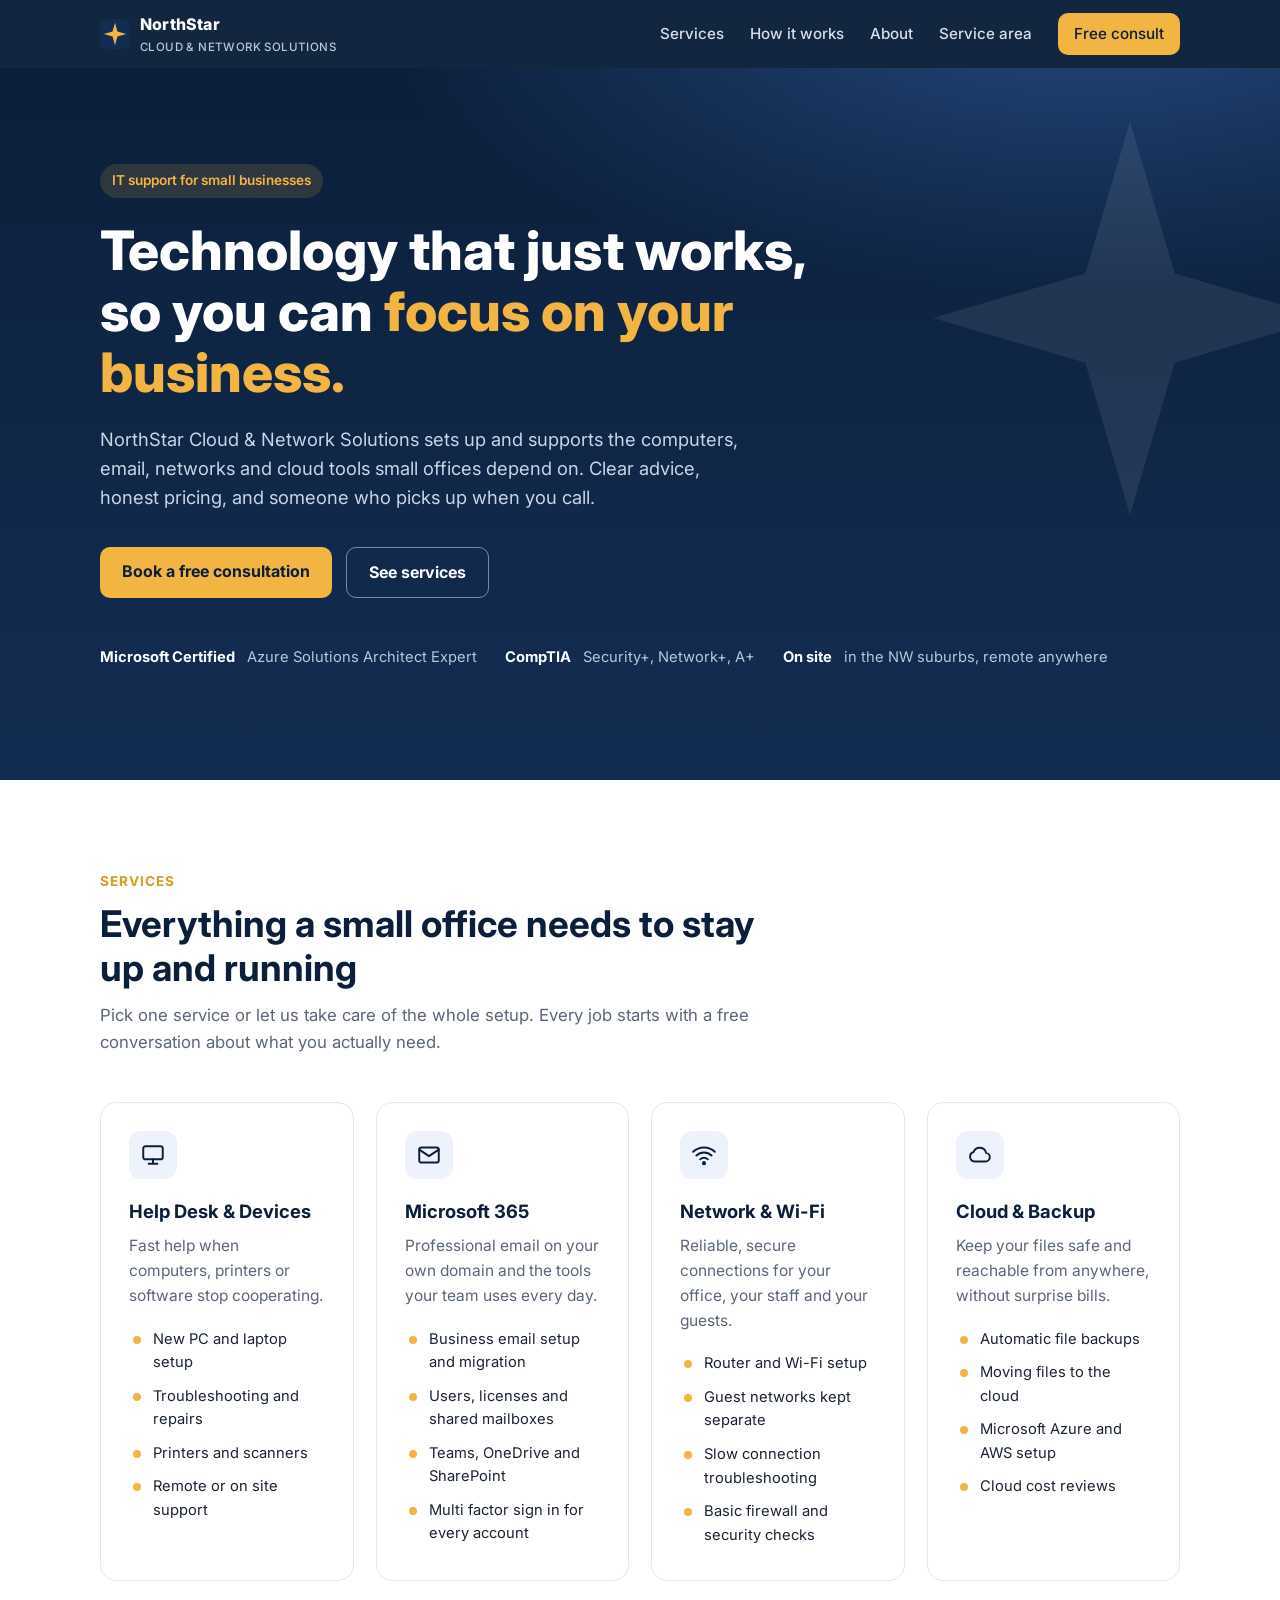
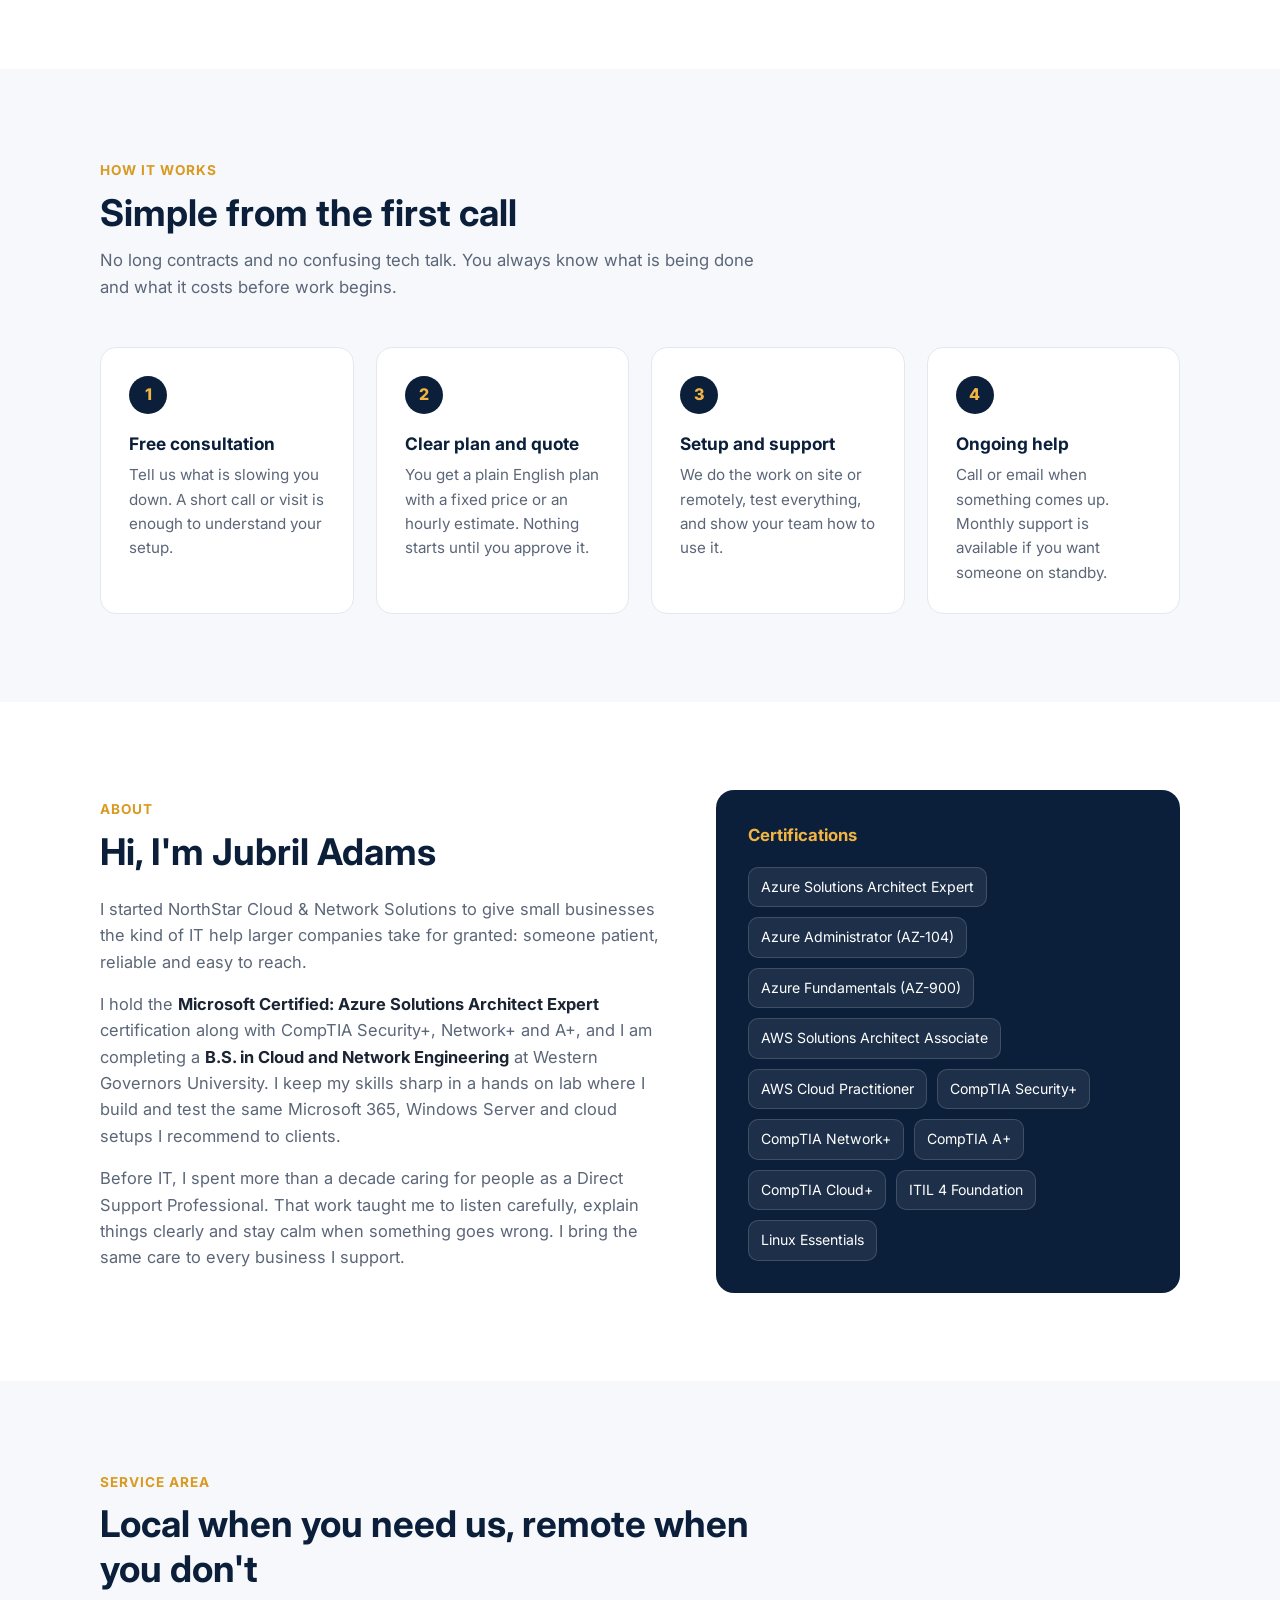
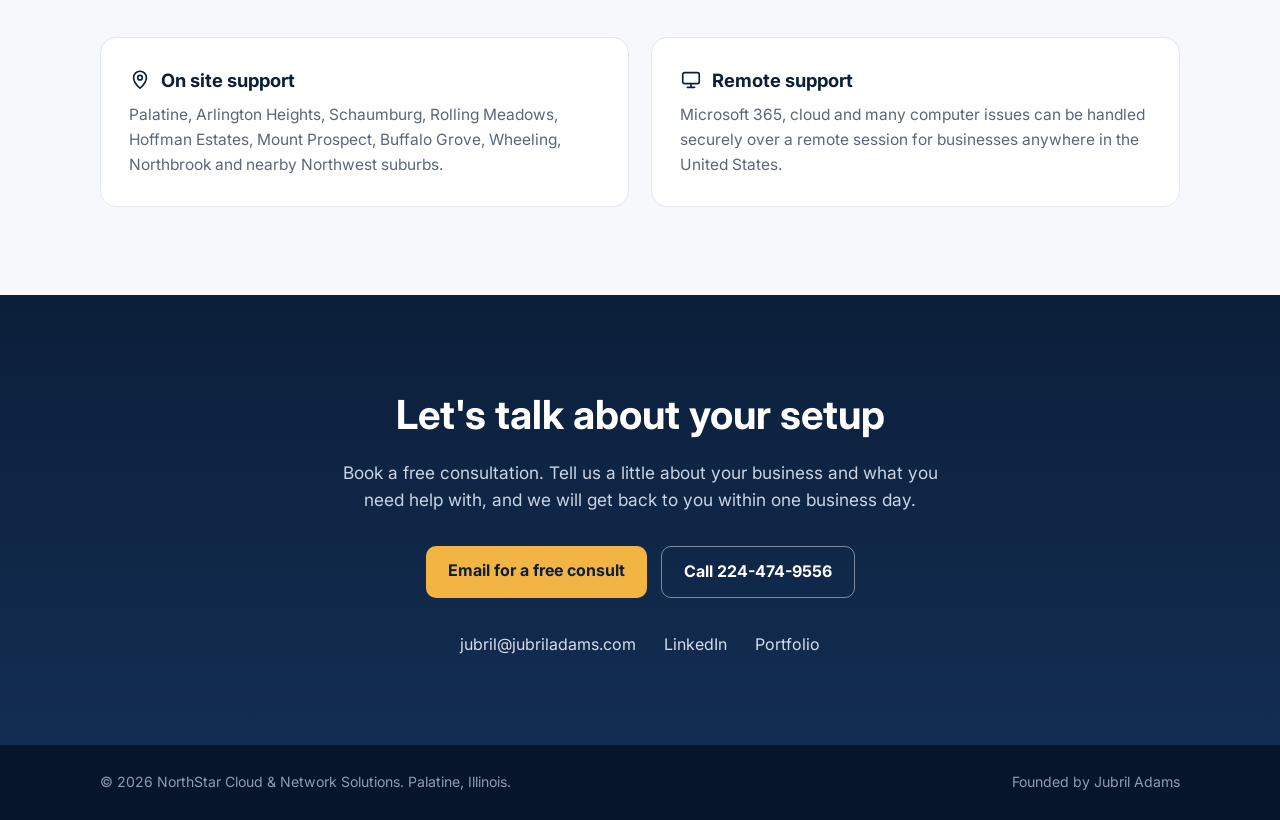
==== index.html @ 79c644e5 "Add initial index.html for website Initial commit of the index.html file for NorthStar Cloud & Netwo" ====
<!DOCTYPE html>
<html lang="en">
<head>
<meta charset="UTF-8">
<meta name="viewport" content="width=device-width, initial-scale=1">
<title>NorthStar Cloud &amp; Network Solutions | IT Support for Small Businesses</title>
<meta name="description" content="NorthStar Cloud & Network Solutions helps small businesses in the Chicago Northwest suburbs with IT support, Microsoft 365, networking and cloud. Free consultation.">
<link rel="icon" href="data:image/svg+xml,%3Csvg xmlns='http://www.w3.org/2000/svg' viewBox='0 0 32 32'%3E%3Crect width='32' height='32' rx='7' fill='%230b1f3a'/%3E%3Cpath d='M16 4l2.6 9.4L28 16l-9.4 2.6L16 28l-2.6-9.4L4 16l9.4-2.6z' fill='%23f2b544'/%3E%3C/svg%3E">
<link rel="preconnect" href="https://fonts.googleapis.com">
<link rel="preconnect" href="https://fonts.gstatic.com" crossorigin>
<link href="https://fonts.googleapis.com/css2?family=Inter:wght@400;500;600;700;800&display=swap" rel="stylesheet">
<style>
  :root{
    --navy:#0b1f3a; --navy-2:#132d52; --gold:#f2b544; --gold-dark:#d99a22;
    --ink:#1b2433; --muted:#5b6678; --line:#e3e8f0; --bg:#f6f8fb; --white:#ffffff;
  }
  *{box-sizing:border-box;margin:0;padding:0}
  html{scroll-behavior:smooth}
  body{font-family:Inter,system-ui,-apple-system,Segoe UI,Roboto,sans-serif;color:var(--ink);background:var(--white);line-height:1.6}
  a{color:inherit;text-decoration:none}
  .wrap{max-width:1120px;margin:0 auto;padding:0 20px}

  header{position:sticky;top:0;z-index:10;background:rgba(11,31,58,.97);backdrop-filter:blur(6px)}
  .nav{display:flex;align-items:center;justify-content:space-between;height:68px}
  .brand{display:flex;align-items:center;gap:10px;color:#fff;font-weight:800;letter-spacing:.2px}
  .brand svg{width:30px;height:30px;flex:none}
  .brand small{display:block;font-weight:500;font-size:.72rem;color:#b9c6dc;letter-spacing:.4px}
  .links{display:flex;gap:26px;align-items:center}
  .links a{color:#d6deeb;font-size:.95rem;font-weight:500}
  .links a:hover{color:#fff}
  .btn{display:inline-block;background:var(--gold);color:var(--navy);font-weight:700;padding:12px 22px;border-radius:10px;transition:background .2s}
  .btn:hover{background:var(--gold-dark)}
  .btn.ghost{background:transparent;color:#fff;border:1.5px solid rgba(255,255,255,.45)}
  .btn.ghost:hover{background:rgba(255,255,255,.08)}
  .links .btn{padding:9px 16px;color:var(--navy)}
  @media (max-width:820px){.links a:not(.btn){display:none}}

  .hero{background:radial-gradient(1200px 500px at 85% -10%,#24497e 0%,transparent 60%),linear-gradient(180deg,var(--navy) 0%,var(--navy-2) 100%);color:#fff;padding:96px 0 110px;position:relative;overflow:hidden}
  .hero .star-bg{position:absolute;right:-60px;top:40px;width:420px;opacity:.08}
  .eyebrow{display:inline-block;background:rgba(242,181,68,.15);color:var(--gold);font-weight:600;font-size:.85rem;padding:6px 12px;border-radius:999px;margin-bottom:22px}
  .hero h1{font-size:clamp(2.1rem,5vw,3.4rem);line-height:1.12;font-weight:800;max-width:760px}
  .hero h1 span{color:var(--gold)}
  .hero p{font-size:1.15rem;color:#c9d4e6;max-width:640px;margin:22px 0 34px}
  .cta{display:flex;gap:14px;flex-wrap:wrap}
  .trust{display:flex;gap:28px;flex-wrap:wrap;margin-top:48px;color:#b9c6dc;font-size:.92rem}
  .trust div{display:flex;align-items:center;gap:8px}
  .trust b{color:#fff}

  section{padding:88px 0}
  .section-head{max-width:680px;margin-bottom:46px}
  .section-head .tag{color:var(--gold-dark);font-weight:700;font-size:.85rem;letter-spacing:1px;text-transform:uppercase}
  .section-head h2{font-size:clamp(1.7rem,3.5vw,2.3rem);line-height:1.2;margin:8px 0 12px;color:var(--navy)}
  .section-head p{color:var(--muted);font-size:1.05rem}

  .grid{display:grid;gap:22px;grid-template-columns:repeat(auto-fit,minmax(240px,1fr))}
  .card{background:#fff;border:1px solid var(--line);border-radius:16px;padding:28px;transition:transform .2s,box-shadow .2s}
  .card:hover{transform:translateY(-3px);box-shadow:0 14px 34px rgba(11,31,58,.08)}
  .icon{width:48px;height:48px;border-radius:12px;background:#eef3fb;display:grid;place-items:center;margin-bottom:18px}
  .icon svg{width:26px;height:26px;stroke:var(--navy);fill:none;stroke-width:1.8;stroke-linecap:round;stroke-linejoin:round}
  .card h3{font-size:1.15rem;color:var(--navy);margin-bottom:8px}
  .card p{color:var(--muted);font-size:.97rem}
  .card ul{list-style:none;margin-top:14px}
  .card li{font-size:.92rem;color:var(--ink);padding:5px 0 5px 24px;position:relative}
  .card li::before{content:"";position:absolute;left:4px;top:13px;width:8px;height:8px;border-radius:50%;background:var(--gold)}

  .alt{background:var(--bg)}
  .steps{counter-reset:s;display:grid;gap:22px;grid-template-columns:repeat(auto-fit,minmax(220px,1fr))}
  .step{background:#fff;border-radius:16px;padding:28px;border:1px solid var(--line);position:relative}
  .step::before{counter-increment:s;content:counter(s);display:grid;place-items:center;width:38px;height:38px;border-radius:50%;background:var(--navy);color:var(--gold);font-weight:800;margin-bottom:16px}
  .step h3{color:var(--navy);font-size:1.08rem;margin-bottom:6px}
  .step p{color:var(--muted);font-size:.95rem}

  .about{display:grid;grid-template-columns:1.1fr .9fr;gap:48px;align-items:center}
  @media (max-width:860px){.about{grid-template-columns:1fr}}
  .about p{color:var(--muted);margin-bottom:16px;font-size:1.03rem}
  .about p strong{color:var(--ink)}
  .certs{background:var(--navy);color:#fff;border-radius:18px;padding:32px}
  .certs h3{font-size:1.05rem;margin-bottom:18px;color:var(--gold)}
  .badges{display:flex;flex-wrap:wrap;gap:10px}
  .badges span{background:rgba(255,255,255,.08);border:1px solid rgba(255,255,255,.15);padding:8px 12px;border-radius:10px;font-size:.88rem}

  .area{display:grid;grid-template-columns:repeat(auto-fit,minmax(260px,1fr));gap:22px}
  .area .card h3{display:flex;align-items:center;gap:10px}
  .towns{color:var(--muted);font-size:.97rem}

  .contact{background:linear-gradient(180deg,var(--navy) 0%,var(--navy-2) 100%);color:#fff;text-align:center}
  .contact h2{color:#fff;font-size:clamp(1.8rem,4vw,2.5rem);margin-bottom:12px}
  .contact p{color:#c9d4e6;max-width:600px;margin:0 auto 32px;font-size:1.08rem}
  .contact .cta{justify-content:center}
  .contact-lines{display:flex;gap:28px;justify-content:center;flex-wrap:wrap;margin-top:34px;color:#d6deeb}
  .contact-lines a:hover{color:var(--gold)}

  footer{background:#07152a;color:#8e9bb3;font-size:.88rem;padding:26px 0}
  footer .wrap{display:flex;justify-content:space-between;gap:12px;flex-wrap:wrap}
  footer a:hover{color:#fff}
</style>
</head>
<body>

<header>
  <div class="wrap nav">
    <a class="brand" href="#top" aria-label="NorthStar Cloud and Network Solutions home">
      <svg viewBox="0 0 32 32" aria-hidden="true"><rect width="32" height="32" rx="7" fill="#132d52"/><path d="M16 4l2.6 9.4L28 16l-9.4 2.6L16 28l-2.6-9.4L4 16l9.4-2.6z" fill="#f2b544"/></svg>
      <div>NorthStar<small>CLOUD &amp; NETWORK SOLUTIONS</small></div>
    </a>
    <nav class="links">
      <a href="#services">Services</a>
      <a href="#how">How it works</a>
      <a href="#about">About</a>
      <a href="#area">Service area</a>
      <a class="btn" href="#contact">Free consult</a>
    </nav>
  </div>
</header>

<main id="top">
  <section class="hero">
    <svg class="star-bg" viewBox="0 0 32 32" aria-hidden="true"><path d="M16 1l3.4 11.6L31 16l-11.6 3.4L16 31l-3.4-11.6L1 16l11.6-3.4z" fill="#ffffff"/></svg>
    <div class="wrap">
      <span class="eyebrow">IT support for small businesses</span>
      <h1>Technology that just works, so you can <span>focus on your business.</span></h1>
      <p>NorthStar Cloud &amp; Network Solutions sets up and supports the computers, email, networks and cloud tools small offices depend on. Clear advice, honest pricing, and someone who picks up when you call.</p>
      <div class="cta">
        <a class="btn" href="#contact">Book a free consultation</a>
        <a class="btn ghost" href="#services">See services</a>
      </div>
      <div class="trust">
        <div><b>Microsoft Certified</b>&nbsp;Azure Solutions Architect Expert</div>
        <div><b>CompTIA</b>&nbsp;Security+, Network+, A+</div>
        <div><b>On site</b>&nbsp;in the NW suburbs, remote anywhere</div>
      </div>
    </div>
  </section>

  <section id="services">
    <div class="wrap">
      <div class="section-head">
        <span class="tag">Services</span>
        <h2>Everything a small office needs to stay up and running</h2>
        <p>Pick one service or let us take care of the whole setup. Every job starts with a free conversation about what you actually need.</p>
      </div>
      <div class="grid">
        <div class="card">
          <div class="icon"><svg viewBox="0 0 24 24"><rect x="3" y="4" width="18" height="12" rx="2"/><path d="M8 20h8M12 16v4"/></svg></div>
          <h3>Help Desk &amp; Devices</h3>
          <p>Fast help when computers, printers or software stop cooperating.</p>
          <ul><li>New PC and laptop setup</li><li>Troubleshooting and repairs</li><li>Printers and scanners</li><li>Remote or on site support</li></ul>
        </div>
        <div class="card">
          <div class="icon"><svg viewBox="0 0 24 24"><rect x="3" y="5" width="18" height="14" rx="2"/><path d="M3 7l9 6 9-6"/></svg></div>
          <h3>Microsoft 365</h3>
          <p>Professional email on your own domain and the tools your team uses every day.</p>
          <ul><li>Business email setup and migration</li><li>Users, licenses and shared mailboxes</li><li>Teams, OneDrive and SharePoint</li><li>Multi factor sign in for every account</li></ul>
        </div>
        <div class="card">
          <div class="icon"><svg viewBox="0 0 24 24"><path d="M5 12.5a10 10 0 0 1 14 0M8.5 16a5 5 0 0 1 7 0"/><circle cx="12" cy="19.5" r="1"/><path d="M2 9a14.5 14.5 0 0 1 20 0"/></svg></div>
          <h3>Network &amp; Wi-Fi</h3>
          <p>Reliable, secure connections for your office, your staff and your guests.</p>
          <ul><li>Router and Wi-Fi setup</li><li>Guest networks kept separate</li><li>Slow connection troubleshooting</li><li>Basic firewall and security checks</li></ul>
        </div>
        <div class="card">
          <div class="icon"><svg viewBox="0 0 24 24"><path d="M7 18h10a4 4 0 0 0 .6-7.96A6 6 0 0 0 6.1 9.2 4.5 4.5 0 0 0 7 18z"/></svg></div>
          <h3>Cloud &amp; Backup</h3>
          <p>Keep your files safe and reachable from anywhere, without surprise bills.</p>
          <ul><li>Automatic file backups</li><li>Moving files to the cloud</li><li>Microsoft Azure and AWS setup</li><li>Cloud cost reviews</li></ul>
        </div>
      </div>
    </div>
  </section>

  <section id="how" class="alt">
    <div class="wrap">
      <div class="section-head">
        <span class="tag">How it works</span>
        <h2>Simple from the first call</h2>
        <p>No long contracts and no confusing tech talk. You always know what is being done and what it costs before work begins.</p>
      </div>
      <div class="steps">
        <div class="step"><h3>Free consultation</h3><p>Tell us what is slowing you down. A short call or visit is enough to understand your setup.</p></div>
        <div class="step"><h3>Clear plan and quote</h3><p>You get a plain English plan with a fixed price or an hourly estimate. Nothing starts until you approve it.</p></div>
        <div class="step"><h3>Setup and support</h3><p>We do the work on site or remotely, test everything, and show your team how to use it.</p></div>
        <div class="step"><h3>Ongoing help</h3><p>Call or email when something comes up. Monthly support is available if you want someone on standby.</p></div>
      </div>
    </div>
  </section>

  <section id="about">
    <div class="wrap about">
      <div>
        <div class="section-head" style="margin-bottom:22px">
          <span class="tag">About</span>
          <h2>Hi, I'm Jubril Adams</h2>
        </div>
        <p>I started NorthStar Cloud &amp; Network Solutions to give small businesses the kind of IT help larger companies take for granted: someone patient, reliable and easy to reach.</p>
        <p>I hold the <strong>Microsoft Certified: Azure Solutions Architect Expert</strong> certification along with CompTIA Security+, Network+ and A+, and I am completing a <strong>B.S. in Cloud and Network Engineering</strong> at Western Governors University. I keep my skills sharp in a hands on lab where I build and test the same Microsoft 365, Windows Server and cloud setups I recommend to clients.</p>
        <p>Before IT, I spent more than a decade caring for people as a Direct Support Professional. That work taught me to listen carefully, explain things clearly and stay calm when something goes wrong. I bring the same care to every business I support.</p>
      </div>
      <div class="certs">
        <h3>Certifications</h3>
        <div class="badges">
          <span>Azure Solutions Architect Expert</span>
          <span>Azure Administrator (AZ-104)</span>
          <span>Azure Fundamentals (AZ-900)</span>
          <span>AWS Solutions Architect Associate</span>
          <span>AWS Cloud Practitioner</span>
          <span>CompTIA Security+</span>
          <span>CompTIA Network+</span>
          <span>CompTIA A+</span>
          <span>CompTIA Cloud+</span>
          <span>ITIL 4 Foundation</span>
          <span>Linux Essentials</span>
        </div>
      </div>
    </div>
  </section>

  <section id="area" class="alt">
    <div class="wrap">
      <div class="section-head">
        <span class="tag">Service area</span>
        <h2>Local when you need us, remote when you don't</h2>
      </div>
      <div class="area">
        <div class="card">
          <h3><svg viewBox="0 0 24 24" width="22" height="22" fill="none" stroke="#0b1f3a" stroke-width="1.8" stroke-linecap="round" stroke-linejoin="round"><path d="M12 21s7-6.2 7-11.5A7 7 0 0 0 5 9.5C5 14.8 12 21 12 21z"/><circle cx="12" cy="9.5" r="2.5"/></svg>On site support</h3>
          <p class="towns">Palatine, Arlington Heights, Schaumburg, Rolling Meadows, Hoffman Estates, Mount Prospect, Buffalo Grove, Wheeling, Northbrook and nearby Northwest suburbs.</p>
        </div>
        <div class="card">
          <h3><svg viewBox="0 0 24 24" width="22" height="22" fill="none" stroke="#0b1f3a" stroke-width="1.8" stroke-linecap="round" stroke-linejoin="round"><rect x="3" y="4" width="18" height="12" rx="2"/><path d="M8 20h8M12 16v4"/></svg>Remote support</h3>
          <p class="towns">Microsoft 365, cloud and many computer issues can be handled securely over a remote session for businesses anywhere in the United States.</p>
        </div>
      </div>
    </div>
  </section>

  <section id="contact" class="contact">
    <div class="wrap">
      <h2>Let's talk about your setup</h2>
      <p>Book a free consultation. Tell us a little about your business and what you need help with, and we will get back to you within one business day.</p>
      <div class="cta">
        <a class="btn" href="mailto:jubril@jubriladams.com?subject=Free%20consultation%20request">Email for a free consult</a>
        <a class="btn ghost" href="tel:+12244749556">Call 224-474-9556</a>
      </div>
      <div class="contact-lines">
        <a href="mailto:jubril@jubriladams.com">jubril@jubriladams.com</a>
        <a href="https://www.linkedin.com/in/jubriladams" target="_blank" rel="noopener">LinkedIn</a>
        <a href="https://jubriladams.com" target="_blank" rel="noopener">Portfolio</a>
      </div>
    </div>
  </section>
</main>

<footer>
  <div class="wrap">
    <span>&copy; <span id="yr">2026</span> NorthStar Cloud &amp; Network Solutions. Palatine, Illinois.</span>
    <a href="https://jubriladams.com">Founded by Jubril Adams</a>
  </div>
</footer>
<script>document.getElementById('yr').textContent=new Date().getFullYear();</script>
</body>
</html>
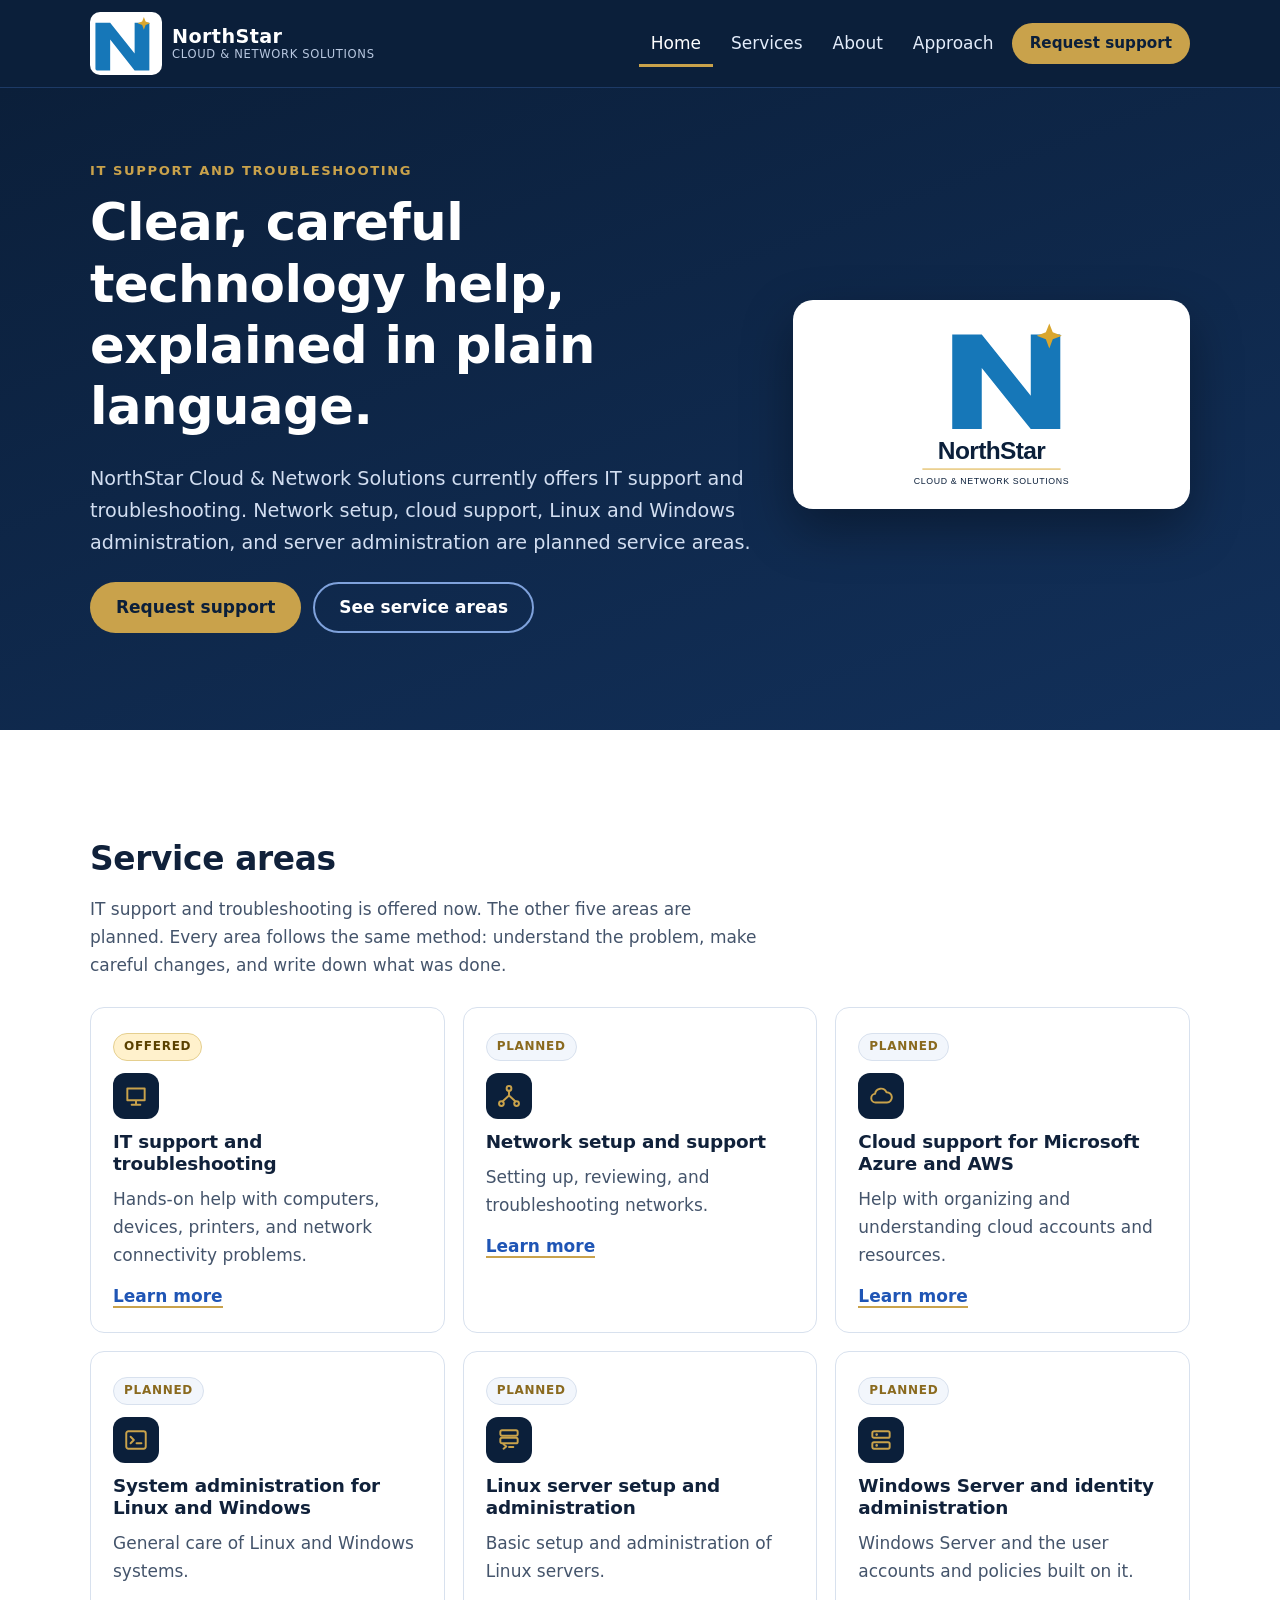
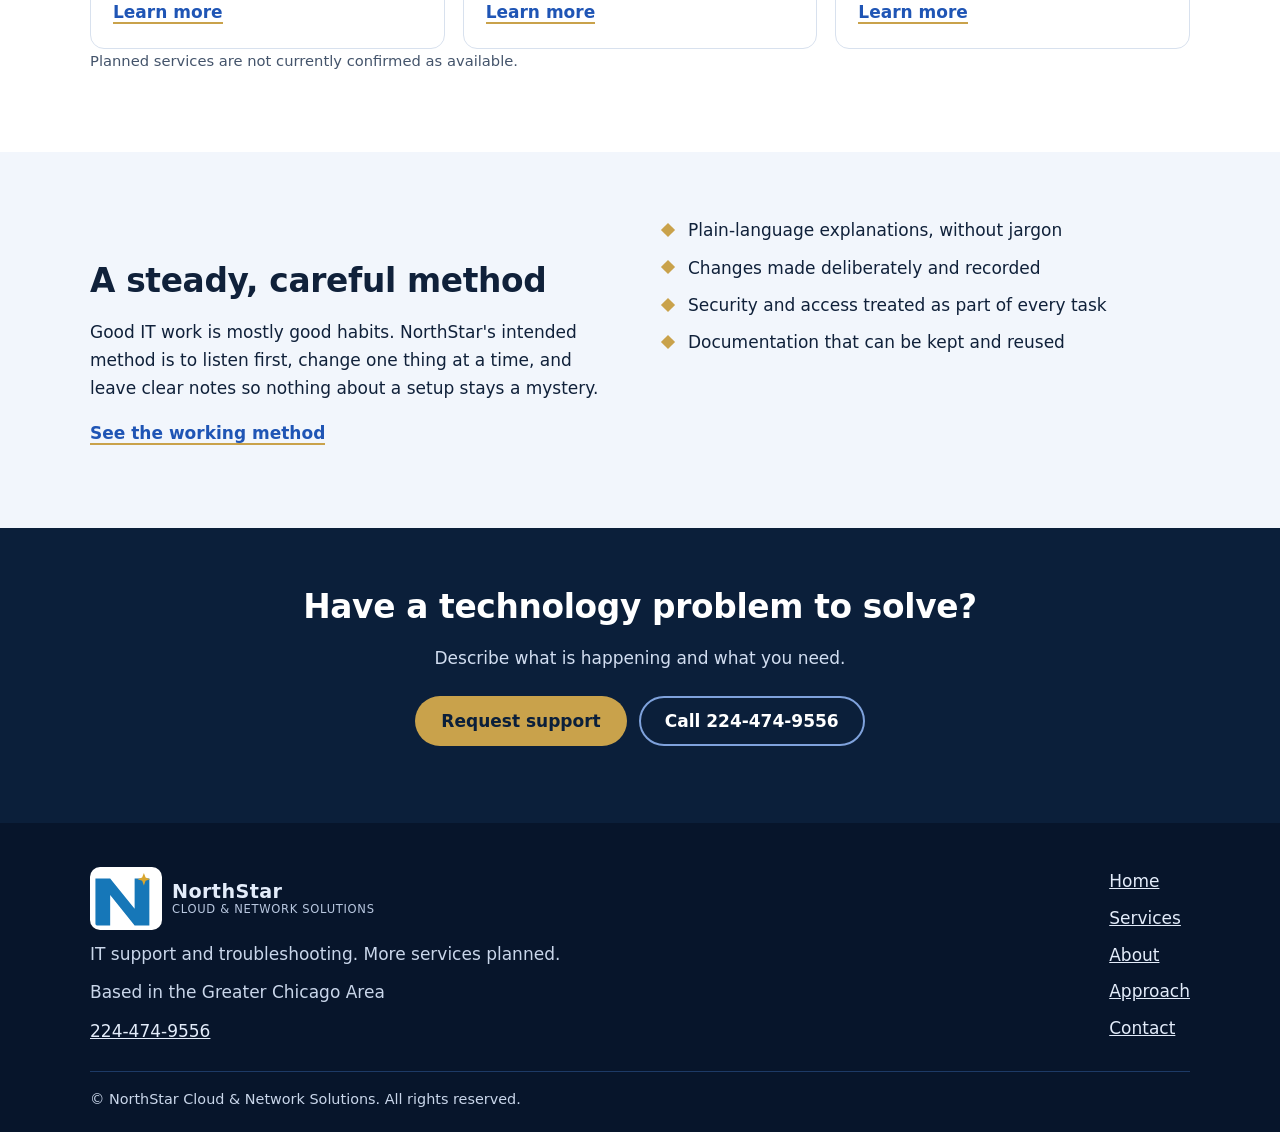
==== commit 83774b37: "Draft NorthStar site: IT support offered, other services planned, call and WhatsApp contact Co-Autho" ====
--- a/index.html
+++ b/index.html
@@ -1,261 +1,86 @@
 <!DOCTYPE html>
 <html lang="en">
 <head>
-<meta charset="UTF-8">
+<meta charset="utf-8">
 <meta name="viewport" content="width=device-width, initial-scale=1">
-<title>NorthStar Cloud &amp; Network Solutions | IT Support for Small Businesses</title>
-<meta name="description" content="NorthStar Cloud & Network Solutions helps small businesses in the Chicago Northwest suburbs with IT support, Microsoft 365, networking and cloud. Free consultation.">
-<link rel="icon" href="data:image/svg+xml,%3Csvg xmlns='http://www.w3.org/2000/svg' viewBox='0 0 32 32'%3E%3Crect width='32' height='32' rx='7' fill='%230b1f3a'/%3E%3Cpath d='M16 4l2.6 9.4L28 16l-9.4 2.6L16 28l-2.6-9.4L4 16l9.4-2.6z' fill='%23f2b544'/%3E%3C/svg%3E">
-<link rel="preconnect" href="https://fonts.googleapis.com">
-<link rel="preconnect" href="https://fonts.gstatic.com" crossorigin>
-<link href="https://fonts.googleapis.com/css2?family=Inter:wght@400;500;600;700;800&display=swap" rel="stylesheet">
-<style>
-  :root{
-    --navy:#0b1f3a; --navy-2:#132d52; --gold:#f2b544; --gold-dark:#d99a22;
-    --ink:#1b2433; --muted:#5b6678; --line:#e3e8f0; --bg:#f6f8fb; --white:#ffffff;
-  }
-  *{box-sizing:border-box;margin:0;padding:0}
-  html{scroll-behavior:smooth}
-  body{font-family:Inter,system-ui,-apple-system,Segoe UI,Roboto,sans-serif;color:var(--ink);background:var(--white);line-height:1.6}
-  a{color:inherit;text-decoration:none}
-  .wrap{max-width:1120px;margin:0 auto;padding:0 20px}
-
-  header{position:sticky;top:0;z-index:10;background:rgba(11,31,58,.97);backdrop-filter:blur(6px)}
-  .nav{display:flex;align-items:center;justify-content:space-between;height:68px}
-  .brand{display:flex;align-items:center;gap:10px;color:#fff;font-weight:800;letter-spacing:.2px}
-  .brand svg{width:30px;height:30px;flex:none}
-  .brand small{display:block;font-weight:500;font-size:.72rem;color:#b9c6dc;letter-spacing:.4px}
-  .links{display:flex;gap:26px;align-items:center}
-  .links a{color:#d6deeb;font-size:.95rem;font-weight:500}
-  .links a:hover{color:#fff}
-  .btn{display:inline-block;background:var(--gold);color:var(--navy);font-weight:700;padding:12px 22px;border-radius:10px;transition:background .2s}
-  .btn:hover{background:var(--gold-dark)}
-  .btn.ghost{background:transparent;color:#fff;border:1.5px solid rgba(255,255,255,.45)}
-  .btn.ghost:hover{background:rgba(255,255,255,.08)}
-  .links .btn{padding:9px 16px;color:var(--navy)}
-  @media (max-width:820px){.links a:not(.btn){display:none}}
-
-  .hero{background:radial-gradient(1200px 500px at 85% -10%,#24497e 0%,transparent 60%),linear-gradient(180deg,var(--navy) 0%,var(--navy-2) 100%);color:#fff;padding:96px 0 110px;position:relative;overflow:hidden}
-  .hero .star-bg{position:absolute;right:-60px;top:40px;width:420px;opacity:.08}
-  .eyebrow{display:inline-block;background:rgba(242,181,68,.15);color:var(--gold);font-weight:600;font-size:.85rem;padding:6px 12px;border-radius:999px;margin-bottom:22px}
-  .hero h1{font-size:clamp(2.1rem,5vw,3.4rem);line-height:1.12;font-weight:800;max-width:760px}
-  .hero h1 span{color:var(--gold)}
-  .hero p{font-size:1.15rem;color:#c9d4e6;max-width:640px;margin:22px 0 34px}
-  .cta{display:flex;gap:14px;flex-wrap:wrap}
-  .trust{display:flex;gap:28px;flex-wrap:wrap;margin-top:48px;color:#b9c6dc;font-size:.92rem}
-  .trust div{display:flex;align-items:center;gap:8px}
-  .trust b{color:#fff}
-
-  section{padding:88px 0}
-  .section-head{max-width:680px;margin-bottom:46px}
-  .section-head .tag{color:var(--gold-dark);font-weight:700;font-size:.85rem;letter-spacing:1px;text-transform:uppercase}
-  .section-head h2{font-size:clamp(1.7rem,3.5vw,2.3rem);line-height:1.2;margin:8px 0 12px;color:var(--navy)}
-  .section-head p{color:var(--muted);font-size:1.05rem}
-
-  .grid{display:grid;gap:22px;grid-template-columns:repeat(auto-fit,minmax(240px,1fr))}
-  .card{background:#fff;border:1px solid var(--line);border-radius:16px;padding:28px;transition:transform .2s,box-shadow .2s}
-  .card:hover{transform:translateY(-3px);box-shadow:0 14px 34px rgba(11,31,58,.08)}
-  .icon{width:48px;height:48px;border-radius:12px;background:#eef3fb;display:grid;place-items:center;margin-bottom:18px}
-  .icon svg{width:26px;height:26px;stroke:var(--navy);fill:none;stroke-width:1.8;stroke-linecap:round;stroke-linejoin:round}
-  .card h3{font-size:1.15rem;color:var(--navy);margin-bottom:8px}
-  .card p{color:var(--muted);font-size:.97rem}
-  .card ul{list-style:none;margin-top:14px}
-  .card li{font-size:.92rem;color:var(--ink);padding:5px 0 5px 24px;position:relative}
-  .card li::before{content:"";position:absolute;left:4px;top:13px;width:8px;height:8px;border-radius:50%;background:var(--gold)}
-
-  .alt{background:var(--bg)}
-  .steps{counter-reset:s;display:grid;gap:22px;grid-template-columns:repeat(auto-fit,minmax(220px,1fr))}
-  .step{background:#fff;border-radius:16px;padding:28px;border:1px solid var(--line);position:relative}
-  .step::before{counter-increment:s;content:counter(s);display:grid;place-items:center;width:38px;height:38px;border-radius:50%;background:var(--navy);color:var(--gold);font-weight:800;margin-bottom:16px}
-  .step h3{color:var(--navy);font-size:1.08rem;margin-bottom:6px}
-  .step p{color:var(--muted);font-size:.95rem}
-
-  .about{display:grid;grid-template-columns:1.1fr .9fr;gap:48px;align-items:center}
-  @media (max-width:860px){.about{grid-template-columns:1fr}}
-  .about p{color:var(--muted);margin-bottom:16px;font-size:1.03rem}
-  .about p strong{color:var(--ink)}
-  .certs{background:var(--navy);color:#fff;border-radius:18px;padding:32px}
-  .certs h3{font-size:1.05rem;margin-bottom:18px;color:var(--gold)}
-  .badges{display:flex;flex-wrap:wrap;gap:10px}
-  .badges span{background:rgba(255,255,255,.08);border:1px solid rgba(255,255,255,.15);padding:8px 12px;border-radius:10px;font-size:.88rem}
-
-  .area{display:grid;grid-template-columns:repeat(auto-fit,minmax(260px,1fr));gap:22px}
-  .area .card h3{display:flex;align-items:center;gap:10px}
-  .towns{color:var(--muted);font-size:.97rem}
-
-  .contact{background:linear-gradient(180deg,var(--navy) 0%,var(--navy-2) 100%);color:#fff;text-align:center}
-  .contact h2{color:#fff;font-size:clamp(1.8rem,4vw,2.5rem);margin-bottom:12px}
-  .contact p{color:#c9d4e6;max-width:600px;margin:0 auto 32px;font-size:1.08rem}
-  .contact .cta{justify-content:center}
-  .contact-lines{display:flex;gap:28px;justify-content:center;flex-wrap:wrap;margin-top:34px;color:#d6deeb}
-  .contact-lines a:hover{color:var(--gold)}
-
-  footer{background:#07152a;color:#8e9bb3;font-size:.88rem;padding:26px 0}
-  footer .wrap{display:flex;justify-content:space-between;gap:12px;flex-wrap:wrap}
-  footer a:hover{color:#fff}
-</style>
+<title>NorthStar Cloud &amp; Network Solutions | IT Support and Troubleshooting</title>
+<meta name="description" content="NorthStar Cloud &amp; Network Solutions offers IT support and troubleshooting in the Greater Chicago Area. Networking, cloud, and administration services are planned.">
+<link rel="canonical" href="https://northstar.jubriladams.com/">
+<meta property="og:title" content="NorthStar Cloud &amp; Network Solutions | IT Support and Troubleshooting">
+<meta property="og:description" content="NorthStar Cloud &amp; Network Solutions offers IT support and troubleshooting in the Greater Chicago Area. Networking, cloud, and administration services are planned.">
+<meta property="og:type" content="website">
+<meta property="og:url" content="https://northstar.jubriladams.com/">
+<meta name="theme-color" content="#0B1F3A">
+<link rel="icon" type="image/svg+xml" href="assets/northstar-mark.svg">
+<link rel="stylesheet" href="styles.css">
 </head>
 <body>
-
-<header>
-  <div class="wrap nav">
-    <a class="brand" href="#top" aria-label="NorthStar Cloud and Network Solutions home">
-      <svg viewBox="0 0 32 32" aria-hidden="true"><rect width="32" height="32" rx="7" fill="#132d52"/><path d="M16 4l2.6 9.4L28 16l-9.4 2.6L16 28l-2.6-9.4L4 16l9.4-2.6z" fill="#f2b544"/></svg>
-      <div>NorthStar<small>CLOUD &amp; NETWORK SOLUTIONS</small></div>
-    </a>
-    <nav class="links">
-      <a href="#services">Services</a>
-      <a href="#how">How it works</a>
-      <a href="#about">About</a>
-      <a href="#area">Service area</a>
-      <a class="btn" href="#contact">Free consult</a>
-    </nav>
+<a class="skip" href="#main">Skip to main content</a>
+<header class="site-header">
+  <div class="wrap bar">
+    <a class="brand" href="index.html" aria-label="NorthStar Cloud &amp; Network Solutions home"><img class="logo" src="assets/northstar-mark.svg" alt="" width="72" height="63"><span><b>NorthStar</b><small>Cloud &amp; Network Solutions</small></span></a>
+    <nav aria-label="Main"><ul><li><a href="index.html" aria-current="page">Home</a></li><li><a href="services.html">Services</a></li><li><a href="about.html">About</a></li><li><a href="approach.html">Approach</a></li><li><a class="btn btn-gold btn-sm" href="contact.html">Request support</a></li></ul></nav>
   </div>
 </header>
+<main id="main">
 
-<main id="top">
-  <section class="hero">
-    <svg class="star-bg" viewBox="0 0 32 32" aria-hidden="true"><path d="M16 1l3.4 11.6L31 16l-11.6 3.4L16 31l-3.4-11.6L1 16l11.6-3.4z" fill="#ffffff"/></svg>
-    <div class="wrap">
-      <span class="eyebrow">IT support for small businesses</span>
-      <h1>Technology that just works, so you can <span>focus on your business.</span></h1>
-      <p>NorthStar Cloud &amp; Network Solutions sets up and supports the computers, email, networks and cloud tools small offices depend on. Clear advice, honest pricing, and someone who picks up when you call.</p>
-      <div class="cta">
-        <a class="btn" href="#contact">Book a free consultation</a>
-        <a class="btn ghost" href="#services">See services</a>
-      </div>
-      <div class="trust">
-        <div><b>Microsoft Certified</b>&nbsp;Azure Solutions Architect Expert</div>
-        <div><b>CompTIA</b>&nbsp;Security+, Network+, A+</div>
-        <div><b>On site</b>&nbsp;in the NW suburbs, remote anywhere</div>
-      </div>
+<section class="hero">
+  <div class="wrap hero-grid">
+    <div>
+      <p class="eyebrow">IT support and troubleshooting</p>
+      <h1>Clear, careful technology help, explained in plain language.</h1>
+      <p class="lead">NorthStar Cloud & Network Solutions currently offers IT support and troubleshooting. Network setup, cloud support, Linux and Windows administration, and server administration are planned service areas.</p>
+      <p class="actions"><a class="btn btn-gold" href="contact.html">Request support</a><a class="btn btn-ghost" href="services.html">See service areas</a></p>
     </div>
-  </section>
+    <div class="hero-art">
+      <img src="assets/northstar-logo.svg" alt="NorthStar Cloud &amp; Network Solutions logo" width="1200" height="600">
+    </div>
+  </div>
+</section>
 
-  <section id="services">
-    <div class="wrap">
-      <div class="section-head">
-        <span class="tag">Services</span>
-        <h2>Everything a small office needs to stay up and running</h2>
-        <p>Pick one service or let us take care of the whole setup. Every job starts with a free conversation about what you actually need.</p>
-      </div>
-      <div class="grid">
-        <div class="card">
-          <div class="icon"><svg viewBox="0 0 24 24"><rect x="3" y="4" width="18" height="12" rx="2"/><path d="M8 20h8M12 16v4"/></svg></div>
-          <h3>Help Desk &amp; Devices</h3>
-          <p>Fast help when computers, printers or software stop cooperating.</p>
-          <ul><li>New PC and laptop setup</li><li>Troubleshooting and repairs</li><li>Printers and scanners</li><li>Remote or on site support</li></ul>
-        </div>
-        <div class="card">
-          <div class="icon"><svg viewBox="0 0 24 24"><rect x="3" y="5" width="18" height="14" rx="2"/><path d="M3 7l9 6 9-6"/></svg></div>
-          <h3>Microsoft 365</h3>
-          <p>Professional email on your own domain and the tools your team uses every day.</p>
-          <ul><li>Business email setup and migration</li><li>Users, licenses and shared mailboxes</li><li>Teams, OneDrive and SharePoint</li><li>Multi factor sign in for every account</li></ul>
-        </div>
-        <div class="card">
-          <div class="icon"><svg viewBox="0 0 24 24"><path d="M5 12.5a10 10 0 0 1 14 0M8.5 16a5 5 0 0 1 7 0"/><circle cx="12" cy="19.5" r="1"/><path d="M2 9a14.5 14.5 0 0 1 20 0"/></svg></div>
-          <h3>Network &amp; Wi-Fi</h3>
-          <p>Reliable, secure connections for your office, your staff and your guests.</p>
-          <ul><li>Router and Wi-Fi setup</li><li>Guest networks kept separate</li><li>Slow connection troubleshooting</li><li>Basic firewall and security checks</li></ul>
-        </div>
-        <div class="card">
-          <div class="icon"><svg viewBox="0 0 24 24"><path d="M7 18h10a4 4 0 0 0 .6-7.96A6 6 0 0 0 6.1 9.2 4.5 4.5 0 0 0 7 18z"/></svg></div>
-          <h3>Cloud &amp; Backup</h3>
-          <p>Keep your files safe and reachable from anywhere, without surprise bills.</p>
-          <ul><li>Automatic file backups</li><li>Moving files to the cloud</li><li>Microsoft Azure and AWS setup</li><li>Cloud cost reviews</li></ul>
-        </div>
-      </div>
+<section class="section">
+  <div class="wrap">
+    <h2>Service areas</h2>
+    <p class="sub">IT support and troubleshooting is offered now. The other five areas are planned. Every area follows the same method: understand the problem, make careful changes, and write down what was done.</p>
+    <div class="grid4"><article class="card"><span class="badge badge-ready">Offered</span><div class="ico"><svg viewBox="0 0 24 24" aria-hidden="true"><path d="M4 5h16v11H4zM8 20h8M12 16v4" fill="none" stroke="currentColor" stroke-width="1.8" stroke-linecap="round" stroke-linejoin="round"/></svg></div><h3>IT support and troubleshooting</h3><p>Hands-on help with computers, devices, printers, and network connectivity problems.</p><a class="more" href="services.html#support">Learn more<span class="sr"> about it support and troubleshooting</span></a></article><article class="card"><span class="badge">Planned</span><div class="ico"><svg viewBox="0 0 24 24" aria-hidden="true"><circle cx="12" cy="5" r="2.2" fill="none" stroke="currentColor" stroke-width="1.8"/><circle cx="5" cy="19" r="2.2" fill="none" stroke="currentColor" stroke-width="1.8"/><circle cx="19" cy="19" r="2.2" fill="none" stroke="currentColor" stroke-width="1.8"/><path d="M12 7.2v4.3M12 11.5l-6 5.5M12 11.5l6 5.5" fill="none" stroke="currentColor" stroke-width="1.8" stroke-linecap="round"/></svg></div><h3>Network setup and support</h3><p>Setting up, reviewing, and troubleshooting networks.</p><a class="more" href="services.html#network">Learn more<span class="sr"> about network setup and support</span></a></article><article class="card"><span class="badge">Planned</span><div class="ico"><svg viewBox="0 0 24 24" aria-hidden="true"><path d="M7 18a4 4 0 0 1-.5-7.97A5.5 5.5 0 0 1 17 8.5a4.75 4.75 0 0 1 .5 9.5z" fill="none" stroke="currentColor" stroke-width="1.8" stroke-linejoin="round"/></svg></div><h3>Cloud support for Microsoft Azure and AWS</h3><p>Help with organizing and understanding cloud accounts and resources.</p><a class="more" href="services.html#cloud">Learn more<span class="sr"> about cloud support for microsoft azure and aws</span></a></article><article class="card"><span class="badge">Planned</span><div class="ico"><svg viewBox="0 0 24 24" aria-hidden="true"><rect x="3" y="4" width="18" height="16" rx="2" fill="none" stroke="currentColor" stroke-width="1.8"/><path d="M7 9l3 3-3 3M12.5 15H17" fill="none" stroke="currentColor" stroke-width="1.8" stroke-linecap="round" stroke-linejoin="round"/></svg></div><h3>System administration for Linux and Windows</h3><p>General care of Linux and Windows systems.</p><a class="more" href="services.html#sysadmin">Learn more<span class="sr"> about system administration for linux and windows</span></a></article><article class="card"><span class="badge">Planned</span><div class="ico"><svg viewBox="0 0 24 24" aria-hidden="true"><rect x="4" y="3" width="16" height="5" rx="1.5" fill="none" stroke="currentColor" stroke-width="1.8"/><rect x="4" y="10" width="16" height="5" rx="1.5" fill="none" stroke="currentColor" stroke-width="1.8"/><path d="M7 19l2.5 2L7 23M12 21.5h4" transform="translate(0 -3)" fill="none" stroke="currentColor" stroke-width="1.8" stroke-linecap="round" stroke-linejoin="round"/></svg></div><h3>Linux server setup and administration</h3><p>Basic setup and administration of Linux servers.</p><a class="more" href="services.html#linux">Learn more<span class="sr"> about linux server setup and administration</span></a></article><article class="card"><span class="badge">Planned</span><div class="ico"><svg viewBox="0 0 24 24" aria-hidden="true"><rect x="4" y="4" width="16" height="6" rx="1.5" fill="none" stroke="currentColor" stroke-width="1.8"/><rect x="4" y="14" width="16" height="6" rx="1.5" fill="none" stroke="currentColor" stroke-width="1.8"/><path d="M8 7h.01M8 17h.01" stroke="currentColor" stroke-width="2.4" stroke-linecap="round"/></svg></div><h3>Windows Server and identity administration</h3><p>Windows Server and the user accounts and policies built on it.</p><a class="more" href="services.html#server">Learn more<span class="sr"> about windows server and identity administration</span></a></article></div>
+    <p class="fine">Planned services are not currently confirmed as available.</p>
+  </div>
+</section>
+
+<section class="section tint">
+  <div class="wrap two">
+    <div>
+      <h2>A steady, careful method</h2>
+      <p>Good IT work is mostly good habits. NorthStar's intended method is to listen first, change one thing at a time, and leave clear notes so nothing about a setup stays a mystery.</p>
+      <p><a class="more" href="approach.html">See the working method</a></p>
     </div>
-  </section>
+    <ul class="ticks">
+      <li>Plain-language explanations, without jargon</li>
+      <li>Changes made deliberately and recorded</li>
+      <li>Security and access treated as part of every task</li>
+      <li>Documentation that can be kept and reused</li>
+    </ul>
+  </div>
+</section>
 
-  <section id="how" class="alt">
-    <div class="wrap">
-      <div class="section-head">
-        <span class="tag">How it works</span>
-        <h2>Simple from the first call</h2>
-        <p>No long contracts and no confusing tech talk. You always know what is being done and what it costs before work begins.</p>
-      </div>
-      <div class="steps">
-        <div class="step"><h3>Free consultation</h3><p>Tell us what is slowing you down. A short call or visit is enough to understand your setup.</p></div>
-        <div class="step"><h3>Clear plan and quote</h3><p>You get a plain English plan with a fixed price or an hourly estimate. Nothing starts until you approve it.</p></div>
-        <div class="step"><h3>Setup and support</h3><p>We do the work on site or remotely, test everything, and show your team how to use it.</p></div>
-        <div class="step"><h3>Ongoing help</h3><p>Call or email when something comes up. Monthly support is available if you want someone on standby.</p></div>
-      </div>
-    </div>
-  </section>
+<section class="cta-band">
+  <div class="wrap">
+    <h2>Have a technology problem to solve?</h2>
+    <p>Describe what is happening and what you need.</p>
+    <p class="actions center"><a class="btn btn-gold" href="contact.html">Request support</a><a class="btn btn-ghost" href="tel:+12244749556">Call 224-474-9556</a></p>
+  </div>
+</section>
 
-  <section id="about">
-    <div class="wrap about">
-      <div>
-        <div class="section-head" style="margin-bottom:22px">
-          <span class="tag">About</span>
-          <h2>Hi, I'm Jubril Adams</h2>
-        </div>
-        <p>I started NorthStar Cloud &amp; Network Solutions to give small businesses the kind of IT help larger companies take for granted: someone patient, reliable and easy to reach.</p>
-        <p>I hold the <strong>Microsoft Certified: Azure Solutions Architect Expert</strong> certification along with CompTIA Security+, Network+ and A+, and I am completing a <strong>B.S. in Cloud and Network Engineering</strong> at Western Governors University. I keep my skills sharp in a hands on lab where I build and test the same Microsoft 365, Windows Server and cloud setups I recommend to clients.</p>
-        <p>Before IT, I spent more than a decade caring for people as a Direct Support Professional. That work taught me to listen carefully, explain things clearly and stay calm when something goes wrong. I bring the same care to every business I support.</p>
-      </div>
-      <div class="certs">
-        <h3>Certifications</h3>
-        <div class="badges">
-          <span>Azure Solutions Architect Expert</span>
-          <span>Azure Administrator (AZ-104)</span>
-          <span>Azure Fundamentals (AZ-900)</span>
-          <span>AWS Solutions Architect Associate</span>
-          <span>AWS Cloud Practitioner</span>
-          <span>CompTIA Security+</span>
-          <span>CompTIA Network+</span>
-          <span>CompTIA A+</span>
-          <span>CompTIA Cloud+</span>
-          <span>ITIL 4 Foundation</span>
-          <span>Linux Essentials</span>
-        </div>
-      </div>
-    </div>
-  </section>
-
-  <section id="area" class="alt">
-    <div class="wrap">
-      <div class="section-head">
-        <span class="tag">Service area</span>
-        <h2>Local when you need us, remote when you don't</h2>
-      </div>
-      <div class="area">
-        <div class="card">
-          <h3><svg viewBox="0 0 24 24" width="22" height="22" fill="none" stroke="#0b1f3a" stroke-width="1.8" stroke-linecap="round" stroke-linejoin="round"><path d="M12 21s7-6.2 7-11.5A7 7 0 0 0 5 9.5C5 14.8 12 21 12 21z"/><circle cx="12" cy="9.5" r="2.5"/></svg>On site support</h3>
-          <p class="towns">Palatine, Arlington Heights, Schaumburg, Rolling Meadows, Hoffman Estates, Mount Prospect, Buffalo Grove, Wheeling, Northbrook and nearby Northwest suburbs.</p>
-        </div>
-        <div class="card">
-          <h3><svg viewBox="0 0 24 24" width="22" height="22" fill="none" stroke="#0b1f3a" stroke-width="1.8" stroke-linecap="round" stroke-linejoin="round"><rect x="3" y="4" width="18" height="12" rx="2"/><path d="M8 20h8M12 16v4"/></svg>Remote support</h3>
-          <p class="towns">Microsoft 365, cloud and many computer issues can be handled securely over a remote session for businesses anywhere in the United States.</p>
-        </div>
-      </div>
-    </div>
-  </section>
-
-  <section id="contact" class="contact">
-    <div class="wrap">
-      <h2>Let's talk about your setup</h2>
-      <p>Book a free consultation. Tell us a little about your business and what you need help with, and we will get back to you within one business day.</p>
-      <div class="cta">
-        <a class="btn" href="mailto:jubril@jubriladams.com?subject=Free%20consultation%20request">Email for a free consult</a>
-        <a class="btn ghost" href="tel:+12244749556">Call 224-474-9556</a>
-      </div>
-      <div class="contact-lines">
-        <a href="mailto:jubril@jubriladams.com">jubril@jubriladams.com</a>
-        <a href="https://www.linkedin.com/in/jubriladams" target="_blank" rel="noopener">LinkedIn</a>
-        <a href="https://jubriladams.com" target="_blank" rel="noopener">Portfolio</a>
-      </div>
-    </div>
-  </section>
 </main>
-
-<footer>
-  <div class="wrap">
-    <span>&copy; <span id="yr">2026</span> NorthStar Cloud &amp; Network Solutions. Palatine, Illinois.</span>
-    <a href="https://jubriladams.com">Founded by Jubril Adams</a>
+<footer class="site-footer">
+  <div class="wrap foot">
+    <div><a class="brand" href="index.html"><img class="logo" src="assets/northstar-mark.svg" alt="" width="72" height="63"><span><b>NorthStar</b><small>Cloud &amp; Network Solutions</small></span></a>
+    <p>IT support and troubleshooting. More services planned.</p>
+    <p>Based in the Greater Chicago Area</p>
+    <p><a href="tel:+12244749556">224-474-9556</a></p></div>
+    <ul><li><a href="index.html">Home</a></li><li><a href="services.html">Services</a></li><li><a href="about.html">About</a></li><li><a href="approach.html">Approach</a></li><li><a href="contact.html">Contact</a></li></ul>
   </div>
+  <div class="wrap legal"><p>&copy; NorthStar Cloud & Network Solutions. All rights reserved.</p></div>
 </footer>
-<script>document.getElementById('yr').textContent=new Date().getFullYear();</script>
 </body>
 </html>
--- a/styles.css
+++ b/styles.css
@@ -0,0 +1,161 @@
+:root{
+  --navy:#0B1F3A; --navy2:#12305A; --blue:#2F6FDB; --blue-d:#1F55B5; --gold:#C9A24B; --gold-d:#8A6A1F;
+  --ink:#10213A; --muted:#44546B; --bg:#FFFFFF; --tint:#F2F6FC; --line:#D8E1EE; --card:#FFFFFF;
+}
+@media (prefers-color-scheme:dark){
+  :root{ --ink:#E8EEF8; --muted:#A9B7CC; --bg:#0A1730; --tint:#0E2040; --line:#223A63; --card:#10264A; --blue:#6FA0F5; --blue-d:#9DBCF8; --gold-d:#D9B665; }
+}
+*{box-sizing:border-box}
+html{scroll-behavior:smooth}
+body{margin:0;font:17px/1.65 system-ui,-apple-system,"Segoe UI",Roboto,Helvetica,Arial,sans-serif;color:var(--ink);background:var(--bg);-webkit-text-size-adjust:100%}
+img,svg{max-width:100%}
+a{color:var(--blue-d)}
+a:focus-visible,.btn:focus-visible{outline:3px solid var(--gold);outline-offset:3px;border-radius:4px}
+.skip{position:absolute;left:-999px;top:8px;background:#fff;color:#000;padding:10px 14px;z-index:20;border-radius:6px}
+.skip:focus{left:8px}
+.sr{position:absolute;width:1px;height:1px;overflow:hidden;clip:rect(0 0 0 0);white-space:nowrap}
+.wrap{width:min(1100px,100% - 40px);margin-inline:auto}
+.narrow{width:min(780px,100% - 40px)}
+h1,h2,h3{line-height:1.2;margin:0 0 .5em;color:var(--ink);letter-spacing:-.01em}
+h1{font-size:clamp(2rem,5.4vw,3.2rem)}
+h2{font-size:clamp(1.5rem,3.4vw,2.05rem);margin-top:1.4em}
+h3{font-size:1.15rem}
+p{margin:0 0 1em}
+.eyebrow{font-size:.82rem;font-weight:700;text-transform:uppercase;letter-spacing:.12em;color:var(--gold-d);margin-bottom:.8em}
+.lead{font-size:1.2rem;color:var(--muted);max-width:60ch}
+.sub{color:var(--muted);max-width:62ch}
+
+/* header */
+.site-header{background:var(--navy);position:sticky;top:0;z-index:10;border-bottom:1px solid #1d3a66}
+.bar{display:flex;align-items:center;justify-content:space-between;gap:16px;padding:12px 0;flex-wrap:wrap}
+.brand{display:flex;align-items:center;gap:10px;text-decoration:none;color:#fff}
+.brand span{display:flex;flex-direction:column;line-height:1.15}
+.brand b{font-size:1.2rem;letter-spacing:.02em}
+.brand small{font-size:.72rem;color:#B9C8E0;letter-spacing:.06em;text-transform:uppercase}
+.logo{width:72px;height:63px;flex:none;background:#fff;border-radius:10px;padding:3px 4px;object-fit:contain}
+nav ul{list-style:none;margin:0;padding:0;display:flex;gap:6px;align-items:center;flex-wrap:wrap}
+nav a{color:#E3ECFA;text-decoration:none;padding:9px 12px;border-radius:8px;font-weight:500;display:inline-block}
+nav a:hover{background:#17335F}
+nav a[aria-current=page]{color:#fff;box-shadow:inset 0 -3px 0 var(--gold);border-radius:0}
+nav a.btn{padding:9px 16px}
+nav a.btn[aria-current=page]{box-shadow:none;border-radius:999px}
+
+/* buttons */
+.btn{display:inline-block;text-decoration:none;font-weight:700;padding:13px 24px;border-radius:999px;border:2px solid transparent;line-height:1.2;text-align:center}
+.btn-sm{padding:9px 16px;font-size:.95rem}
+.btn-gold{background:var(--gold);color:#0B1F3A}
+.btn-gold:hover{background:#D8B45F}
+.btn-ghost{border-color:#7FA2DC;color:#fff}
+.btn-ghost:hover{background:#17335F}
+.actions{display:flex;gap:12px;flex-wrap:wrap;margin-top:1.4em}
+
+/* hero */
+.hero{background:linear-gradient(160deg,var(--navy) 0%,var(--navy2) 100%);color:#fff;padding:72px 0 80px;overflow:hidden}
+.hero h1{color:#fff}
+.hero .lead{color:#D2DEF1}
+.hero .eyebrow{color:var(--gold)}
+.hero-grid{display:grid;grid-template-columns:1.25fr .75fr;gap:40px;align-items:center}
+.hero-art img{width:100%;max-width:420px;height:auto;display:block;margin-inline:auto;background:#fff;border-radius:20px;padding:10px;box-shadow:0 20px 50px rgba(0,0,0,.35)}
+.page-head{background:linear-gradient(160deg,var(--navy) 0%,var(--navy2) 100%);color:#fff;padding:52px 0}
+.page-head h1{color:#fff;margin-bottom:.3em}
+.page-head .lead{color:#D2DEF1;margin:0}
+.page-head .eyebrow{color:var(--gold)}
+
+/* sections */
+.section{padding:64px 0}
+.tint{background:var(--tint)}
+.two{display:grid;grid-template-columns:1fr 1fr;gap:40px;align-items:start}
+.stack{display:grid;gap:28px}
+.grid4{display:grid;grid-template-columns:repeat(6,1fr);gap:18px;margin-top:28px}
+.grid4 .card{grid-column:span 2}
+.grid3{display:grid;grid-template-columns:repeat(3,1fr);gap:18px;margin:20px 0 8px}
+.grid2{display:grid;grid-template-columns:repeat(2,1fr);gap:18px;margin-top:20px}
+.card{background:var(--card);border:1px solid var(--line);border-radius:14px;padding:22px}
+.card p{color:var(--muted);margin-bottom:.8em}
+.more{font-weight:700;text-decoration:none;border-bottom:2px solid var(--gold)}
+.ico{width:46px;height:46px;border-radius:12px;background:var(--navy);color:var(--gold);display:grid;place-items:center;margin-bottom:12px}
+.ico svg{width:26px;height:26px}
+.ico.big{width:60px;height:60px;border-radius:16px;flex:none}
+.ico.big svg{width:32px;height:32px}
+.service{display:grid;grid-template-columns:auto 1fr;gap:22px;background:var(--card);border:1px solid var(--line);border-radius:16px;padding:28px;scroll-margin-top:90px}
+.service h2{margin-top:0}
+.service h3{font-size:1rem;text-transform:uppercase;letter-spacing:.06em;color:var(--muted);margin-top:1.2em}
+.who{margin:1em 0 0;padding-top:1em;border-top:1px solid var(--line)}
+.ticks{list-style:none;padding:0;margin:0 0 1em}
+.ticks li{position:relative;padding-left:28px;margin-bottom:.55em}
+.ticks li::before{content:"";position:absolute;left:3px;top:.5em;width:10px;height:10px;background:var(--gold);transform:rotate(45deg)}
+.steps{padding-left:1.2em}
+.steps li{margin-bottom:.8em}
+.note{background:var(--card);border:1px solid var(--line);border-left:5px solid var(--gold);border-radius:12px;padding:22px}
+.note h3{margin-top:0}
+.process{list-style:none;counter-reset:s;padding:0;display:grid;grid-template-columns:repeat(3,1fr);gap:18px}
+.process li{counter-increment:s;background:var(--card);border:1px solid var(--line);border-radius:14px;padding:22px;position:relative}
+.process li::before{content:counter(s);display:grid;place-items:center;width:34px;height:34px;border-radius:50%;background:var(--navy);color:var(--gold);font-weight:700;margin-bottom:10px}
+.process p{color:var(--muted);margin:0}
+.callout{background:#FFF7E0;color:#3B2F0B;border:1px solid #E5CF8F;border-left:5px solid var(--gold);border-radius:10px;padding:16px 18px}
+@media (prefers-color-scheme:dark){.callout{background:#2A2410;color:#F3E6B8;border-color:#5C4D1C}}
+.badge{display:inline-block;font-size:.75rem;font-weight:700;letter-spacing:.06em;text-transform:uppercase;background:var(--tint);color:var(--gold-d);border:1px solid var(--line);border-radius:999px;padding:3px 10px;margin-bottom:10px}
+.meta{font-size:.9rem}
+.cta-band{background:var(--navy);color:#fff;text-align:center;padding:60px 0}
+.cta-band h2{color:#fff;margin-top:0}
+.cta-band p{color:#D2DEF1}
+
+/* contact */
+.contact-list{list-style:none;padding:0;margin:0 0 1.2em;display:grid;gap:10px}
+.contact-list li{background:var(--card);border:1px solid var(--line);border-radius:12px;padding:14px 18px;display:flex;gap:16px;flex-wrap:wrap}
+.contact-list b{min-width:110px;color:var(--muted);font-weight:600}
+.contact-list a,.contact-list span{font-weight:600;overflow-wrap:anywhere}
+.pending{border:2px dashed var(--line);border-radius:12px;padding:18px;color:var(--muted);background:var(--tint)}
+.fine{font-size:.92rem;color:var(--muted)}
+
+/* footer */
+.site-footer{background:#07152B;color:#C9D6EA;padding:44px 0 20px}
+.site-footer a{color:#E3ECFA}
+.foot{display:flex;justify-content:space-between;gap:30px;flex-wrap:wrap}
+.foot ul{list-style:none;padding:0;margin:0;display:grid;gap:6px}
+.foot p{margin:.6em 0 0}
+.legal{border-top:1px solid #1d3a66;margin-top:26px;padding-top:16px;font-size:.9rem}
+.legal p{margin:0}
+
+@media (max-width:900px){
+  .grid4{grid-template-columns:repeat(2,1fr)}
+  .grid4 .card{grid-column:span 1}
+  .process{grid-template-columns:repeat(2,1fr)}
+  .grid3{grid-template-columns:1fr}
+}
+@media (max-width:720px){
+  body{font-size:16.5px}
+  .hero{padding:48px 0 56px}
+  .hero-grid,.two,.grid2{grid-template-columns:1fr}
+  .hero-art img{max-width:300px;margin-top:8px}
+  .grid4{grid-template-columns:1fr}
+  .process{grid-template-columns:1fr}
+  .service{grid-template-columns:1fr;padding:22px}
+  .section{padding:48px 0}
+  .bar{flex-direction:column;align-items:flex-start}
+  nav a{padding:10px 10px}
+  .btn{width:100%}
+  nav a.btn{width:auto}
+  .actions .btn{width:100%}
+}
+@media (prefers-reduced-motion:reduce){html{scroll-behavior:auto}}
+@media print{.site-header,.cta-band,.skip{display:none}}
+
+.badge-ready{background:#FFF1CC;color:#5A4100;border-color:#E5CF8F}
+.draft{border:2px dashed var(--gold);background:var(--tint);color:var(--ink);border-radius:12px;padding:14px 16px;margin:0 0 1em}
+.draft-tag{display:block;font-size:.72rem;font-weight:700;letter-spacing:.1em;text-transform:uppercase;color:var(--gold-d);margin-bottom:4px}
+.card .badge{margin-bottom:12px}
+.service .badge{margin-bottom:6px}
+.stack .callout{margin-bottom:0}
+@media (max-width:720px){.logo{width:64px;height:56px}}
+
+.contact-card{background:var(--card);border:1px solid var(--line);border-left:5px solid var(--gold);border-radius:14px;padding:22px;margin-bottom:1em}
+.contact-card .label{font-size:.8rem;font-weight:700;letter-spacing:.1em;text-transform:uppercase;color:var(--gold-d);margin:0 0 4px}
+.contact-card .num{font-size:1.9rem;font-weight:700;margin:0 0 .6em}
+.contact-card .num a{color:var(--ink);text-decoration:none}
+.btn-outline{border-color:var(--blue-d);color:var(--blue-d)}
+.btn-outline:hover{background:var(--tint)}
+.actions.center{justify-content:center}
+.site-footer .foot p a{color:#E3ECFA}
+
+.contact-card .num.small{font-size:1.15rem;overflow-wrap:anywhere}
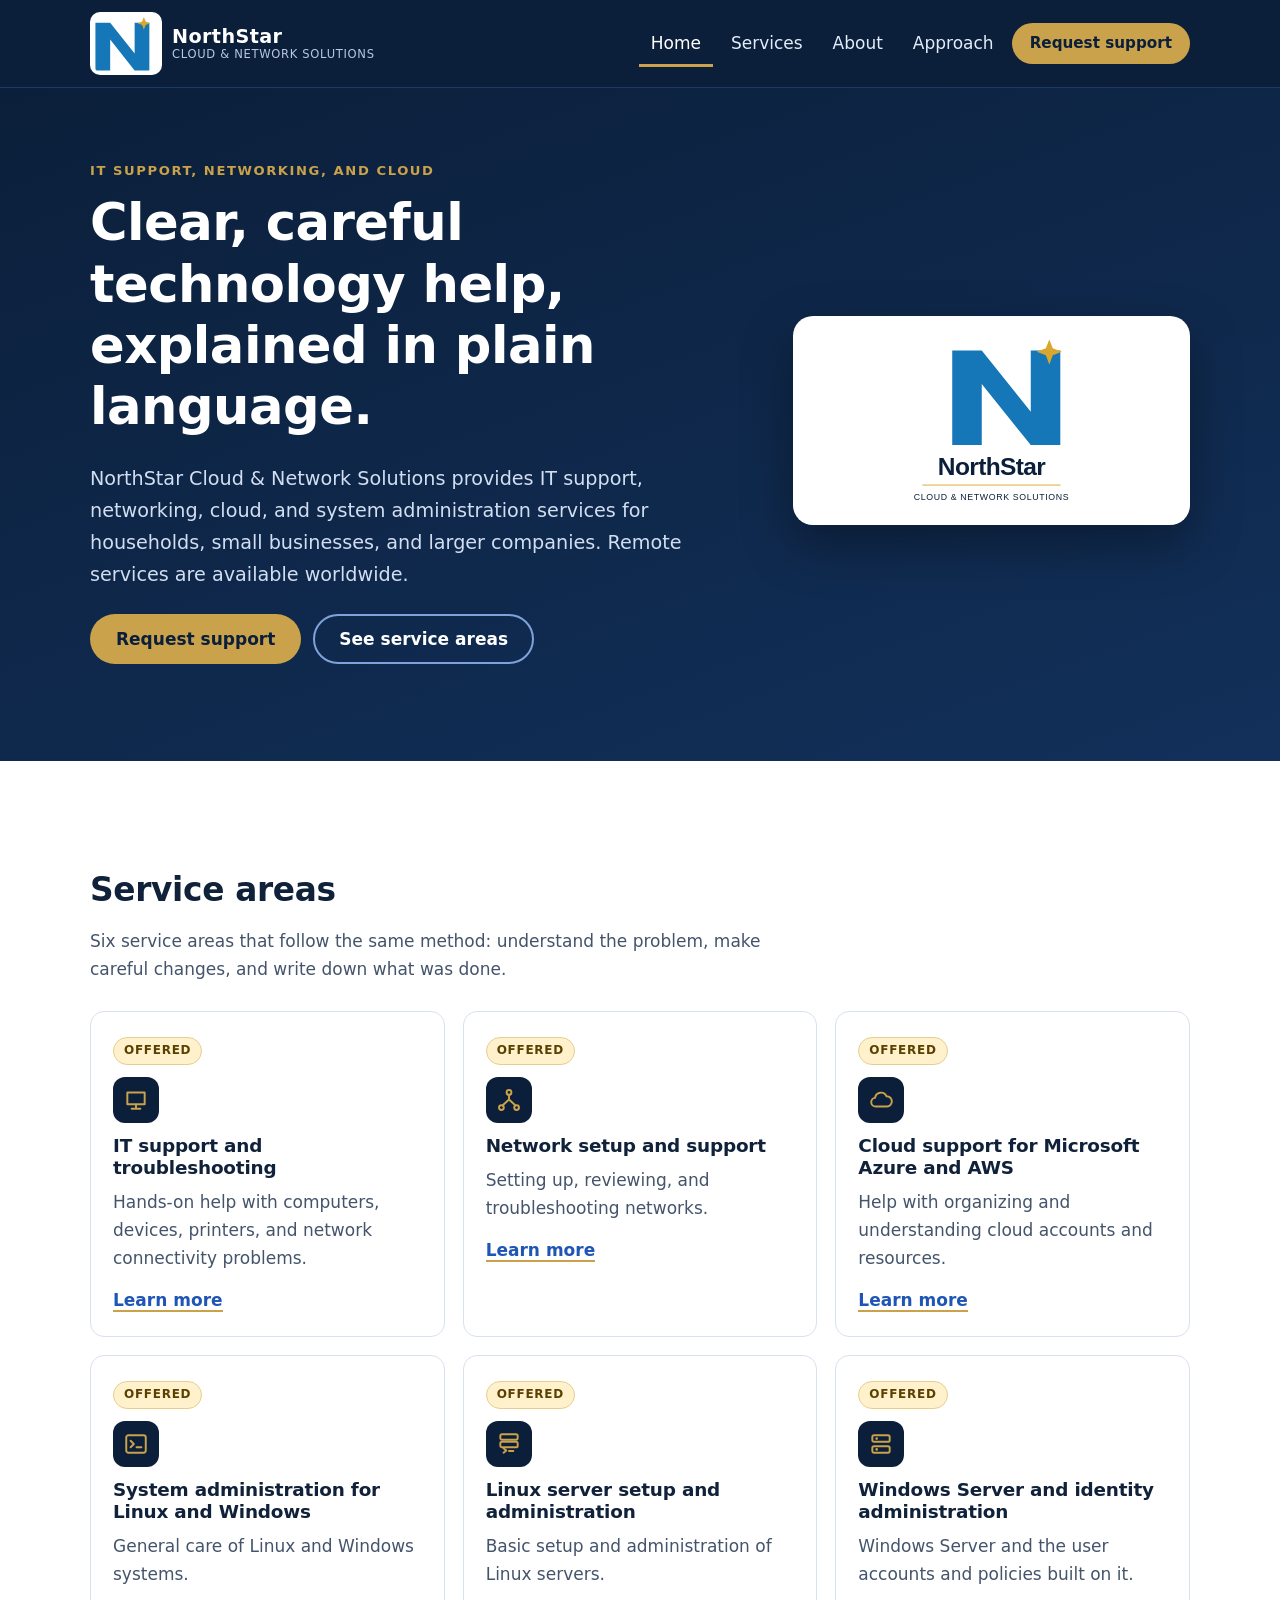
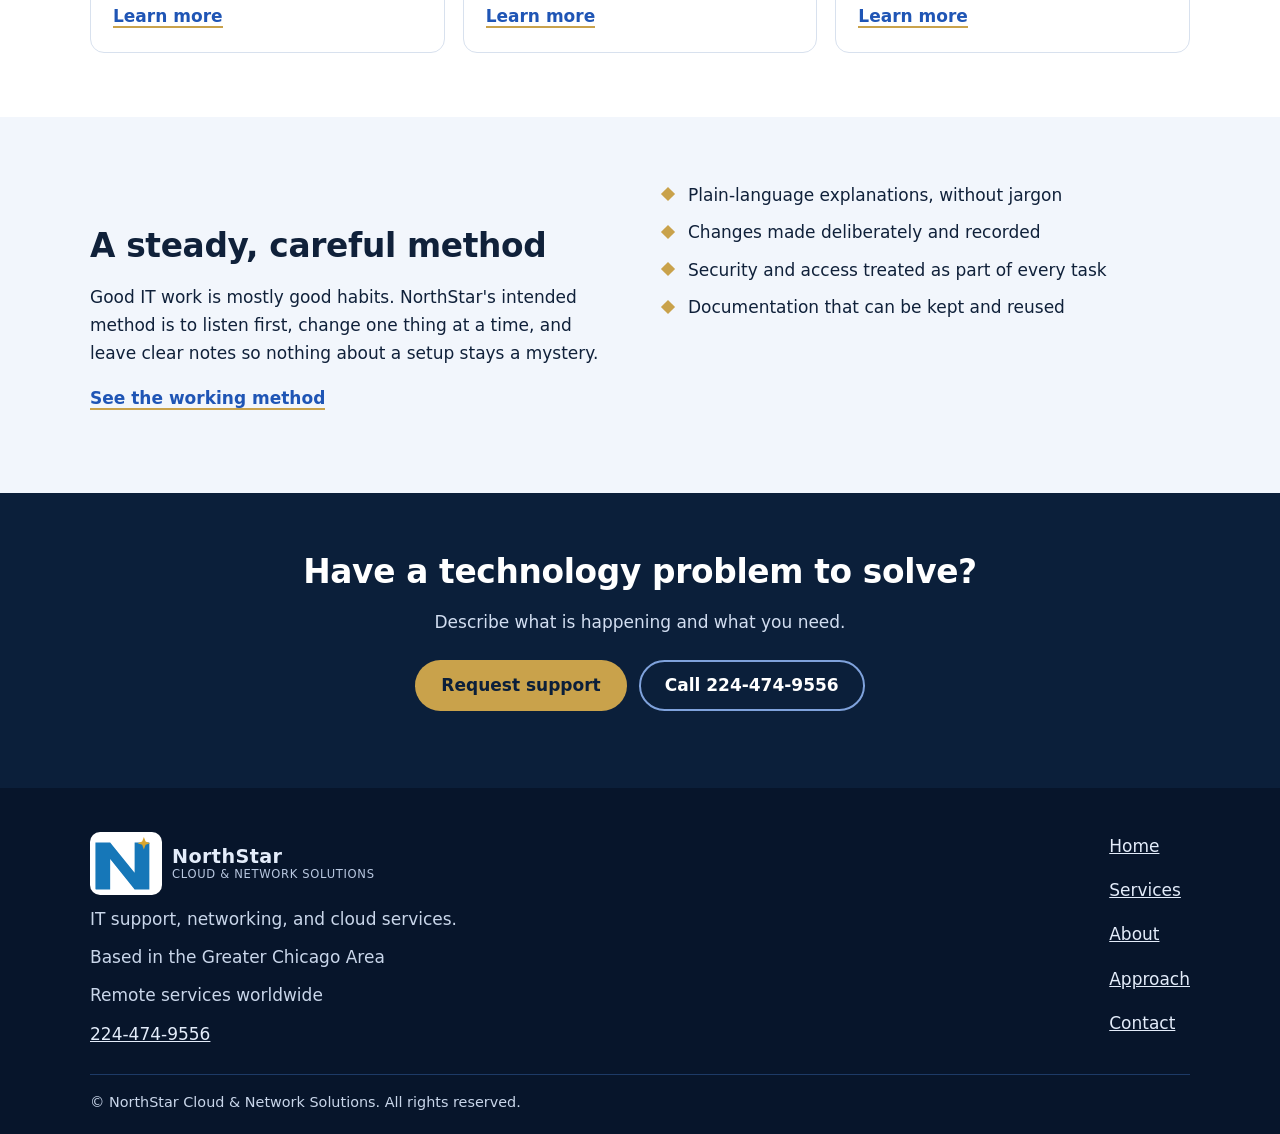
==== commit 221c9c5f: "Reflect confirmed customers, remote services, and offered service areas Co-Authored-By: Claude Sonne" ====
--- a/index.html
+++ b/index.html
@@ -3,11 +3,11 @@
 <head>
 <meta charset="utf-8">
 <meta name="viewport" content="width=device-width, initial-scale=1">
-<title>NorthStar Cloud &amp; Network Solutions | IT Support and Troubleshooting</title>
-<meta name="description" content="NorthStar Cloud &amp; Network Solutions offers IT support and troubleshooting in the Greater Chicago Area. Networking, cloud, and administration services are planned.">
+<title>NorthStar Cloud &amp; Network Solutions | IT Support, Networking, and Cloud</title>
+<meta name="description" content="NorthStar Cloud &amp; Network Solutions provides IT support, networking, cloud, and system administration for households, small businesses, and larger companies. Remote worldwide, based in the Greater Chicago Area.">
 <link rel="canonical" href="https://northstar.jubriladams.com/">
-<meta property="og:title" content="NorthStar Cloud &amp; Network Solutions | IT Support and Troubleshooting">
-<meta property="og:description" content="NorthStar Cloud &amp; Network Solutions offers IT support and troubleshooting in the Greater Chicago Area. Networking, cloud, and administration services are planned.">
+<meta property="og:title" content="NorthStar Cloud &amp; Network Solutions | IT Support, Networking, and Cloud">
+<meta property="og:description" content="NorthStar Cloud &amp; Network Solutions provides IT support, networking, cloud, and system administration for households, small businesses, and larger companies. Remote worldwide, based in the Greater Chicago Area.">
 <meta property="og:type" content="website">
 <meta property="og:url" content="https://northstar.jubriladams.com/">
 <meta name="theme-color" content="#0B1F3A">
@@ -27,9 +27,9 @@
 <section class="hero">
   <div class="wrap hero-grid">
     <div>
-      <p class="eyebrow">IT support and troubleshooting</p>
+      <p class="eyebrow">IT support, networking, and cloud</p>
       <h1>Clear, careful technology help, explained in plain language.</h1>
-      <p class="lead">NorthStar Cloud & Network Solutions currently offers IT support and troubleshooting. Network setup, cloud support, Linux and Windows administration, and server administration are planned service areas.</p>
+      <p class="lead">NorthStar Cloud & Network Solutions provides IT support, networking, cloud, and system administration services for households, small businesses, and larger companies. Remote services are available worldwide.</p>
       <p class="actions"><a class="btn btn-gold" href="contact.html">Request support</a><a class="btn btn-ghost" href="services.html">See service areas</a></p>
     </div>
     <div class="hero-art">
@@ -41,9 +41,9 @@
 <section class="section">
   <div class="wrap">
     <h2>Service areas</h2>
-    <p class="sub">IT support and troubleshooting is offered now. The other five areas are planned. Every area follows the same method: understand the problem, make careful changes, and write down what was done.</p>
-    <div class="grid4"><article class="card"><span class="badge badge-ready">Offered</span><div class="ico"><svg viewBox="0 0 24 24" aria-hidden="true"><path d="M4 5h16v11H4zM8 20h8M12 16v4" fill="none" stroke="currentColor" stroke-width="1.8" stroke-linecap="round" stroke-linejoin="round"/></svg></div><h3>IT support and troubleshooting</h3><p>Hands-on help with computers, devices, printers, and network connectivity problems.</p><a class="more" href="services.html#support">Learn more<span class="sr"> about it support and troubleshooting</span></a></article><article class="card"><span class="badge">Planned</span><div class="ico"><svg viewBox="0 0 24 24" aria-hidden="true"><circle cx="12" cy="5" r="2.2" fill="none" stroke="currentColor" stroke-width="1.8"/><circle cx="5" cy="19" r="2.2" fill="none" stroke="currentColor" stroke-width="1.8"/><circle cx="19" cy="19" r="2.2" fill="none" stroke="currentColor" stroke-width="1.8"/><path d="M12 7.2v4.3M12 11.5l-6 5.5M12 11.5l6 5.5" fill="none" stroke="currentColor" stroke-width="1.8" stroke-linecap="round"/></svg></div><h3>Network setup and support</h3><p>Setting up, reviewing, and troubleshooting networks.</p><a class="more" href="services.html#network">Learn more<span class="sr"> about network setup and support</span></a></article><article class="card"><span class="badge">Planned</span><div class="ico"><svg viewBox="0 0 24 24" aria-hidden="true"><path d="M7 18a4 4 0 0 1-.5-7.97A5.5 5.5 0 0 1 17 8.5a4.75 4.75 0 0 1 .5 9.5z" fill="none" stroke="currentColor" stroke-width="1.8" stroke-linejoin="round"/></svg></div><h3>Cloud support for Microsoft Azure and AWS</h3><p>Help with organizing and understanding cloud accounts and resources.</p><a class="more" href="services.html#cloud">Learn more<span class="sr"> about cloud support for microsoft azure and aws</span></a></article><article class="card"><span class="badge">Planned</span><div class="ico"><svg viewBox="0 0 24 24" aria-hidden="true"><rect x="3" y="4" width="18" height="16" rx="2" fill="none" stroke="currentColor" stroke-width="1.8"/><path d="M7 9l3 3-3 3M12.5 15H17" fill="none" stroke="currentColor" stroke-width="1.8" stroke-linecap="round" stroke-linejoin="round"/></svg></div><h3>System administration for Linux and Windows</h3><p>General care of Linux and Windows systems.</p><a class="more" href="services.html#sysadmin">Learn more<span class="sr"> about system administration for linux and windows</span></a></article><article class="card"><span class="badge">Planned</span><div class="ico"><svg viewBox="0 0 24 24" aria-hidden="true"><rect x="4" y="3" width="16" height="5" rx="1.5" fill="none" stroke="currentColor" stroke-width="1.8"/><rect x="4" y="10" width="16" height="5" rx="1.5" fill="none" stroke="currentColor" stroke-width="1.8"/><path d="M7 19l2.5 2L7 23M12 21.5h4" transform="translate(0 -3)" fill="none" stroke="currentColor" stroke-width="1.8" stroke-linecap="round" stroke-linejoin="round"/></svg></div><h3>Linux server setup and administration</h3><p>Basic setup and administration of Linux servers.</p><a class="more" href="services.html#linux">Learn more<span class="sr"> about linux server setup and administration</span></a></article><article class="card"><span class="badge">Planned</span><div class="ico"><svg viewBox="0 0 24 24" aria-hidden="true"><rect x="4" y="4" width="16" height="6" rx="1.5" fill="none" stroke="currentColor" stroke-width="1.8"/><rect x="4" y="14" width="16" height="6" rx="1.5" fill="none" stroke="currentColor" stroke-width="1.8"/><path d="M8 7h.01M8 17h.01" stroke="currentColor" stroke-width="2.4" stroke-linecap="round"/></svg></div><h3>Windows Server and identity administration</h3><p>Windows Server and the user accounts and policies built on it.</p><a class="more" href="services.html#server">Learn more<span class="sr"> about windows server and identity administration</span></a></article></div>
-    <p class="fine">Planned services are not currently confirmed as available.</p>
+    <p class="sub">Six service areas that follow the same method: understand the problem, make careful changes, and write down what was done.</p>
+    <div class="grid4"><article class="card"><span class="badge badge-ready">Offered</span><div class="ico"><svg viewBox="0 0 24 24" aria-hidden="true"><path d="M4 5h16v11H4zM8 20h8M12 16v4" fill="none" stroke="currentColor" stroke-width="1.8" stroke-linecap="round" stroke-linejoin="round"/></svg></div><h3>IT support and troubleshooting</h3><p>Hands-on help with computers, devices, printers, and network connectivity problems.</p><a class="more" href="services.html#support">Learn more<span class="sr"> about it support and troubleshooting</span></a></article><article class="card"><span class="badge badge-ready">Offered</span><div class="ico"><svg viewBox="0 0 24 24" aria-hidden="true"><circle cx="12" cy="5" r="2.2" fill="none" stroke="currentColor" stroke-width="1.8"/><circle cx="5" cy="19" r="2.2" fill="none" stroke="currentColor" stroke-width="1.8"/><circle cx="19" cy="19" r="2.2" fill="none" stroke="currentColor" stroke-width="1.8"/><path d="M12 7.2v4.3M12 11.5l-6 5.5M12 11.5l6 5.5" fill="none" stroke="currentColor" stroke-width="1.8" stroke-linecap="round"/></svg></div><h3>Network setup and support</h3><p>Setting up, reviewing, and troubleshooting networks.</p><a class="more" href="services.html#network">Learn more<span class="sr"> about network setup and support</span></a></article><article class="card"><span class="badge badge-ready">Offered</span><div class="ico"><svg viewBox="0 0 24 24" aria-hidden="true"><path d="M7 18a4 4 0 0 1-.5-7.97A5.5 5.5 0 0 1 17 8.5a4.75 4.75 0 0 1 .5 9.5z" fill="none" stroke="currentColor" stroke-width="1.8" stroke-linejoin="round"/></svg></div><h3>Cloud support for Microsoft Azure and AWS</h3><p>Help with organizing and understanding cloud accounts and resources.</p><a class="more" href="services.html#cloud">Learn more<span class="sr"> about cloud support for microsoft azure and aws</span></a></article><article class="card"><span class="badge badge-ready">Offered</span><div class="ico"><svg viewBox="0 0 24 24" aria-hidden="true"><rect x="3" y="4" width="18" height="16" rx="2" fill="none" stroke="currentColor" stroke-width="1.8"/><path d="M7 9l3 3-3 3M12.5 15H17" fill="none" stroke="currentColor" stroke-width="1.8" stroke-linecap="round" stroke-linejoin="round"/></svg></div><h3>System administration for Linux and Windows</h3><p>General care of Linux and Windows systems.</p><a class="more" href="services.html#sysadmin">Learn more<span class="sr"> about system administration for linux and windows</span></a></article><article class="card"><span class="badge badge-ready">Offered</span><div class="ico"><svg viewBox="0 0 24 24" aria-hidden="true"><rect x="4" y="3" width="16" height="5" rx="1.5" fill="none" stroke="currentColor" stroke-width="1.8"/><rect x="4" y="10" width="16" height="5" rx="1.5" fill="none" stroke="currentColor" stroke-width="1.8"/><path d="M7 19l2.5 2L7 23M12 21.5h4" transform="translate(0 -3)" fill="none" stroke="currentColor" stroke-width="1.8" stroke-linecap="round" stroke-linejoin="round"/></svg></div><h3>Linux server setup and administration</h3><p>Basic setup and administration of Linux servers.</p><a class="more" href="services.html#linux">Learn more<span class="sr"> about linux server setup and administration</span></a></article><article class="card"><span class="badge badge-ready">Offered</span><div class="ico"><svg viewBox="0 0 24 24" aria-hidden="true"><rect x="4" y="4" width="16" height="6" rx="1.5" fill="none" stroke="currentColor" stroke-width="1.8"/><rect x="4" y="14" width="16" height="6" rx="1.5" fill="none" stroke="currentColor" stroke-width="1.8"/><path d="M8 7h.01M8 17h.01" stroke="currentColor" stroke-width="2.4" stroke-linecap="round"/></svg></div><h3>Windows Server and identity administration</h3><p>Windows Server and the user accounts and policies built on it.</p><a class="more" href="services.html#server">Learn more<span class="sr"> about windows server and identity administration</span></a></article></div>
+    
   </div>
 </section>
 
@@ -75,8 +75,9 @@
 <footer class="site-footer">
   <div class="wrap foot">
     <div><a class="brand" href="index.html"><img class="logo" src="assets/northstar-mark.svg" alt="" width="72" height="63"><span><b>NorthStar</b><small>Cloud &amp; Network Solutions</small></span></a>
-    <p>IT support and troubleshooting. More services planned.</p>
+    <p>IT support, networking, and cloud services.</p>
     <p>Based in the Greater Chicago Area</p>
+    <p>Remote services worldwide</p>
     <p><a href="tel:+12244749556">224-474-9556</a></p></div>
     <ul><li><a href="index.html">Home</a></li><li><a href="services.html">Services</a></li><li><a href="about.html">About</a></li><li><a href="approach.html">Approach</a></li><li><a href="contact.html">Contact</a></li></ul>
   </div>
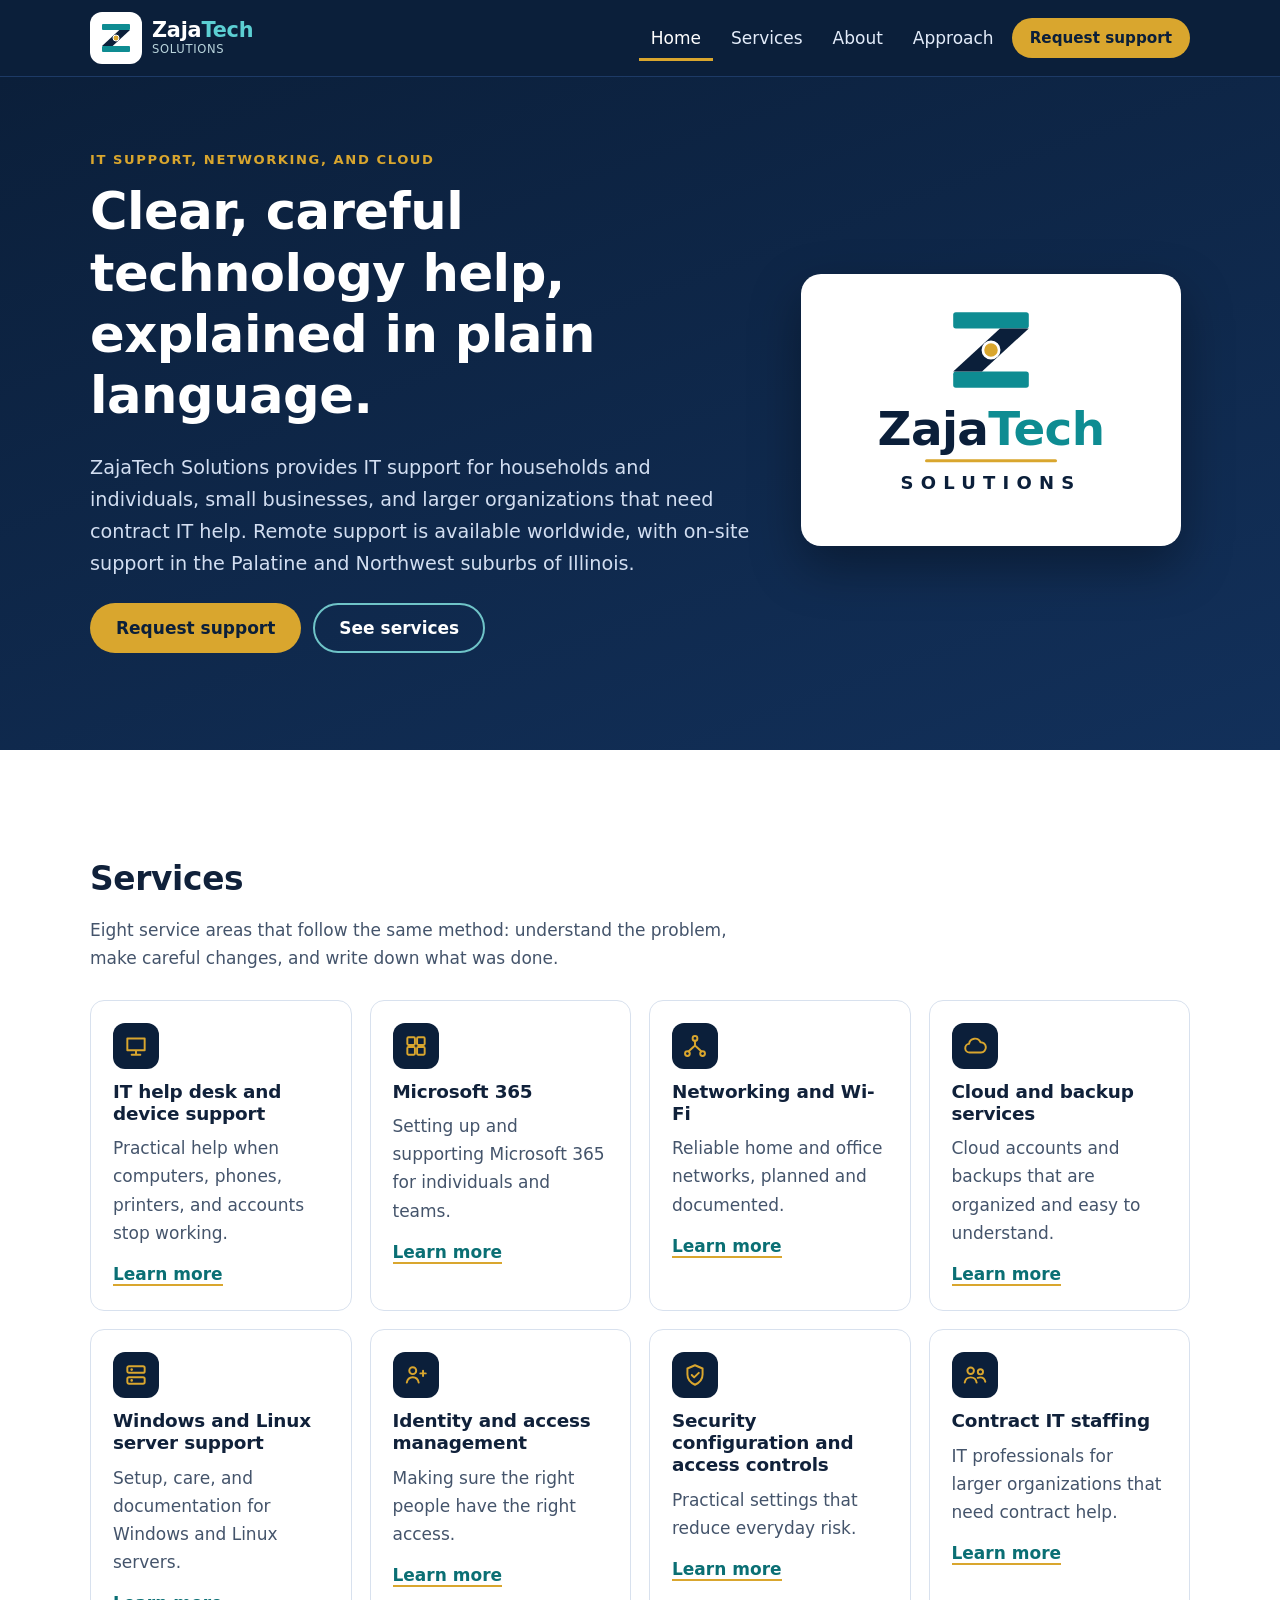
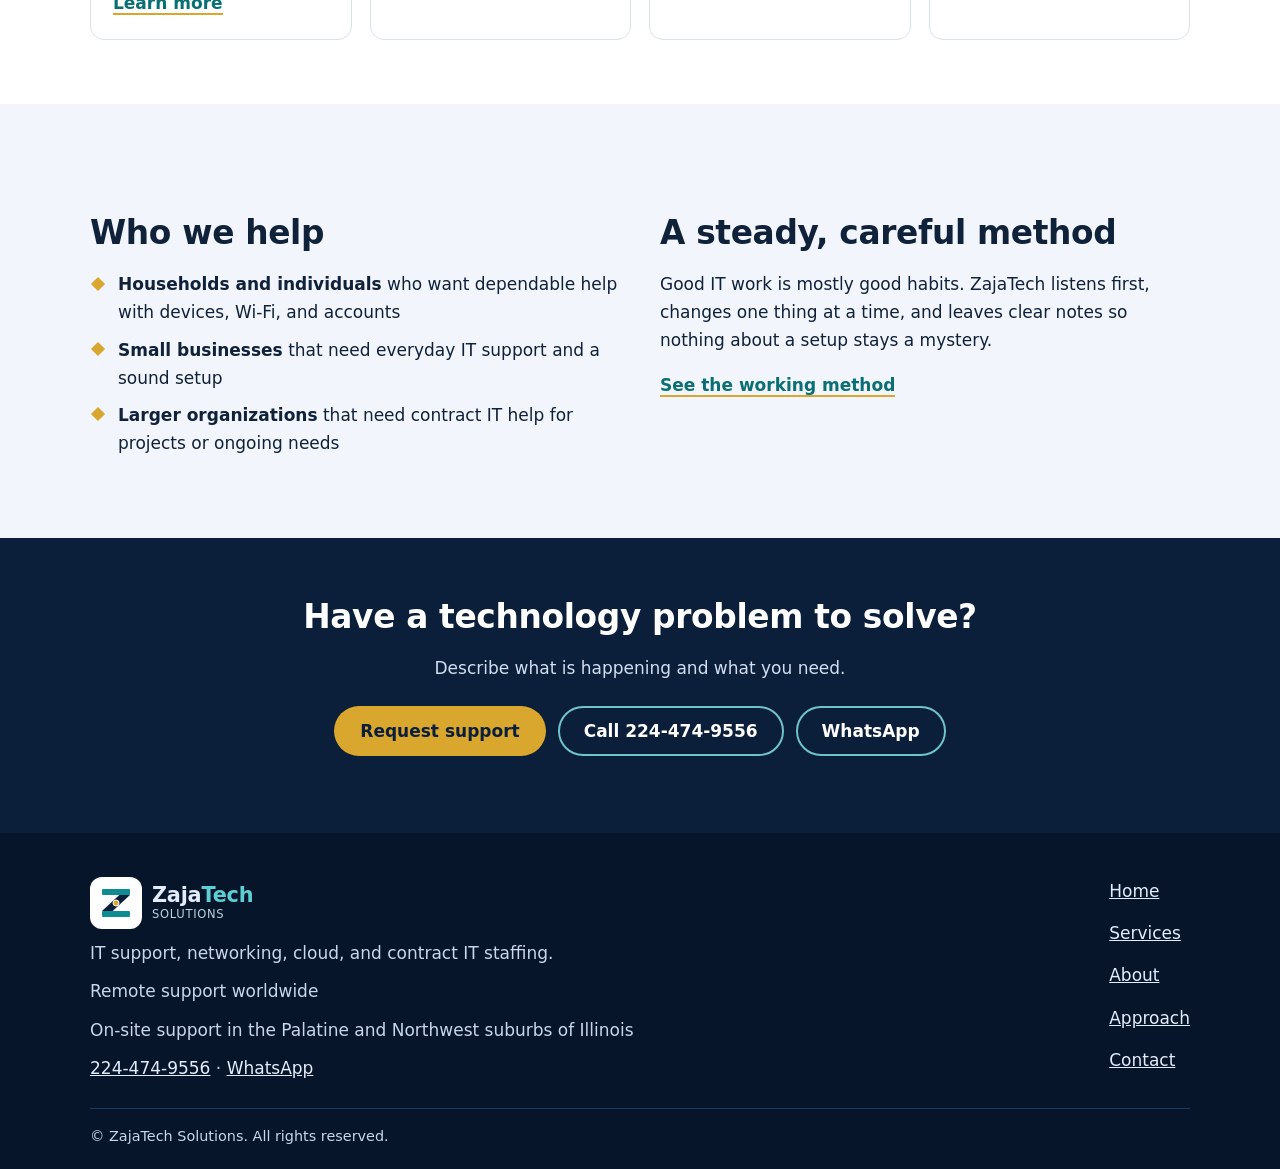
==== commit a7eb26e6: "Rebrand site to ZajaTech Solutions New navy, teal, and gold Z logo, mark, and favicon as editable SV" ====
--- a/index.html
+++ b/index.html
@@ -3,22 +3,20 @@
 <head>
 <meta charset="utf-8">
 <meta name="viewport" content="width=device-width, initial-scale=1">
-<title>NorthStar Cloud &amp; Network Solutions | IT Support, Networking, and Cloud</title>
-<meta name="description" content="NorthStar Cloud &amp; Network Solutions provides IT support, networking, cloud, and system administration for households, small businesses, and larger companies. Remote worldwide, based in the Greater Chicago Area.">
-<link rel="canonical" href="https://northstar.jubriladams.com/">
-<meta property="og:title" content="NorthStar Cloud &amp; Network Solutions | IT Support, Networking, and Cloud">
-<meta property="og:description" content="NorthStar Cloud &amp; Network Solutions provides IT support, networking, cloud, and system administration for households, small businesses, and larger companies. Remote worldwide, based in the Greater Chicago Area.">
+<title>ZajaTech Solutions | IT Support, Networking, and Cloud</title>
+<meta name="description" content="ZajaTech Solutions provides IT help desk, Microsoft 365, networking, cloud, server, identity, and security support for households, small businesses, and larger organizations. Remote worldwide, on-site in Palatine, IL.">
+<meta property="og:title" content="ZajaTech Solutions | IT Support, Networking, and Cloud">
+<meta property="og:description" content="ZajaTech Solutions provides IT help desk, Microsoft 365, networking, cloud, server, identity, and security support for households, small businesses, and larger organizations. Remote worldwide, on-site in Palatine, IL.">
 <meta property="og:type" content="website">
-<meta property="og:url" content="https://northstar.jubriladams.com/">
 <meta name="theme-color" content="#0B1F3A">
-<link rel="icon" type="image/svg+xml" href="assets/northstar-mark.svg">
+<link rel="icon" type="image/svg+xml" href="assets/zajatech-favicon.svg">
 <link rel="stylesheet" href="styles.css">
 </head>
 <body>
 <a class="skip" href="#main">Skip to main content</a>
 <header class="site-header">
   <div class="wrap bar">
-    <a class="brand" href="index.html" aria-label="NorthStar Cloud &amp; Network Solutions home"><img class="logo" src="assets/northstar-mark.svg" alt="" width="72" height="63"><span><b>NorthStar</b><small>Cloud &amp; Network Solutions</small></span></a>
+    <a class="brand" href="index.html" aria-label="ZajaTech Solutions home"><img class="logo" src="assets/zajatech-mark.svg" alt="" width="52" height="52"><span><b>Zaja<span>Tech</span></b><small>Solutions</small></span></a>
     <nav aria-label="Main"><ul><li><a href="index.html" aria-current="page">Home</a></li><li><a href="services.html">Services</a></li><li><a href="about.html">About</a></li><li><a href="approach.html">Approach</a></li><li><a class="btn btn-gold btn-sm" href="contact.html">Request support</a></li></ul></nav>
   </div>
 </header>
@@ -29,37 +27,38 @@
     <div>
       <p class="eyebrow">IT support, networking, and cloud</p>
       <h1>Clear, careful technology help, explained in plain language.</h1>
-      <p class="lead">NorthStar Cloud & Network Solutions provides IT support, networking, cloud, and system administration services for households, small businesses, and larger companies. Remote services are available worldwide.</p>
-      <p class="actions"><a class="btn btn-gold" href="contact.html">Request support</a><a class="btn btn-ghost" href="services.html">See service areas</a></p>
+      <p class="lead">ZajaTech Solutions provides IT support for households and individuals, small businesses, and larger organizations that need contract IT help. Remote support is available worldwide, with on-site support in the Palatine and Northwest suburbs of Illinois.</p>
+      <p class="actions"><a class="btn btn-gold" href="contact.html">Request support</a><a class="btn btn-ghost" href="services.html">See services</a></p>
     </div>
     <div class="hero-art">
-      <img src="assets/northstar-logo.svg" alt="NorthStar Cloud &amp; Network Solutions logo" width="1200" height="600">
+      <img src="assets/zajatech-logo.svg" alt="ZajaTech Solutions logo" width="600" height="420">
     </div>
   </div>
 </section>
 
 <section class="section">
   <div class="wrap">
-    <h2>Service areas</h2>
-    <p class="sub">Six service areas that follow the same method: understand the problem, make careful changes, and write down what was done.</p>
-    <div class="grid4"><article class="card"><span class="badge badge-ready">Offered</span><div class="ico"><svg viewBox="0 0 24 24" aria-hidden="true"><path d="M4 5h16v11H4zM8 20h8M12 16v4" fill="none" stroke="currentColor" stroke-width="1.8" stroke-linecap="round" stroke-linejoin="round"/></svg></div><h3>IT support and troubleshooting</h3><p>Hands-on help with computers, devices, printers, and network connectivity problems.</p><a class="more" href="services.html#support">Learn more<span class="sr"> about it support and troubleshooting</span></a></article><article class="card"><span class="badge badge-ready">Offered</span><div class="ico"><svg viewBox="0 0 24 24" aria-hidden="true"><circle cx="12" cy="5" r="2.2" fill="none" stroke="currentColor" stroke-width="1.8"/><circle cx="5" cy="19" r="2.2" fill="none" stroke="currentColor" stroke-width="1.8"/><circle cx="19" cy="19" r="2.2" fill="none" stroke="currentColor" stroke-width="1.8"/><path d="M12 7.2v4.3M12 11.5l-6 5.5M12 11.5l6 5.5" fill="none" stroke="currentColor" stroke-width="1.8" stroke-linecap="round"/></svg></div><h3>Network setup and support</h3><p>Setting up, reviewing, and troubleshooting networks.</p><a class="more" href="services.html#network">Learn more<span class="sr"> about network setup and support</span></a></article><article class="card"><span class="badge badge-ready">Offered</span><div class="ico"><svg viewBox="0 0 24 24" aria-hidden="true"><path d="M7 18a4 4 0 0 1-.5-7.97A5.5 5.5 0 0 1 17 8.5a4.75 4.75 0 0 1 .5 9.5z" fill="none" stroke="currentColor" stroke-width="1.8" stroke-linejoin="round"/></svg></div><h3>Cloud support for Microsoft Azure and AWS</h3><p>Help with organizing and understanding cloud accounts and resources.</p><a class="more" href="services.html#cloud">Learn more<span class="sr"> about cloud support for microsoft azure and aws</span></a></article><article class="card"><span class="badge badge-ready">Offered</span><div class="ico"><svg viewBox="0 0 24 24" aria-hidden="true"><rect x="3" y="4" width="18" height="16" rx="2" fill="none" stroke="currentColor" stroke-width="1.8"/><path d="M7 9l3 3-3 3M12.5 15H17" fill="none" stroke="currentColor" stroke-width="1.8" stroke-linecap="round" stroke-linejoin="round"/></svg></div><h3>System administration for Linux and Windows</h3><p>General care of Linux and Windows systems.</p><a class="more" href="services.html#sysadmin">Learn more<span class="sr"> about system administration for linux and windows</span></a></article><article class="card"><span class="badge badge-ready">Offered</span><div class="ico"><svg viewBox="0 0 24 24" aria-hidden="true"><rect x="4" y="3" width="16" height="5" rx="1.5" fill="none" stroke="currentColor" stroke-width="1.8"/><rect x="4" y="10" width="16" height="5" rx="1.5" fill="none" stroke="currentColor" stroke-width="1.8"/><path d="M7 19l2.5 2L7 23M12 21.5h4" transform="translate(0 -3)" fill="none" stroke="currentColor" stroke-width="1.8" stroke-linecap="round" stroke-linejoin="round"/></svg></div><h3>Linux server setup and administration</h3><p>Basic setup and administration of Linux servers.</p><a class="more" href="services.html#linux">Learn more<span class="sr"> about linux server setup and administration</span></a></article><article class="card"><span class="badge badge-ready">Offered</span><div class="ico"><svg viewBox="0 0 24 24" aria-hidden="true"><rect x="4" y="4" width="16" height="6" rx="1.5" fill="none" stroke="currentColor" stroke-width="1.8"/><rect x="4" y="14" width="16" height="6" rx="1.5" fill="none" stroke="currentColor" stroke-width="1.8"/><path d="M8 7h.01M8 17h.01" stroke="currentColor" stroke-width="2.4" stroke-linecap="round"/></svg></div><h3>Windows Server and identity administration</h3><p>Windows Server and the user accounts and policies built on it.</p><a class="more" href="services.html#server">Learn more<span class="sr"> about windows server and identity administration</span></a></article></div>
-    
+    <h2>Services</h2>
+    <p class="sub">Eight service areas that follow the same method: understand the problem, make careful changes, and write down what was done.</p>
+    <div class="grid4"><article class="card"><div class="ico"><svg viewBox="0 0 24 24" aria-hidden="true" fill="none" stroke="currentColor" stroke-width="1.8" stroke-linecap="round" stroke-linejoin="round"><path d="M4 5h16v11H4zM8 20h8M12 16v4"/></svg></div><h3>IT help desk and device support</h3><p>Practical help when computers, phones, printers, and accounts stop working.</p><a class="more" href="services.html#helpdesk">Learn more<span class="sr"> about it help desk and device support</span></a></article><article class="card"><div class="ico"><svg viewBox="0 0 24 24" aria-hidden="true" fill="none" stroke="currentColor" stroke-width="1.8" stroke-linecap="round" stroke-linejoin="round"><rect x="4" y="4" width="7" height="7" rx="1"/><rect x="13" y="4" width="7" height="7" rx="1"/><rect x="4" y="13" width="7" height="7" rx="1"/><rect x="13" y="13" width="7" height="7" rx="1"/></svg></div><h3>Microsoft 365</h3><p>Setting up and supporting Microsoft 365 for individuals and teams.</p><a class="more" href="services.html#m365">Learn more<span class="sr"> about microsoft 365</span></a></article><article class="card"><div class="ico"><svg viewBox="0 0 24 24" aria-hidden="true" fill="none" stroke="currentColor" stroke-width="1.8" stroke-linecap="round" stroke-linejoin="round"><circle cx="12" cy="5" r="2.2"/><circle cx="5" cy="19" r="2.2"/><circle cx="19" cy="19" r="2.2"/><path d="M12 7.2v4.3M12 11.5l-6 5.5M12 11.5l6 5.5"/></svg></div><h3>Networking and Wi-Fi</h3><p>Reliable home and office networks, planned and documented.</p><a class="more" href="services.html#network">Learn more<span class="sr"> about networking and wi-fi</span></a></article><article class="card"><div class="ico"><svg viewBox="0 0 24 24" aria-hidden="true" fill="none" stroke="currentColor" stroke-width="1.8" stroke-linecap="round" stroke-linejoin="round"><path d="M7 18a4 4 0 0 1-.5-7.97A5.5 5.5 0 0 1 17 8.5a4.75 4.75 0 0 1 .5 9.5z"/></svg></div><h3>Cloud and backup services</h3><p>Cloud accounts and backups that are organized and easy to understand.</p><a class="more" href="services.html#cloud">Learn more<span class="sr"> about cloud and backup services</span></a></article><article class="card"><div class="ico"><svg viewBox="0 0 24 24" aria-hidden="true" fill="none" stroke="currentColor" stroke-width="1.8" stroke-linecap="round" stroke-linejoin="round"><rect x="4" y="4" width="16" height="6" rx="1.5"/><rect x="4" y="14" width="16" height="6" rx="1.5"/><path d="M8 7h.01M8 17h.01" stroke-width="2.4"/></svg></div><h3>Windows and Linux server support</h3><p>Setup, care, and documentation for Windows and Linux servers.</p><a class="more" href="services.html#servers">Learn more<span class="sr"> about windows and linux server support</span></a></article><article class="card"><div class="ico"><svg viewBox="0 0 24 24" aria-hidden="true" fill="none" stroke="currentColor" stroke-width="1.8" stroke-linecap="round" stroke-linejoin="round"><circle cx="9" cy="8" r="3.2"/><path d="M3.5 19c.6-3.2 3-5 5.5-5s4.9 1.8 5.5 5M16 10.5h5M18.5 8v5"/></svg></div><h3>Identity and access management</h3><p>Making sure the right people have the right access.</p><a class="more" href="services.html#identity">Learn more<span class="sr"> about identity and access management</span></a></article><article class="card"><div class="ico"><svg viewBox="0 0 24 24" aria-hidden="true" fill="none" stroke="currentColor" stroke-width="1.8" stroke-linecap="round" stroke-linejoin="round"><path d="M12 3l7 3v5.5c0 4.3-2.9 7.6-7 9.5-4.1-1.9-7-5.2-7-9.5V6z"/><path d="M9 12l2.2 2.2L15.5 10"/></svg></div><h3>Security configuration and access controls</h3><p>Practical settings that reduce everyday risk.</p><a class="more" href="services.html#security">Learn more<span class="sr"> about security configuration and access controls</span></a></article><article class="card"><div class="ico"><svg viewBox="0 0 24 24" aria-hidden="true" fill="none" stroke="currentColor" stroke-width="1.8" stroke-linecap="round" stroke-linejoin="round"><circle cx="8" cy="8" r="3"/><circle cx="17" cy="9" r="2.4"/><path d="M2.5 19c.5-3 2.7-4.8 5.5-4.8s5 1.8 5.5 4.8M14.5 14.6c.8-.3 1.6-.4 2.5-.4 2.3 0 4 1.5 4.5 4"/></svg></div><h3>Contract IT staffing</h3><p>IT professionals for larger organizations that need contract help.</p><a class="more" href="services.html#staffing">Learn more<span class="sr"> about contract it staffing</span></a></article></div>
   </div>
 </section>
 
 <section class="section tint">
   <div class="wrap two">
     <div>
+      <h2>Who we help</h2>
+      <ul class="ticks">
+        <li><b>Households and individuals</b> who want dependable help with devices, Wi-Fi, and accounts</li>
+        <li><b>Small businesses</b> that need everyday IT support and a sound setup</li>
+        <li><b>Larger organizations</b> that need contract IT help for projects or ongoing needs</li>
+      </ul>
+    </div>
+    <div>
       <h2>A steady, careful method</h2>
-      <p>Good IT work is mostly good habits. NorthStar's intended method is to listen first, change one thing at a time, and leave clear notes so nothing about a setup stays a mystery.</p>
+      <p>Good IT work is mostly good habits. ZajaTech listens first, changes one thing at a time, and leaves clear notes so nothing about a setup stays a mystery.</p>
       <p><a class="more" href="approach.html">See the working method</a></p>
     </div>
-    <ul class="ticks">
-      <li>Plain-language explanations, without jargon</li>
-      <li>Changes made deliberately and recorded</li>
-      <li>Security and access treated as part of every task</li>
-      <li>Documentation that can be kept and reused</li>
-    </ul>
   </div>
 </section>
 
@@ -67,21 +66,21 @@
   <div class="wrap">
     <h2>Have a technology problem to solve?</h2>
     <p>Describe what is happening and what you need.</p>
-    <p class="actions center"><a class="btn btn-gold" href="contact.html">Request support</a><a class="btn btn-ghost" href="tel:+12244749556">Call 224-474-9556</a></p>
+    <p class="actions center"><a class="btn btn-gold" href="contact.html">Request support</a><a class="btn btn-ghost" href="tel:+12244749556">Call 224-474-9556</a><a class="btn btn-ghost" href="https://wa.me/12244749556" rel="noopener">WhatsApp</a></p>
   </div>
 </section>
 
 </main>
 <footer class="site-footer">
   <div class="wrap foot">
-    <div><a class="brand" href="index.html"><img class="logo" src="assets/northstar-mark.svg" alt="" width="72" height="63"><span><b>NorthStar</b><small>Cloud &amp; Network Solutions</small></span></a>
-    <p>IT support, networking, and cloud services.</p>
-    <p>Based in the Greater Chicago Area</p>
-    <p>Remote services worldwide</p>
-    <p><a href="tel:+12244749556">224-474-9556</a></p></div>
+    <div><a class="brand" href="index.html"><img class="logo" src="assets/zajatech-mark.svg" alt="" width="52" height="52"><span><b>Zaja<span>Tech</span></b><small>Solutions</small></span></a>
+    <p>IT support, networking, cloud, and contract IT staffing.</p>
+    <p>Remote support worldwide</p>
+    <p>On-site support in the Palatine and Northwest suburbs of Illinois</p>
+    <p><a href="tel:+12244749556">224-474-9556</a> &middot; <a href="https://wa.me/12244749556" rel="noopener">WhatsApp</a></p></div>
     <ul><li><a href="index.html">Home</a></li><li><a href="services.html">Services</a></li><li><a href="about.html">About</a></li><li><a href="approach.html">Approach</a></li><li><a href="contact.html">Contact</a></li></ul>
   </div>
-  <div class="wrap legal"><p>&copy; NorthStar Cloud & Network Solutions. All rights reserved.</p></div>
+  <div class="wrap legal"><p>&copy; ZajaTech Solutions. All rights reserved.</p></div>
 </footer>
 </body>
 </html>
--- a/styles.css
+++ b/styles.css
@@ -1,9 +1,9 @@
 :root{
-  --navy:#0B1F3A; --navy2:#12305A; --blue:#2F6FDB; --blue-d:#1F55B5; --gold:#C9A24B; --gold-d:#8A6A1F;
+  --navy:#0B1F3A; --navy2:#12305A; --blue:#0E8C92; --blue-d:#0A6F74; --teal-l:#5CCFD3; --gold:#D9A62E; --gold-d:#8A6A1F;
   --ink:#10213A; --muted:#44546B; --bg:#FFFFFF; --tint:#F2F6FC; --line:#D8E1EE; --card:#FFFFFF;
 }
 @media (prefers-color-scheme:dark){
-  :root{ --ink:#E8EEF8; --muted:#A9B7CC; --bg:#0A1730; --tint:#0E2040; --line:#223A63; --card:#10264A; --blue:#6FA0F5; --blue-d:#9DBCF8; --gold-d:#D9B665; }
+  :root{ --ink:#E8EEF8; --muted:#A9B7CC; --bg:#0A1730; --tint:#0E2040; --line:#223A63; --card:#10264A; --blue:#2DC4C9; --blue-d:#5CCFD3; --gold-d:#D9B665; }
 }
 *{box-sizing:border-box}
 html{scroll-behavior:smooth}
@@ -30,9 +30,10 @@
 .bar{display:flex;align-items:center;justify-content:space-between;gap:16px;padding:12px 0;flex-wrap:wrap}
 .brand{display:flex;align-items:center;gap:10px;text-decoration:none;color:#fff}
 .brand span{display:flex;flex-direction:column;line-height:1.15}
-.brand b{font-size:1.2rem;letter-spacing:.02em}
-.brand small{font-size:.72rem;color:#B9C8E0;letter-spacing:.06em;text-transform:uppercase}
-.logo{width:72px;height:63px;flex:none;background:#fff;border-radius:10px;padding:3px 4px;object-fit:contain}
+.brand b{font-size:1.3rem;letter-spacing:-.01em}
+.brand b span{color:var(--teal-l)}
+.brand small{font-size:.72rem;color:#B9D4DC;letter-spacing:.06em;text-transform:uppercase}
+.logo{width:52px;height:52px;flex:none;background:#fff;border-radius:12px;padding:6px;object-fit:contain}
 nav ul{list-style:none;margin:0;padding:0;display:flex;gap:6px;align-items:center;flex-wrap:wrap}
 nav a{color:#E3ECFA;text-decoration:none;padding:9px 12px;border-radius:8px;font-weight:500;display:inline-block}
 nav a:hover{background:#17335F}
@@ -45,7 +46,7 @@
 .btn-sm{padding:9px 16px;font-size:.95rem}
 .btn-gold{background:var(--gold);color:#0B1F3A}
 .btn-gold:hover{background:#D8B45F}
-.btn-ghost{border-color:#7FA2DC;color:#fff}
+.btn-ghost{border-color:#6FC4C8;color:#fff}
 .btn-ghost:hover{background:#17335F}
 .actions{display:flex;gap:12px;flex-wrap:wrap;margin-top:1.4em}
 
@@ -55,7 +56,7 @@
 .hero .lead{color:#D2DEF1}
 .hero .eyebrow{color:var(--gold)}
 .hero-grid{display:grid;grid-template-columns:1.25fr .75fr;gap:40px;align-items:center}
-.hero-art img{width:100%;max-width:420px;height:auto;display:block;margin-inline:auto;background:#fff;border-radius:20px;padding:10px;box-shadow:0 20px 50px rgba(0,0,0,.35)}
+.hero-art img{width:100%;max-width:380px;height:auto;display:block;margin-inline:auto;background:#fff;border-radius:20px;padding:10px;box-shadow:0 20px 50px rgba(0,0,0,.35)}
 .page-head{background:linear-gradient(160deg,var(--navy) 0%,var(--navy2) 100%);color:#fff;padding:52px 0}
 .page-head h1{color:#fff;margin-bottom:.3em}
 .page-head .lead{color:#D2DEF1;margin:0}
@@ -66,8 +67,7 @@
 .tint{background:var(--tint)}
 .two{display:grid;grid-template-columns:1fr 1fr;gap:40px;align-items:start}
 .stack{display:grid;gap:28px}
-.grid4{display:grid;grid-template-columns:repeat(6,1fr);gap:18px;margin-top:28px}
-.grid4 .card{grid-column:span 2}
+.grid4{display:grid;grid-template-columns:repeat(4,1fr);gap:18px;margin-top:28px}
 .grid3{display:grid;grid-template-columns:repeat(3,1fr);gap:18px;margin:20px 0 8px}
 .grid2{display:grid;grid-template-columns:repeat(2,1fr);gap:18px;margin-top:20px}
 .card{background:var(--card);border:1px solid var(--line);border-radius:14px;padding:22px}
@@ -119,7 +119,6 @@
 
 @media (max-width:900px){
   .grid4{grid-template-columns:repeat(2,1fr)}
-  .grid4 .card{grid-column:span 1}
   .process{grid-template-columns:repeat(2,1fr)}
   .grid3{grid-template-columns:1fr}
 }
@@ -147,7 +146,7 @@
 .card .badge{margin-bottom:12px}
 .service .badge{margin-bottom:6px}
 .stack .callout{margin-bottom:0}
-@media (max-width:720px){.logo{width:64px;height:56px}}
+@media (max-width:720px){.logo{width:46px;height:46px;padding:5px}}
 
 .contact-card{background:var(--card);border:1px solid var(--line);border-left:5px solid var(--gold);border-radius:14px;padding:22px;margin-bottom:1em}
 .contact-card .label{font-size:.8rem;font-weight:700;letter-spacing:.1em;text-transform:uppercase;color:var(--gold-d);margin:0 0 4px}
@@ -159,3 +158,11 @@
 .site-footer .foot p a{color:#E3ECFA}
 
 .contact-card .num.small{font-size:1.15rem;overflow-wrap:anywhere}
+
+.btn-gold:hover{background:#E6B84A}
+.brand b{font-weight:800}
+.hero .btn-ghost,.cta-band .btn-ghost{color:#fff}
+.tint2{background:var(--tint)}
+
+.brand b span{display:inline;flex-direction:row}
+.brand b{white-space:nowrap}
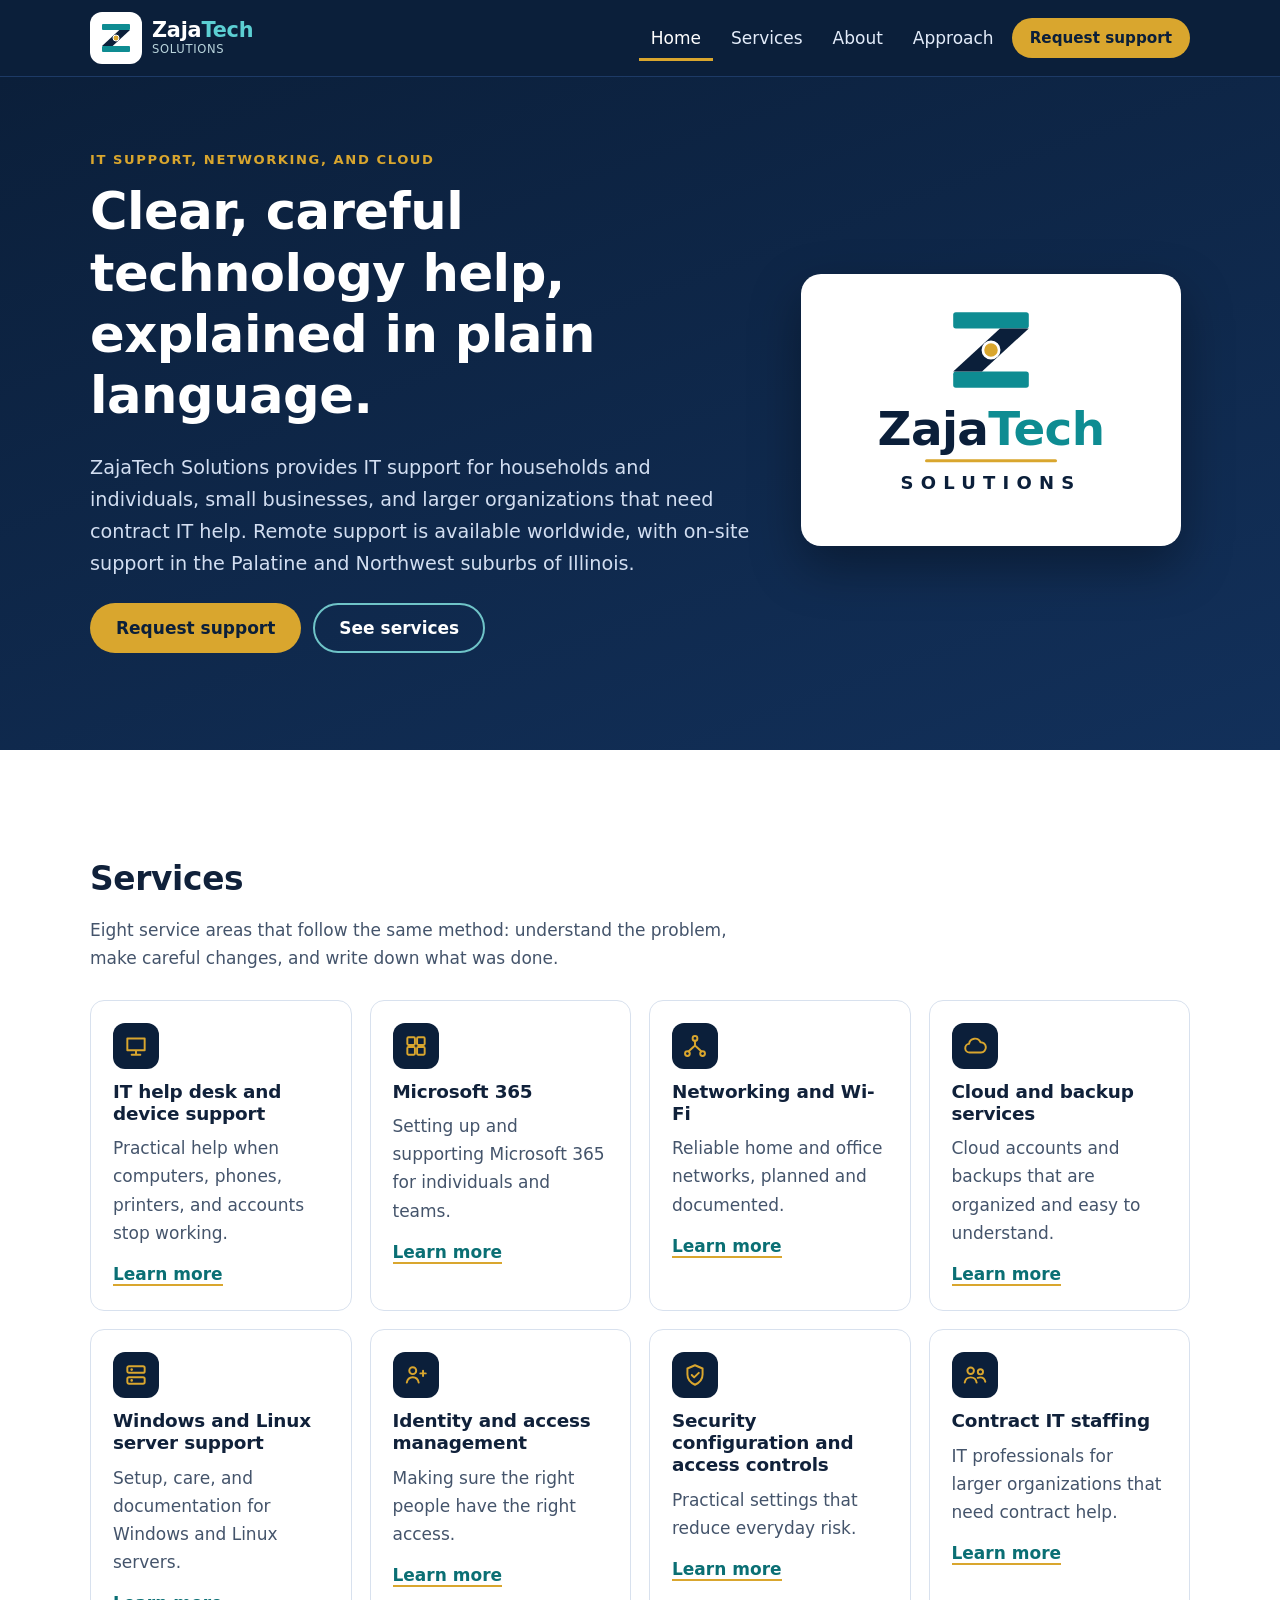
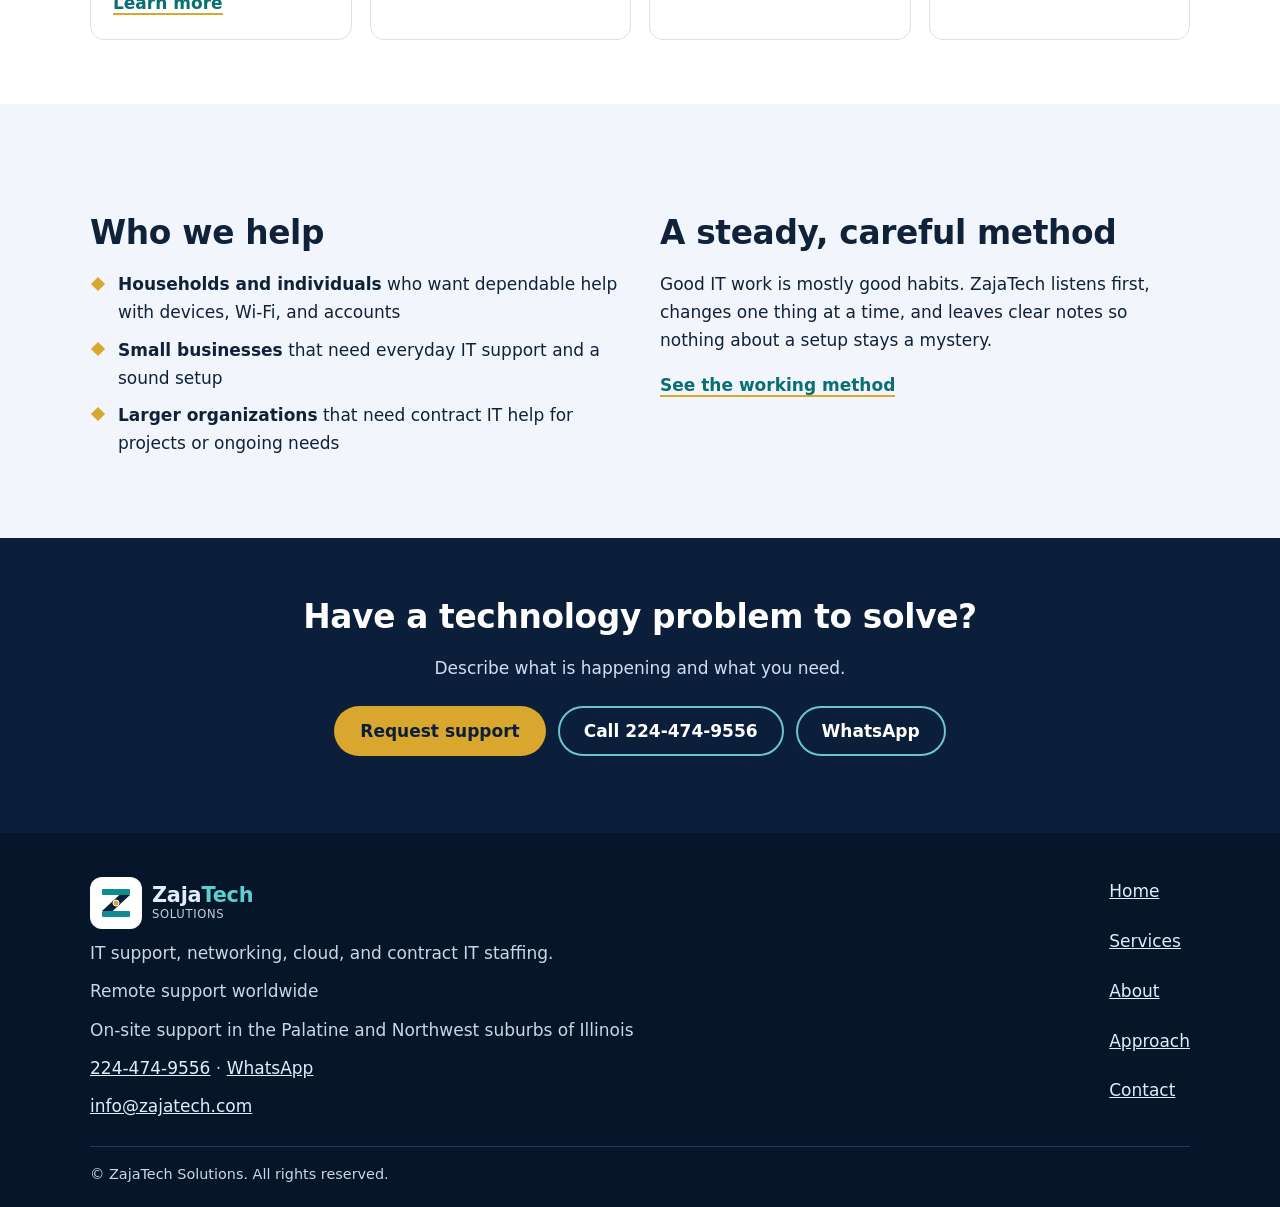
==== commit e62a1708: "Add business email info@zajatech.com Co-Authored-By: Claude Sonnet 5.5 <noreply@anthropic.com> Claud" ====
--- a/index.html
+++ b/index.html
@@ -77,7 +77,8 @@
     <p>IT support, networking, cloud, and contract IT staffing.</p>
     <p>Remote support worldwide</p>
     <p>On-site support in the Palatine and Northwest suburbs of Illinois</p>
-    <p><a href="tel:+12244749556">224-474-9556</a> &middot; <a href="https://wa.me/12244749556" rel="noopener">WhatsApp</a></p></div>
+    <p><a href="tel:+12244749556">224-474-9556</a> &middot; <a href="https://wa.me/12244749556" rel="noopener">WhatsApp</a></p>
+    <p><a href="mailto:info@zajatech.com">info@zajatech.com</a></p></div>
     <ul><li><a href="index.html">Home</a></li><li><a href="services.html">Services</a></li><li><a href="about.html">About</a></li><li><a href="approach.html">Approach</a></li><li><a href="contact.html">Contact</a></li></ul>
   </div>
   <div class="wrap legal"><p>&copy; ZajaTech Solutions. All rights reserved.</p></div>
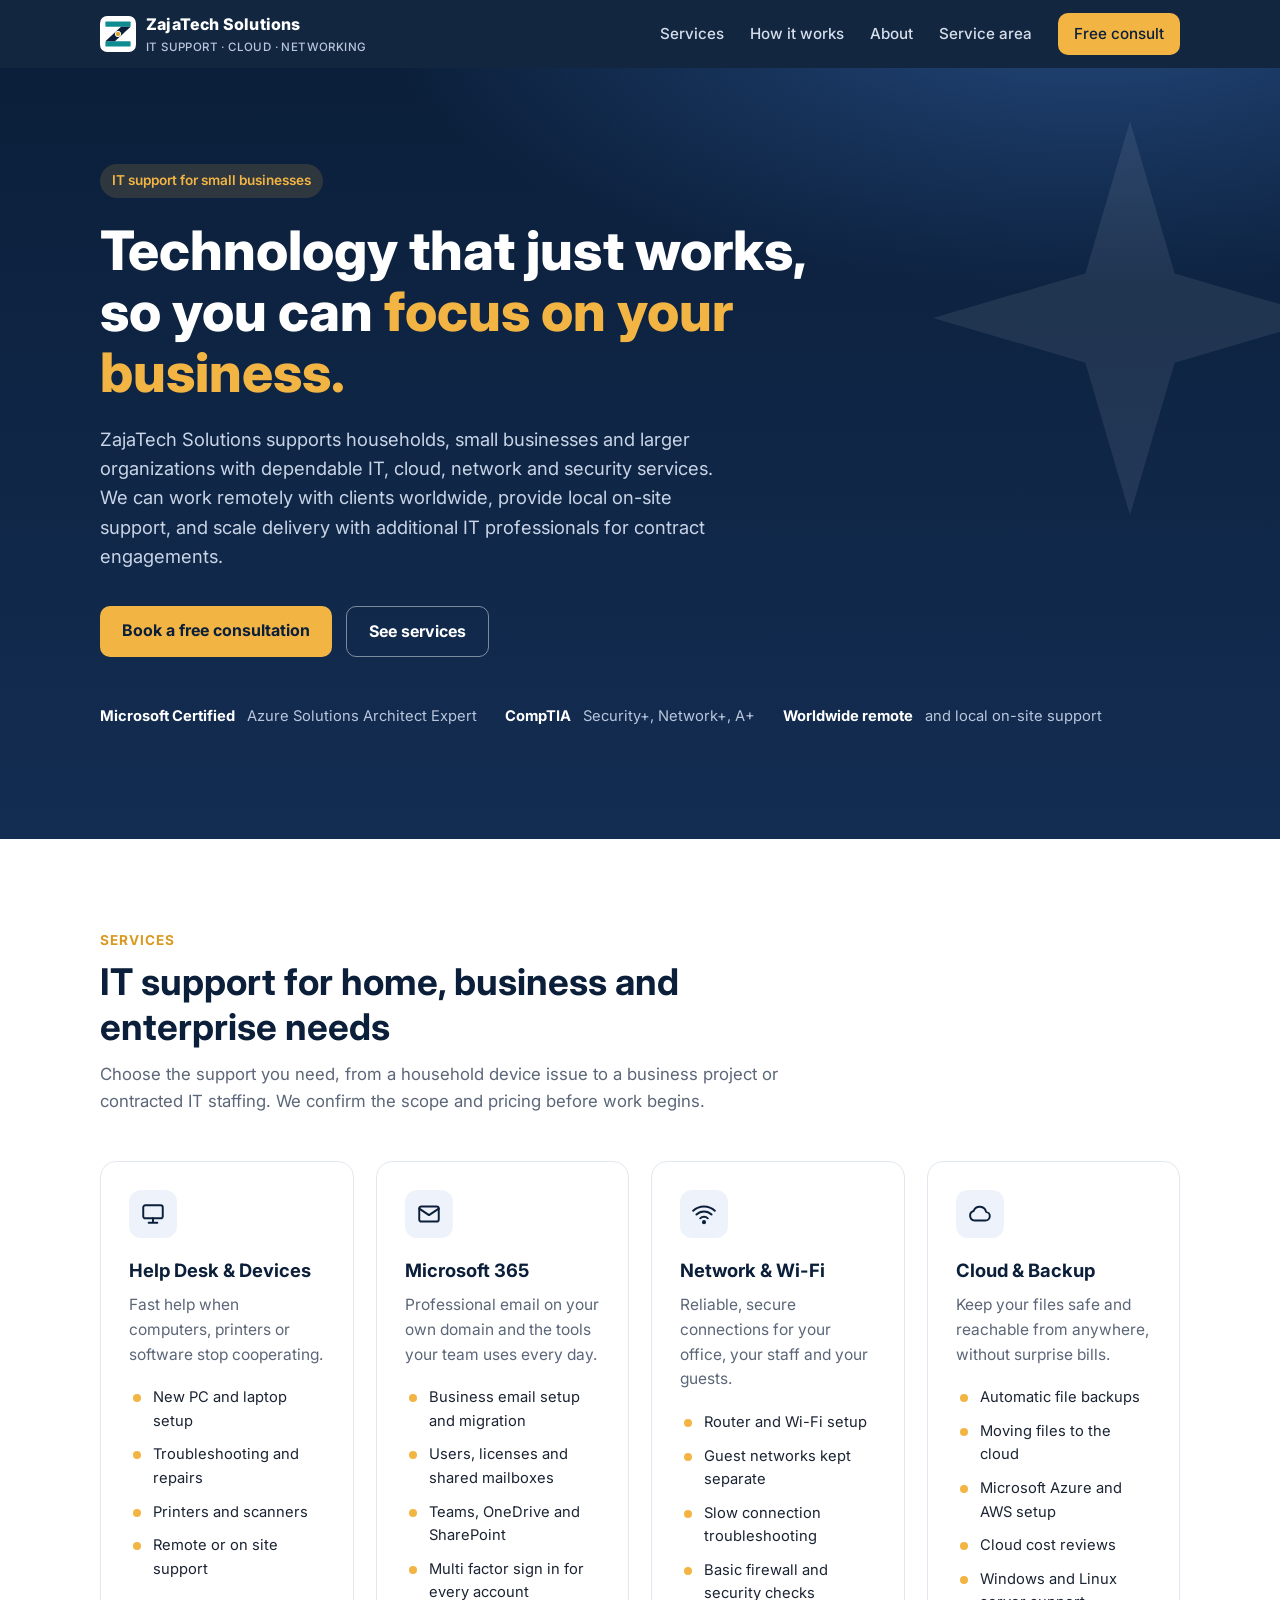
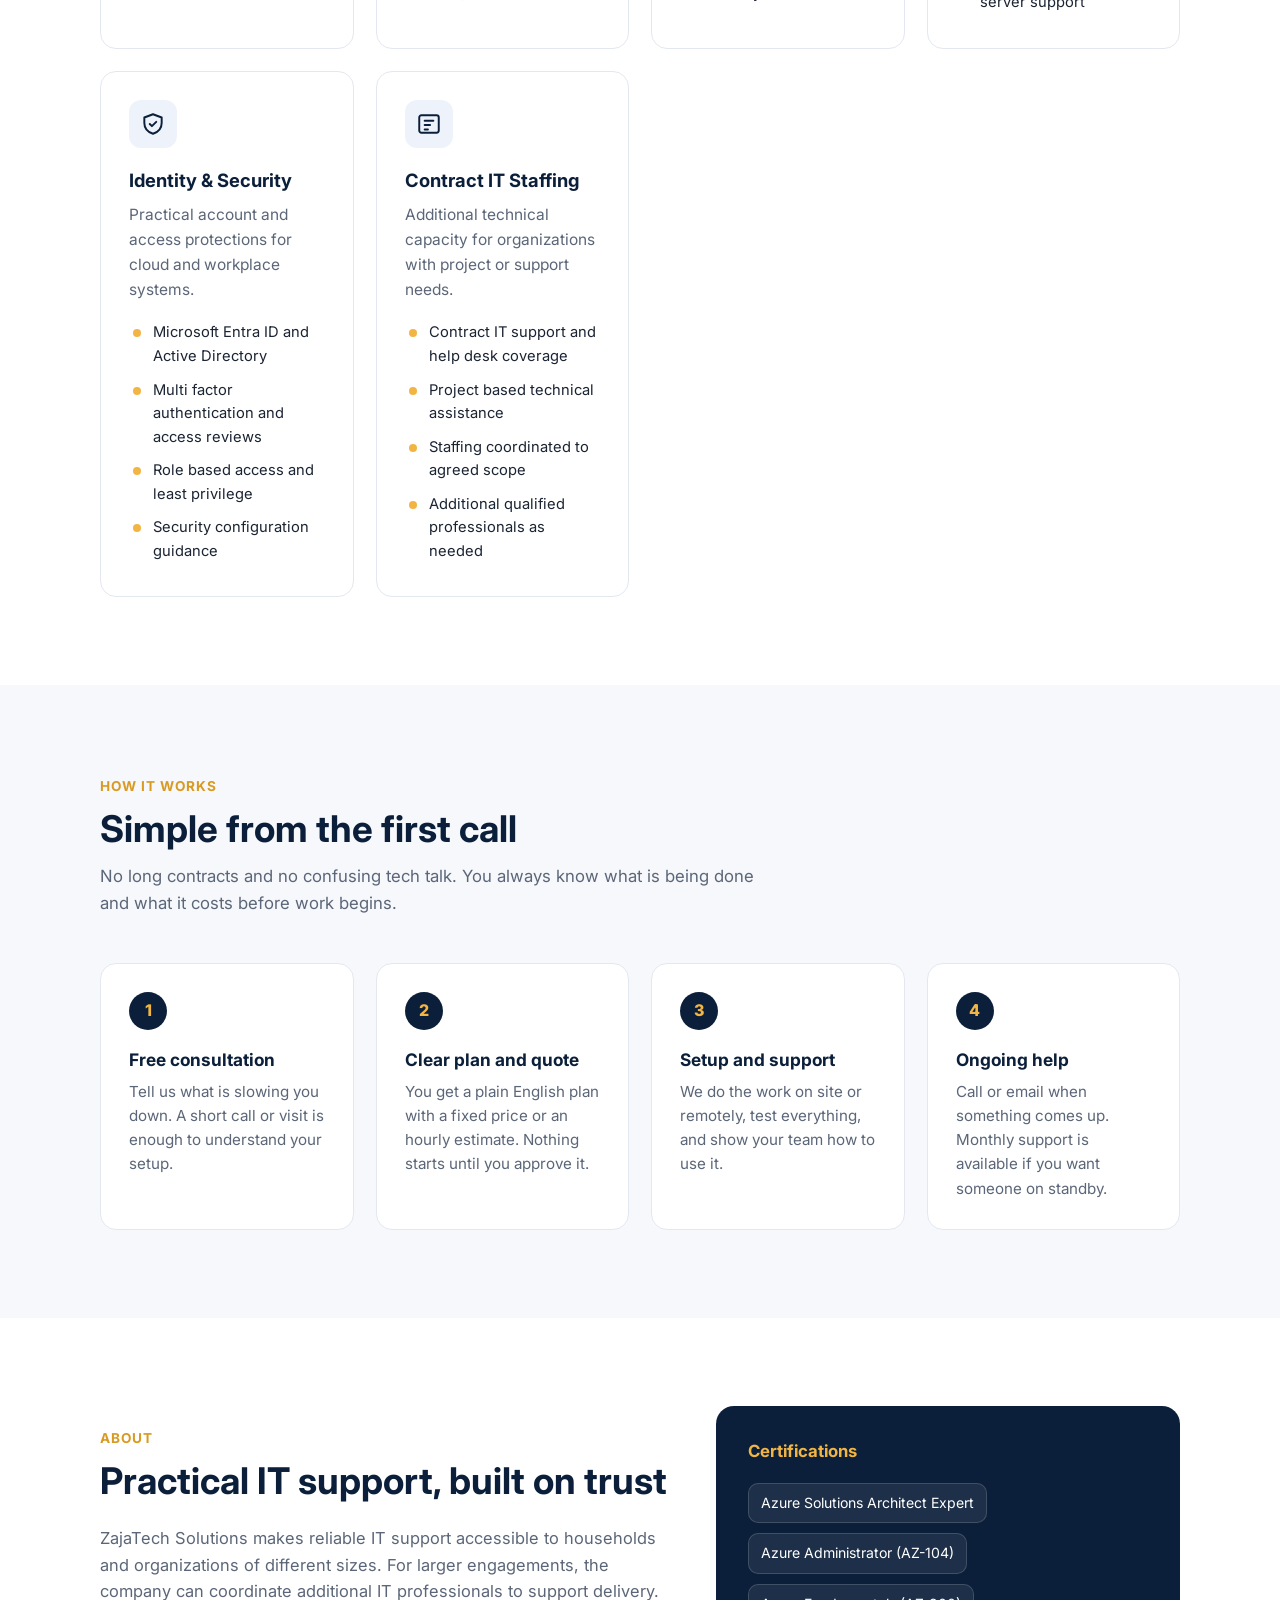
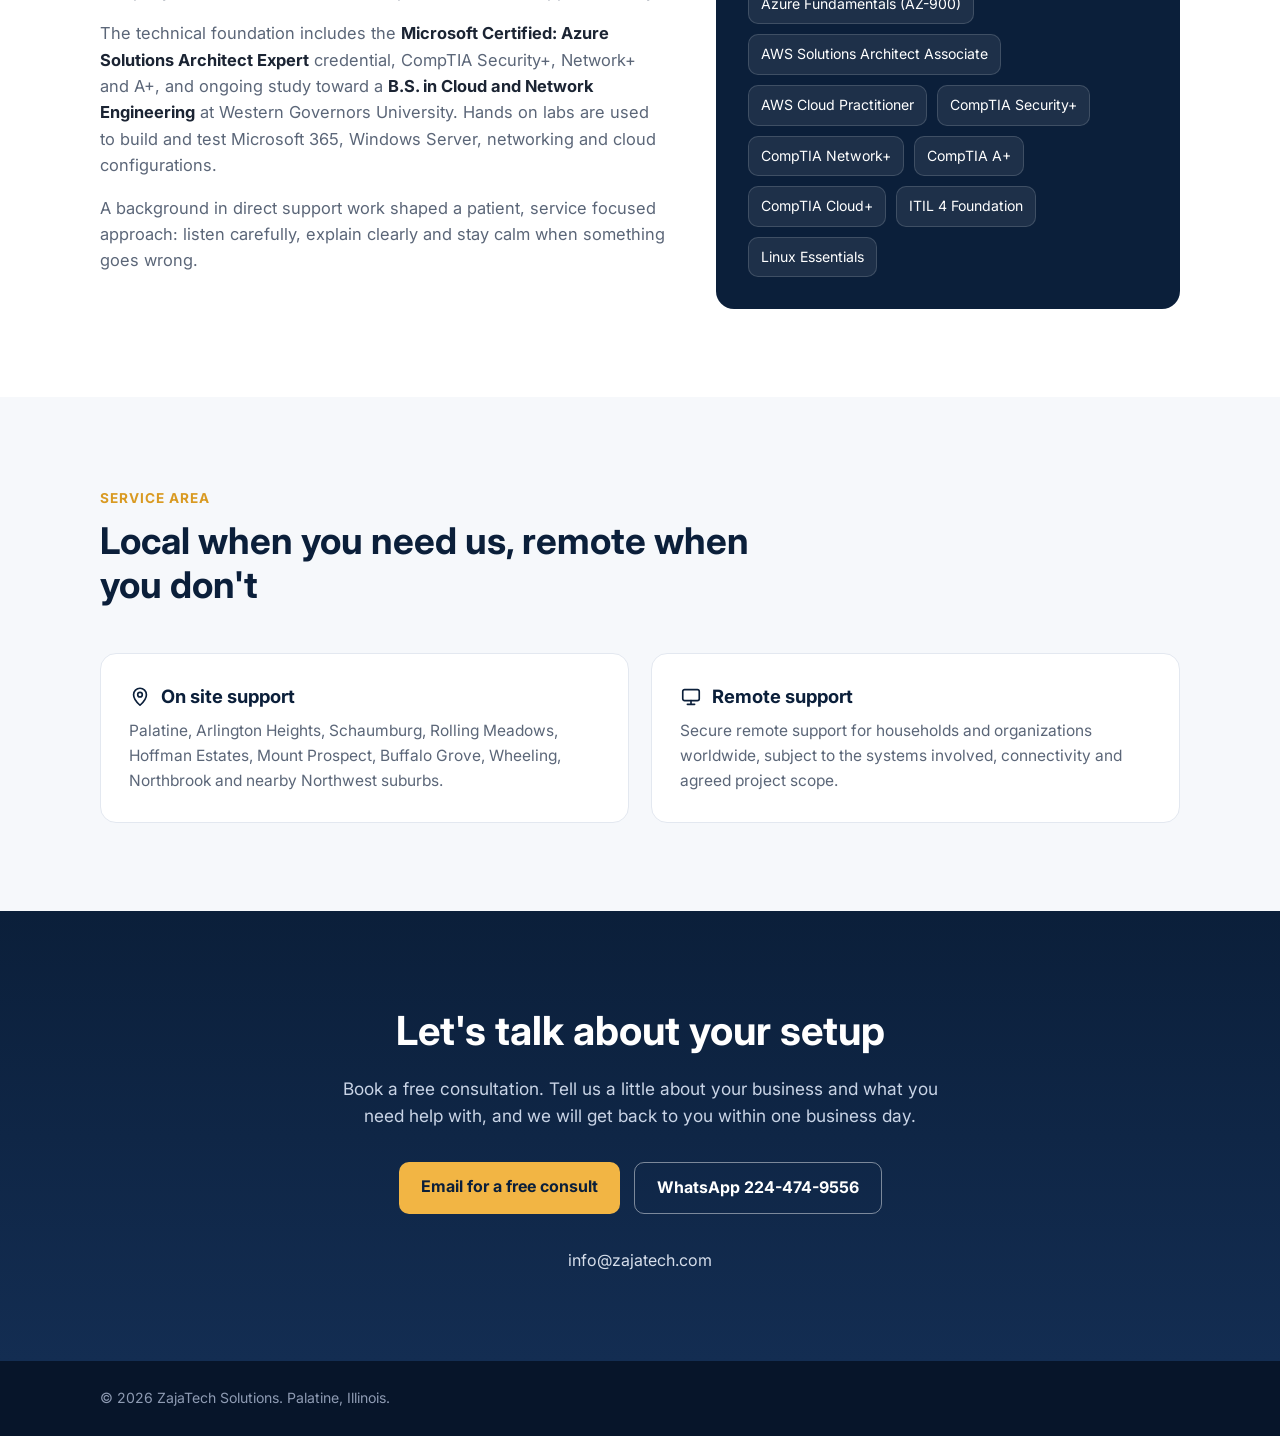
==== commit d0b633cc: "Replace site with ZajaTech Solutions homepage" ====
--- a/index.html
+++ b/index.html
@@ -1,87 +1,271 @@
 <!DOCTYPE html>
 <html lang="en">
 <head>
-<meta charset="utf-8">
+<meta charset="UTF-8">
 <meta name="viewport" content="width=device-width, initial-scale=1">
-<title>ZajaTech Solutions | IT Support, Networking, and Cloud</title>
-<meta name="description" content="ZajaTech Solutions provides IT help desk, Microsoft 365, networking, cloud, server, identity, and security support for households, small businesses, and larger organizations. Remote worldwide, on-site in Palatine, IL.">
-<meta property="og:title" content="ZajaTech Solutions | IT Support, Networking, and Cloud">
-<meta property="og:description" content="ZajaTech Solutions provides IT help desk, Microsoft 365, networking, cloud, server, identity, and security support for households, small businesses, and larger organizations. Remote worldwide, on-site in Palatine, IL.">
-<meta property="og:type" content="website">
-<meta name="theme-color" content="#0B1F3A">
-<link rel="icon" type="image/svg+xml" href="assets/zajatech-favicon.svg">
-<link rel="stylesheet" href="styles.css">
+<title>ZajaTech Solutions | IT Support, Cloud & Networking</title>
+<meta name="description" content="ZajaTech Solutions provides IT support, cloud, network, security and staffing services for households, small businesses and larger organizations. Remote support available worldwide.">
+<link rel="icon" type="image/svg+xml" href="data:image/svg+xml,%3Csvg%20xmlns%3D%22http%3A//www.w3.org/2000/svg%22%20viewBox%3D%220%200%20120%20120%22%3E%3Crect%20width%3D%22120%22%20height%3D%22120%22%20rx%3D%2224%22%20fill%3D%22%23FFFFFF%22/%3E%3Crect%20x%3D%2218%22%20y%3D%2218%22%20width%3D%2284%22%20height%3D%2218%22%20rx%3D%223%22%20fill%3D%22%230E8C92%22/%3E%3Crect%20x%3D%2218%22%20y%3D%2284%22%20width%3D%2284%22%20height%3D%2218%22%20rx%3D%223%22%20fill%3D%22%230E8C92%22/%3E%3Cpolygon%20points%3D%2270%2C36%20102%2C36%2050%2C84%2018%2C84%22%20fill%3D%22%230B1F3A%22/%3E%3Ccircle%20cx%3D%2260%22%20cy%3D%2260%22%20r%3D%229%22%20fill%3D%22%23D9A62E%22%20stroke%3D%22%23FFFFFF%22%20stroke-width%3D%223%22/%3E%3C/svg%3E">
+<link rel="preconnect" href="https://fonts.googleapis.com">
+<link rel="preconnect" href="https://fonts.gstatic.com" crossorigin>
+<link href="https://fonts.googleapis.com/css2?family=Inter:wght@400;500;600;700;800&display=swap" rel="stylesheet">
+<style>
+  :root{
+    --navy:#0b1f3a; --navy-2:#132d52; --gold:#f2b544; --gold-dark:#d99a22;
+    --ink:#1b2433; --muted:#5b6678; --line:#e3e8f0; --bg:#f6f8fb; --white:#ffffff;
+  }
+  *{box-sizing:border-box;margin:0;padding:0}
+  html{scroll-behavior:smooth}
+  body{font-family:Inter,system-ui,-apple-system,Segoe UI,Roboto,sans-serif;color:var(--ink);background:var(--white);line-height:1.6}
+  a{color:inherit;text-decoration:none}
+  .wrap{max-width:1120px;margin:0 auto;padding:0 20px}
+
+  header{position:sticky;top:0;z-index:10;background:rgba(11,31,58,.97);backdrop-filter:blur(6px)}
+  .nav{display:flex;align-items:center;justify-content:space-between;height:68px}
+  .brand{display:flex;align-items:center;gap:10px;color:#fff;font-weight:800;letter-spacing:.2px}
+  .brand-mark{width:36px;height:36px;flex:none}
+  .brand small{display:block;font-weight:500;font-size:.72rem;color:#b9c6dc;letter-spacing:.4px}
+  .links{display:flex;gap:26px;align-items:center}
+  .links a{color:#d6deeb;font-size:.95rem;font-weight:500}
+  .links a:hover{color:#fff}
+  .btn{display:inline-block;background:var(--gold);color:var(--navy);font-weight:700;padding:12px 22px;border-radius:10px;transition:background .2s}
+  .btn:hover{background:var(--gold-dark)}
+  .btn.ghost{background:transparent;color:#fff;border:1.5px solid rgba(255,255,255,.45)}
+  .btn.ghost:hover{background:rgba(255,255,255,.08)}
+  .links .btn{padding:9px 16px;color:var(--navy)}
+  @media (max-width:820px){.links a:not(.btn){display:none}}
+
+  .hero{background:radial-gradient(1200px 500px at 85% -10%,#24497e 0%,transparent 60%),linear-gradient(180deg,var(--navy) 0%,var(--navy-2) 100%);color:#fff;padding:96px 0 110px;position:relative;overflow:hidden}
+  .hero .star-bg{position:absolute;right:-60px;top:40px;width:420px;opacity:.08}
+  .eyebrow{display:inline-block;background:rgba(242,181,68,.15);color:var(--gold);font-weight:600;font-size:.85rem;padding:6px 12px;border-radius:999px;margin-bottom:22px}
+  .hero h1{font-size:clamp(2.1rem,5vw,3.4rem);line-height:1.12;font-weight:800;max-width:760px}
+  .hero h1 span{color:var(--gold)}
+  .hero p{font-size:1.15rem;color:#c9d4e6;max-width:640px;margin:22px 0 34px}
+  .cta{display:flex;gap:14px;flex-wrap:wrap}
+  .trust{display:flex;gap:28px;flex-wrap:wrap;margin-top:48px;color:#b9c6dc;font-size:.92rem}
+  .trust div{display:flex;align-items:center;gap:8px}
+  .trust b{color:#fff}
+
+  section{padding:88px 0}
+  .section-head{max-width:680px;margin-bottom:46px}
+  .section-head .tag{color:var(--gold-dark);font-weight:700;font-size:.85rem;letter-spacing:1px;text-transform:uppercase}
+  .section-head h2{font-size:clamp(1.7rem,3.5vw,2.3rem);line-height:1.2;margin:8px 0 12px;color:var(--navy)}
+  .section-head p{color:var(--muted);font-size:1.05rem}
+
+  .grid{display:grid;gap:22px;grid-template-columns:repeat(auto-fit,minmax(240px,1fr))}
+  .card{background:#fff;border:1px solid var(--line);border-radius:16px;padding:28px;transition:transform .2s,box-shadow .2s}
+  .card:hover{transform:translateY(-3px);box-shadow:0 14px 34px rgba(11,31,58,.08)}
+  .icon{width:48px;height:48px;border-radius:12px;background:#eef3fb;display:grid;place-items:center;margin-bottom:18px}
+  .icon svg{width:26px;height:26px;stroke:var(--navy);fill:none;stroke-width:1.8;stroke-linecap:round;stroke-linejoin:round}
+  .card h3{font-size:1.15rem;color:var(--navy);margin-bottom:8px}
+  .card p{color:var(--muted);font-size:.97rem}
+  .card ul{list-style:none;margin-top:14px}
+  .card li{font-size:.92rem;color:var(--ink);padding:5px 0 5px 24px;position:relative}
+  .card li::before{content:"";position:absolute;left:4px;top:13px;width:8px;height:8px;border-radius:50%;background:var(--gold)}
+
+  .alt{background:var(--bg)}
+  .steps{counter-reset:s;display:grid;gap:22px;grid-template-columns:repeat(auto-fit,minmax(220px,1fr))}
+  .step{background:#fff;border-radius:16px;padding:28px;border:1px solid var(--line);position:relative}
+  .step::before{counter-increment:s;content:counter(s);display:grid;place-items:center;width:38px;height:38px;border-radius:50%;background:var(--navy);color:var(--gold);font-weight:800;margin-bottom:16px}
+  .step h3{color:var(--navy);font-size:1.08rem;margin-bottom:6px}
+  .step p{color:var(--muted);font-size:.95rem}
+
+  .about{display:grid;grid-template-columns:1.1fr .9fr;gap:48px;align-items:center}
+  @media (max-width:860px){.about{grid-template-columns:1fr}}
+  .about p{color:var(--muted);margin-bottom:16px;font-size:1.03rem}
+  .about p strong{color:var(--ink)}
+  .certs{background:var(--navy);color:#fff;border-radius:18px;padding:32px}
+  .certs h3{font-size:1.05rem;margin-bottom:18px;color:var(--gold)}
+  .badges{display:flex;flex-wrap:wrap;gap:10px}
+  .badges span{background:rgba(255,255,255,.08);border:1px solid rgba(255,255,255,.15);padding:8px 12px;border-radius:10px;font-size:.88rem}
+
+  .area{display:grid;grid-template-columns:repeat(auto-fit,minmax(260px,1fr));gap:22px}
+  .area .card h3{display:flex;align-items:center;gap:10px}
+  .towns{color:var(--muted);font-size:.97rem}
+
+  .contact{background:linear-gradient(180deg,var(--navy) 0%,var(--navy-2) 100%);color:#fff;text-align:center}
+  .contact h2{color:#fff;font-size:clamp(1.8rem,4vw,2.5rem);margin-bottom:12px}
+  .contact p{color:#c9d4e6;max-width:600px;margin:0 auto 32px;font-size:1.08rem}
+  .contact .cta{justify-content:center}
+  .contact-lines{display:flex;gap:28px;justify-content:center;flex-wrap:wrap;margin-top:34px;color:#d6deeb}
+  .contact-lines a:hover{color:var(--gold)}
+
+  footer{background:#07152a;color:#8e9bb3;font-size:.88rem;padding:26px 0}
+  footer .wrap{display:flex;justify-content:space-between;gap:12px;flex-wrap:wrap}
+  footer a:hover{color:#fff}
+</style>
 </head>
 <body>
-<a class="skip" href="#main">Skip to main content</a>
-<header class="site-header">
-  <div class="wrap bar">
-    <a class="brand" href="index.html" aria-label="ZajaTech Solutions home"><img class="logo" src="assets/zajatech-mark.svg" alt="" width="52" height="52"><span><b>Zaja<span>Tech</span></b><small>Solutions</small></span></a>
-    <nav aria-label="Main"><ul><li><a href="index.html" aria-current="page">Home</a></li><li><a href="services.html">Services</a></li><li><a href="about.html">About</a></li><li><a href="approach.html">Approach</a></li><li><a class="btn btn-gold btn-sm" href="contact.html">Request support</a></li></ul></nav>
+
+<header>
+  <div class="wrap nav">
+    <a class="brand" href="#top" aria-label="ZajaTech Solutions home">
+      <img class="brand-mark" src="data:image/svg+xml,%3Csvg%20xmlns%3D%22http%3A//www.w3.org/2000/svg%22%20viewBox%3D%220%200%20120%20120%22%3E%3Crect%20width%3D%22120%22%20height%3D%22120%22%20rx%3D%2224%22%20fill%3D%22%23FFFFFF%22/%3E%3Crect%20x%3D%2218%22%20y%3D%2218%22%20width%3D%2284%22%20height%3D%2218%22%20rx%3D%223%22%20fill%3D%22%230E8C92%22/%3E%3Crect%20x%3D%2218%22%20y%3D%2284%22%20width%3D%2284%22%20height%3D%2218%22%20rx%3D%223%22%20fill%3D%22%230E8C92%22/%3E%3Cpolygon%20points%3D%2270%2C36%20102%2C36%2050%2C84%2018%2C84%22%20fill%3D%22%230B1F3A%22/%3E%3Ccircle%20cx%3D%2260%22%20cy%3D%2260%22%20r%3D%229%22%20fill%3D%22%23D9A62E%22%20stroke%3D%22%23FFFFFF%22%20stroke-width%3D%223%22/%3E%3C/svg%3E" alt="">
+      <div>ZajaTech Solutions<small>IT SUPPORT · CLOUD · NETWORKING</small></div>
+    </a>
+    <nav class="links">
+      <a href="#services">Services</a>
+      <a href="#how">How it works</a>
+      <a href="#about">About</a>
+      <a href="#area">Service area</a>
+      <a class="btn" href="#contact">Free consult</a>
+    </nav>
   </div>
 </header>
-<main id="main">
-
-<section class="hero">
-  <div class="wrap hero-grid">
-    <div>
-      <p class="eyebrow">IT support, networking, and cloud</p>
-      <h1>Clear, careful technology help, explained in plain language.</h1>
-      <p class="lead">ZajaTech Solutions provides IT support for households and individuals, small businesses, and larger organizations that need contract IT help. Remote support is available worldwide, with on-site support in the Palatine and Northwest suburbs of Illinois.</p>
-      <p class="actions"><a class="btn btn-gold" href="contact.html">Request support</a><a class="btn btn-ghost" href="services.html">See services</a></p>
-    </div>
-    <div class="hero-art">
-      <img src="assets/zajatech-logo.svg" alt="ZajaTech Solutions logo" width="600" height="420">
-    </div>
+
+<main id="top">
+  <section class="hero">
+    <svg class="star-bg" viewBox="0 0 32 32" aria-hidden="true"><path d="M16 1l3.4 11.6L31 16l-11.6 3.4L16 31l-3.4-11.6L1 16l11.6-3.4z" fill="#ffffff"/></svg>
+    <div class="wrap">
+      <span class="eyebrow">IT support for small businesses</span>
+      <h1>Technology that just works, so you can <span>focus on your business.</span></h1>
+      <p>ZajaTech Solutions supports households, small businesses and larger organizations with dependable IT, cloud, network and security services. We can work remotely with clients worldwide, provide local on-site support, and scale delivery with additional IT professionals for contract engagements.</p>
+      <div class="cta">
+        <a class="btn" href="#contact">Book a free consultation</a>
+        <a class="btn ghost" href="#services">See services</a>
+      </div>
+      <div class="trust">
+        <div><b>Microsoft Certified</b>&nbsp;Azure Solutions Architect Expert</div>
+        <div><b>CompTIA</b>&nbsp;Security+, Network+, A+</div>
+        <div><b>Worldwide remote</b>&nbsp;and local on-site support</div>
+      </div>
+    </div>
+  </section>
+
+  <section id="services">
+    <div class="wrap">
+      <div class="section-head">
+        <span class="tag">Services</span>
+        <h2>IT support for home, business and enterprise needs</h2>
+        <p>Choose the support you need, from a household device issue to a business project or contracted IT staffing. We confirm the scope and pricing before work begins.</p>
+      </div>
+      <div class="grid">
+        <div class="card">
+          <div class="icon"><svg viewBox="0 0 24 24"><rect x="3" y="4" width="18" height="12" rx="2"/><path d="M8 20h8M12 16v4"/></svg></div>
+          <h3>Help Desk &amp; Devices</h3>
+          <p>Fast help when computers, printers or software stop cooperating.</p>
+          <ul><li>New PC and laptop setup</li><li>Troubleshooting and repairs</li><li>Printers and scanners</li><li>Remote or on site support</li></ul>
+        </div>
+        <div class="card">
+          <div class="icon"><svg viewBox="0 0 24 24"><rect x="3" y="5" width="18" height="14" rx="2"/><path d="M3 7l9 6 9-6"/></svg></div>
+          <h3>Microsoft 365</h3>
+          <p>Professional email on your own domain and the tools your team uses every day.</p>
+          <ul><li>Business email setup and migration</li><li>Users, licenses and shared mailboxes</li><li>Teams, OneDrive and SharePoint</li><li>Multi factor sign in for every account</li></ul>
+        </div>
+        <div class="card">
+          <div class="icon"><svg viewBox="0 0 24 24"><path d="M5 12.5a10 10 0 0 1 14 0M8.5 16a5 5 0 0 1 7 0"/><circle cx="12" cy="19.5" r="1"/><path d="M2 9a14.5 14.5 0 0 1 20 0"/></svg></div>
+          <h3>Network &amp; Wi-Fi</h3>
+          <p>Reliable, secure connections for your office, your staff and your guests.</p>
+          <ul><li>Router and Wi-Fi setup</li><li>Guest networks kept separate</li><li>Slow connection troubleshooting</li><li>Basic firewall and security checks</li></ul>
+        </div>
+        <div class="card">
+          <div class="icon"><svg viewBox="0 0 24 24"><path d="M7 18h10a4 4 0 0 0 .6-7.96A6 6 0 0 0 6.1 9.2 4.5 4.5 0 0 0 7 18z"/></svg></div>
+          <h3>Cloud &amp; Backup</h3>
+          <p>Keep your files safe and reachable from anywhere, without surprise bills.</p>
+          <ul><li>Automatic file backups</li><li>Moving files to the cloud</li><li>Microsoft Azure and AWS setup</li><li>Cloud cost reviews</li><li>Windows and Linux server support</li></ul>
+        </div>
+
+        <div class="card">
+          <div class="icon"><svg viewBox="0 0 24 24"><path d="M12 3l8 3v5c0 5-3.5 8.5-8 10-4.5-1.5-8-5-8-10V6l8-3z"/><path d="M9 12l2 2 4-4"/></svg></div>
+          <h3>Identity &amp; Security</h3>
+          <p>Practical account and access protections for cloud and workplace systems.</p>
+          <ul><li>Microsoft Entra ID and Active Directory</li><li>Multi factor authentication and access reviews</li><li>Role based access and least privilege</li><li>Security configuration guidance</li></ul>
+        </div>
+        <div class="card">
+          <div class="icon"><svg viewBox="0 0 24 24"><rect x="3" y="4" width="18" height="16" rx="2"/><path d="M8 9h8M8 13h5M8 17h3"/></svg></div>
+          <h3>Contract IT Staffing</h3>
+          <p>Additional technical capacity for organizations with project or support needs.</p>
+          <ul><li>Contract IT support and help desk coverage</li><li>Project based technical assistance</li><li>Staffing coordinated to agreed scope</li><li>Additional qualified professionals as needed</li></ul>
+        </div>
+      </div>
+    </div>
+  </section>
+
+  <section id="how" class="alt">
+    <div class="wrap">
+      <div class="section-head">
+        <span class="tag">How it works</span>
+        <h2>Simple from the first call</h2>
+        <p>No long contracts and no confusing tech talk. You always know what is being done and what it costs before work begins.</p>
+      </div>
+      <div class="steps">
+        <div class="step"><h3>Free consultation</h3><p>Tell us what is slowing you down. A short call or visit is enough to understand your setup.</p></div>
+        <div class="step"><h3>Clear plan and quote</h3><p>You get a plain English plan with a fixed price or an hourly estimate. Nothing starts until you approve it.</p></div>
+        <div class="step"><h3>Setup and support</h3><p>We do the work on site or remotely, test everything, and show your team how to use it.</p></div>
+        <div class="step"><h3>Ongoing help</h3><p>Call or email when something comes up. Monthly support is available if you want someone on standby.</p></div>
+      </div>
+    </div>
+  </section>
+
+  <section id="about">
+    <div class="wrap about">
+      <div>
+        <div class="section-head" style="margin-bottom:22px">
+          <span class="tag">About</span>
+          <h2>Practical IT support, built on trust</h2>
+        </div>
+        <p>ZajaTech Solutions makes reliable IT support accessible to households and organizations of different sizes. For larger engagements, the company can coordinate additional IT professionals to support delivery.</p>
+        <p>The technical foundation includes the <strong>Microsoft Certified: Azure Solutions Architect Expert</strong> credential, CompTIA Security+, Network+ and A+, and ongoing study toward a <strong>B.S. in Cloud and Network Engineering</strong> at Western Governors University. Hands on labs are used to build and test Microsoft 365, Windows Server, networking and cloud configurations.</p>
+        <p>A background in direct support work shaped a patient, service focused approach: listen carefully, explain clearly and stay calm when something goes wrong.</p>
+      </div>
+      <div class="certs">
+        <h3>Certifications</h3>
+        <div class="badges">
+          <span>Azure Solutions Architect Expert</span>
+          <span>Azure Administrator (AZ-104)</span>
+          <span>Azure Fundamentals (AZ-900)</span>
+          <span>AWS Solutions Architect Associate</span>
+          <span>AWS Cloud Practitioner</span>
+          <span>CompTIA Security+</span>
+          <span>CompTIA Network+</span>
+          <span>CompTIA A+</span>
+          <span>CompTIA Cloud+</span>
+          <span>ITIL 4 Foundation</span>
+          <span>Linux Essentials</span>
+        </div>
+      </div>
+    </div>
+  </section>
+
+  <section id="area" class="alt">
+    <div class="wrap">
+      <div class="section-head">
+        <span class="tag">Service area</span>
+        <h2>Local when you need us, remote when you don't</h2>
+      </div>
+      <div class="area">
+        <div class="card">
+          <h3><svg viewBox="0 0 24 24" width="22" height="22" fill="none" stroke="#0b1f3a" stroke-width="1.8" stroke-linecap="round" stroke-linejoin="round"><path d="M12 21s7-6.2 7-11.5A7 7 0 0 0 5 9.5C5 14.8 12 21 12 21z"/><circle cx="12" cy="9.5" r="2.5"/></svg>On site support</h3>
+          <p class="towns">Palatine, Arlington Heights, Schaumburg, Rolling Meadows, Hoffman Estates, Mount Prospect, Buffalo Grove, Wheeling, Northbrook and nearby Northwest suburbs.</p>
+        </div>
+        <div class="card">
+          <h3><svg viewBox="0 0 24 24" width="22" height="22" fill="none" stroke="#0b1f3a" stroke-width="1.8" stroke-linecap="round" stroke-linejoin="round"><rect x="3" y="4" width="18" height="12" rx="2"/><path d="M8 20h8M12 16v4"/></svg>Remote support</h3>
+          <p class="towns">Secure remote support for households and organizations worldwide, subject to the systems involved, connectivity and agreed project scope.</p>
+        </div>
+      </div>
+    </div>
+  </section>
+
+  <section id="contact" class="contact">
+    <div class="wrap">
+      <h2>Let's talk about your setup</h2>
+      <p>Book a free consultation. Tell us a little about your business and what you need help with, and we will get back to you within one business day.</p>
+      <div class="cta">
+        <a class="btn" href="mailto:info@zajatech.com?subject=Free%20consultation%20request">Email for a free consult</a>
+        <a class="btn ghost" href="https://wa.me/12244749556" target="_blank" rel="noopener">WhatsApp 224-474-9556</a>
+      </div>
+      <div class="contact-lines">
+        <a href="mailto:info@zajatech.com">info@zajatech.com</a>
+      </div>
+    </div>
+  </section>
+</main>
+
+<footer>
+  <div class="wrap">
+    <span>&copy; <span id="yr">2026</span> ZajaTech Solutions. Palatine, Illinois.</span>
   </div>
-</section>
-
-<section class="section">
-  <div class="wrap">
-    <h2>Services</h2>
-    <p class="sub">Eight service areas that follow the same method: understand the problem, make careful changes, and write down what was done.</p>
-    <div class="grid4"><article class="card"><div class="ico"><svg viewBox="0 0 24 24" aria-hidden="true" fill="none" stroke="currentColor" stroke-width="1.8" stroke-linecap="round" stroke-linejoin="round"><path d="M4 5h16v11H4zM8 20h8M12 16v4"/></svg></div><h3>IT help desk and device support</h3><p>Practical help when computers, phones, printers, and accounts stop working.</p><a class="more" href="services.html#helpdesk">Learn more<span class="sr"> about it help desk and device support</span></a></article><article class="card"><div class="ico"><svg viewBox="0 0 24 24" aria-hidden="true" fill="none" stroke="currentColor" stroke-width="1.8" stroke-linecap="round" stroke-linejoin="round"><rect x="4" y="4" width="7" height="7" rx="1"/><rect x="13" y="4" width="7" height="7" rx="1"/><rect x="4" y="13" width="7" height="7" rx="1"/><rect x="13" y="13" width="7" height="7" rx="1"/></svg></div><h3>Microsoft 365</h3><p>Setting up and supporting Microsoft 365 for individuals and teams.</p><a class="more" href="services.html#m365">Learn more<span class="sr"> about microsoft 365</span></a></article><article class="card"><div class="ico"><svg viewBox="0 0 24 24" aria-hidden="true" fill="none" stroke="currentColor" stroke-width="1.8" stroke-linecap="round" stroke-linejoin="round"><circle cx="12" cy="5" r="2.2"/><circle cx="5" cy="19" r="2.2"/><circle cx="19" cy="19" r="2.2"/><path d="M12 7.2v4.3M12 11.5l-6 5.5M12 11.5l6 5.5"/></svg></div><h3>Networking and Wi-Fi</h3><p>Reliable home and office networks, planned and documented.</p><a class="more" href="services.html#network">Learn more<span class="sr"> about networking and wi-fi</span></a></article><article class="card"><div class="ico"><svg viewBox="0 0 24 24" aria-hidden="true" fill="none" stroke="currentColor" stroke-width="1.8" stroke-linecap="round" stroke-linejoin="round"><path d="M7 18a4 4 0 0 1-.5-7.97A5.5 5.5 0 0 1 17 8.5a4.75 4.75 0 0 1 .5 9.5z"/></svg></div><h3>Cloud and backup services</h3><p>Cloud accounts and backups that are organized and easy to understand.</p><a class="more" href="services.html#cloud">Learn more<span class="sr"> about cloud and backup services</span></a></article><article class="card"><div class="ico"><svg viewBox="0 0 24 24" aria-hidden="true" fill="none" stroke="currentColor" stroke-width="1.8" stroke-linecap="round" stroke-linejoin="round"><rect x="4" y="4" width="16" height="6" rx="1.5"/><rect x="4" y="14" width="16" height="6" rx="1.5"/><path d="M8 7h.01M8 17h.01" stroke-width="2.4"/></svg></div><h3>Windows and Linux server support</h3><p>Setup, care, and documentation for Windows and Linux servers.</p><a class="more" href="services.html#servers">Learn more<span class="sr"> about windows and linux server support</span></a></article><article class="card"><div class="ico"><svg viewBox="0 0 24 24" aria-hidden="true" fill="none" stroke="currentColor" stroke-width="1.8" stroke-linecap="round" stroke-linejoin="round"><circle cx="9" cy="8" r="3.2"/><path d="M3.5 19c.6-3.2 3-5 5.5-5s4.9 1.8 5.5 5M16 10.5h5M18.5 8v5"/></svg></div><h3>Identity and access management</h3><p>Making sure the right people have the right access.</p><a class="more" href="services.html#identity">Learn more<span class="sr"> about identity and access management</span></a></article><article class="card"><div class="ico"><svg viewBox="0 0 24 24" aria-hidden="true" fill="none" stroke="currentColor" stroke-width="1.8" stroke-linecap="round" stroke-linejoin="round"><path d="M12 3l7 3v5.5c0 4.3-2.9 7.6-7 9.5-4.1-1.9-7-5.2-7-9.5V6z"/><path d="M9 12l2.2 2.2L15.5 10"/></svg></div><h3>Security configuration and access controls</h3><p>Practical settings that reduce everyday risk.</p><a class="more" href="services.html#security">Learn more<span class="sr"> about security configuration and access controls</span></a></article><article class="card"><div class="ico"><svg viewBox="0 0 24 24" aria-hidden="true" fill="none" stroke="currentColor" stroke-width="1.8" stroke-linecap="round" stroke-linejoin="round"><circle cx="8" cy="8" r="3"/><circle cx="17" cy="9" r="2.4"/><path d="M2.5 19c.5-3 2.7-4.8 5.5-4.8s5 1.8 5.5 4.8M14.5 14.6c.8-.3 1.6-.4 2.5-.4 2.3 0 4 1.5 4.5 4"/></svg></div><h3>Contract IT staffing</h3><p>IT professionals for larger organizations that need contract help.</p><a class="more" href="services.html#staffing">Learn more<span class="sr"> about contract it staffing</span></a></article></div>
-  </div>
-</section>
-
-<section class="section tint">
-  <div class="wrap two">
-    <div>
-      <h2>Who we help</h2>
-      <ul class="ticks">
-        <li><b>Households and individuals</b> who want dependable help with devices, Wi-Fi, and accounts</li>
-        <li><b>Small businesses</b> that need everyday IT support and a sound setup</li>
-        <li><b>Larger organizations</b> that need contract IT help for projects or ongoing needs</li>
-      </ul>
-    </div>
-    <div>
-      <h2>A steady, careful method</h2>
-      <p>Good IT work is mostly good habits. ZajaTech listens first, changes one thing at a time, and leaves clear notes so nothing about a setup stays a mystery.</p>
-      <p><a class="more" href="approach.html">See the working method</a></p>
-    </div>
-  </div>
-</section>
-
-<section class="cta-band">
-  <div class="wrap">
-    <h2>Have a technology problem to solve?</h2>
-    <p>Describe what is happening and what you need.</p>
-    <p class="actions center"><a class="btn btn-gold" href="contact.html">Request support</a><a class="btn btn-ghost" href="tel:+12244749556">Call 224-474-9556</a><a class="btn btn-ghost" href="https://wa.me/12244749556" rel="noopener">WhatsApp</a></p>
-  </div>
-</section>
-
-</main>
-<footer class="site-footer">
-  <div class="wrap foot">
-    <div><a class="brand" href="index.html"><img class="logo" src="assets/zajatech-mark.svg" alt="" width="52" height="52"><span><b>Zaja<span>Tech</span></b><small>Solutions</small></span></a>
-    <p>IT support, networking, cloud, and contract IT staffing.</p>
-    <p>Remote support worldwide</p>
-    <p>On-site support in the Palatine and Northwest suburbs of Illinois</p>
-    <p><a href="tel:+12244749556">224-474-9556</a> &middot; <a href="https://wa.me/12244749556" rel="noopener">WhatsApp</a></p>
-    <p><a href="mailto:info@zajatech.com">info@zajatech.com</a></p></div>
-    <ul><li><a href="index.html">Home</a></li><li><a href="services.html">Services</a></li><li><a href="about.html">About</a></li><li><a href="approach.html">Approach</a></li><li><a href="contact.html">Contact</a></li></ul>
-  </div>
-  <div class="wrap legal"><p>&copy; ZajaTech Solutions. All rights reserved.</p></div>
 </footer>
+<script>document.getElementById('yr').textContent=new Date().getFullYear();</script>
 </body>
 </html>
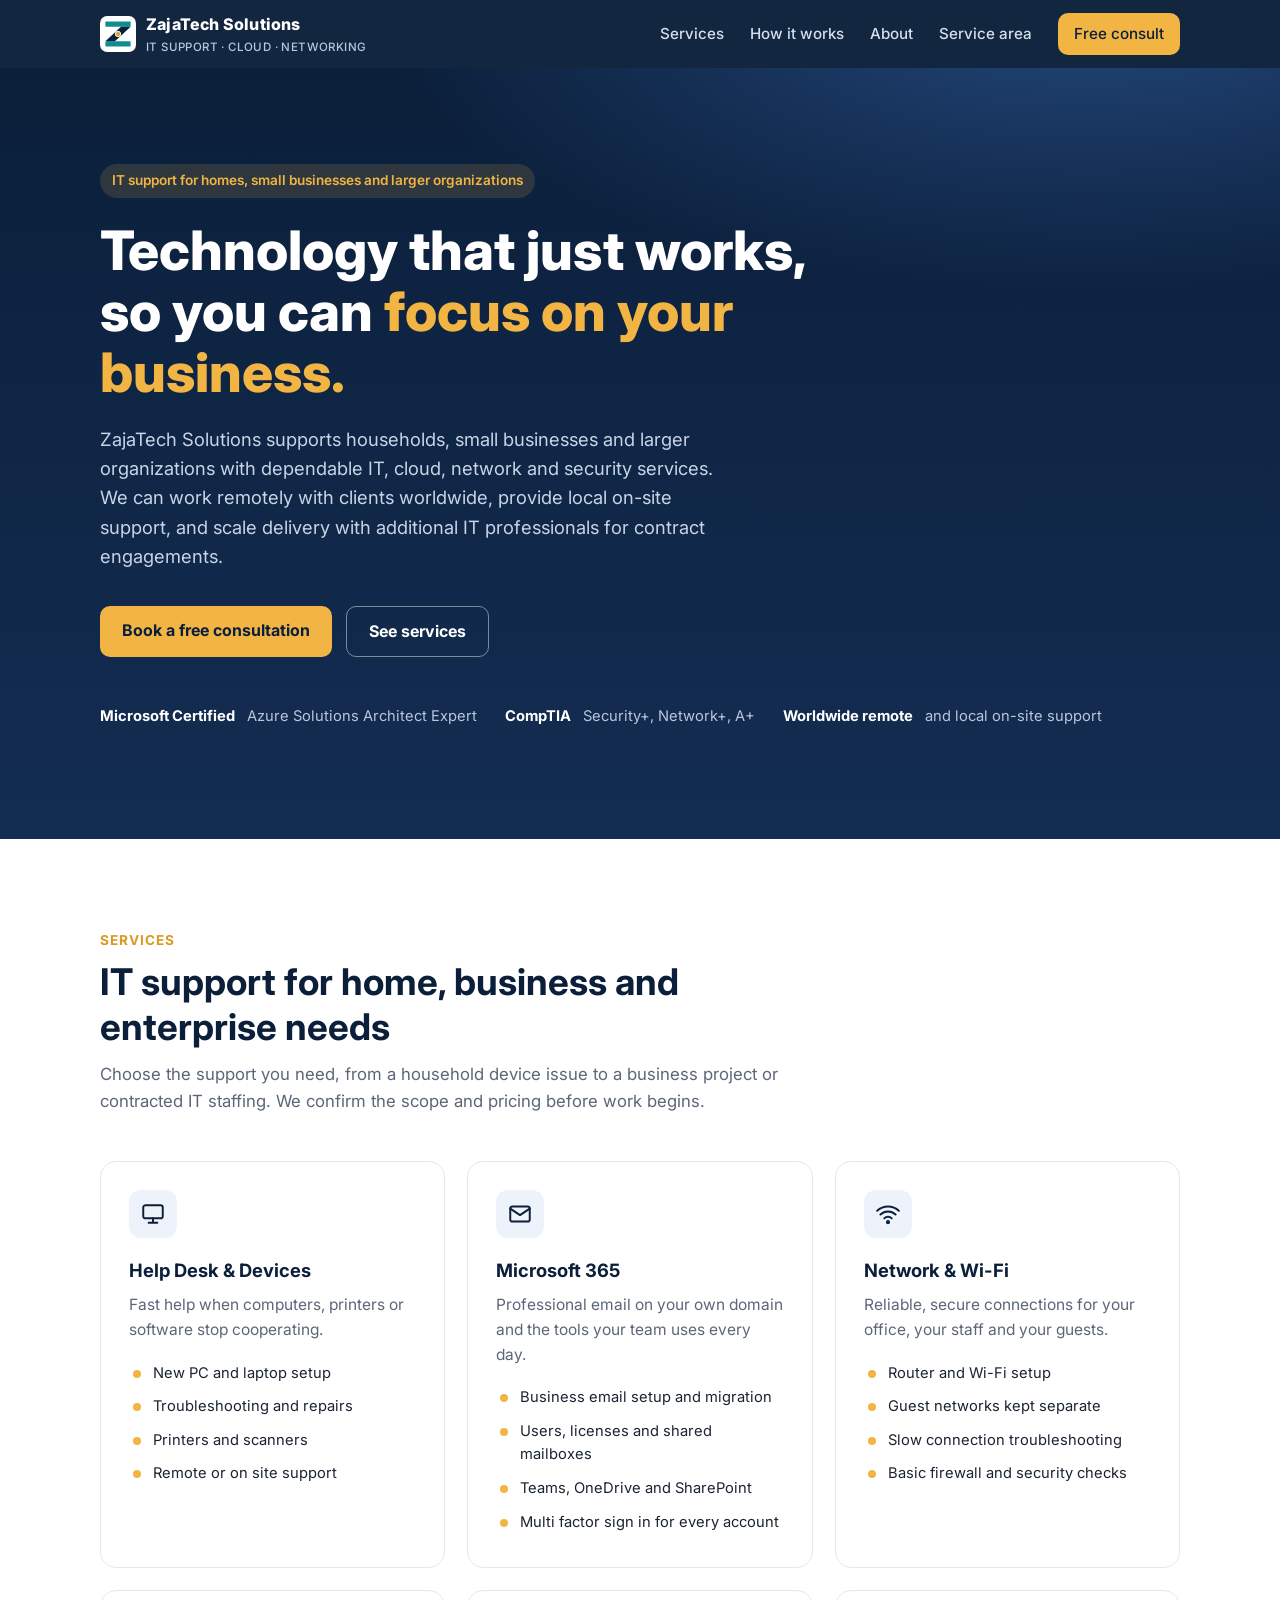
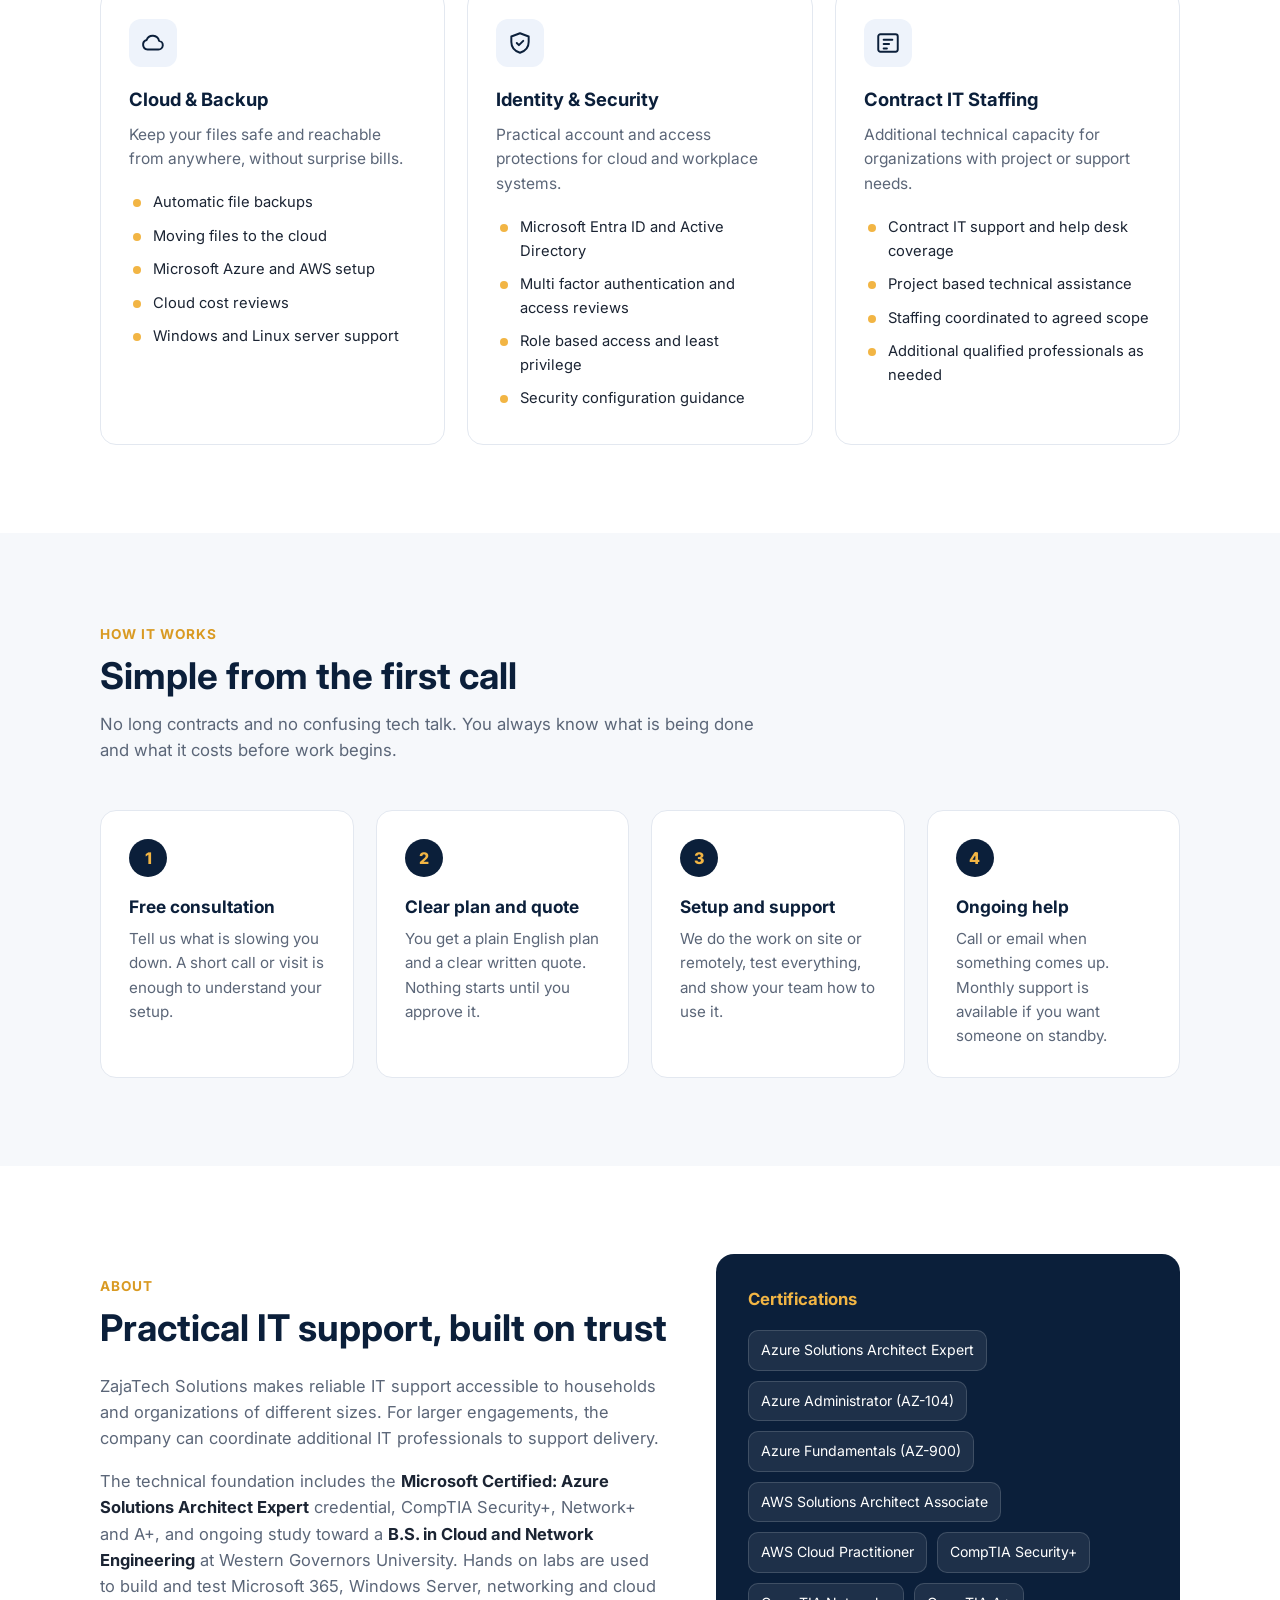
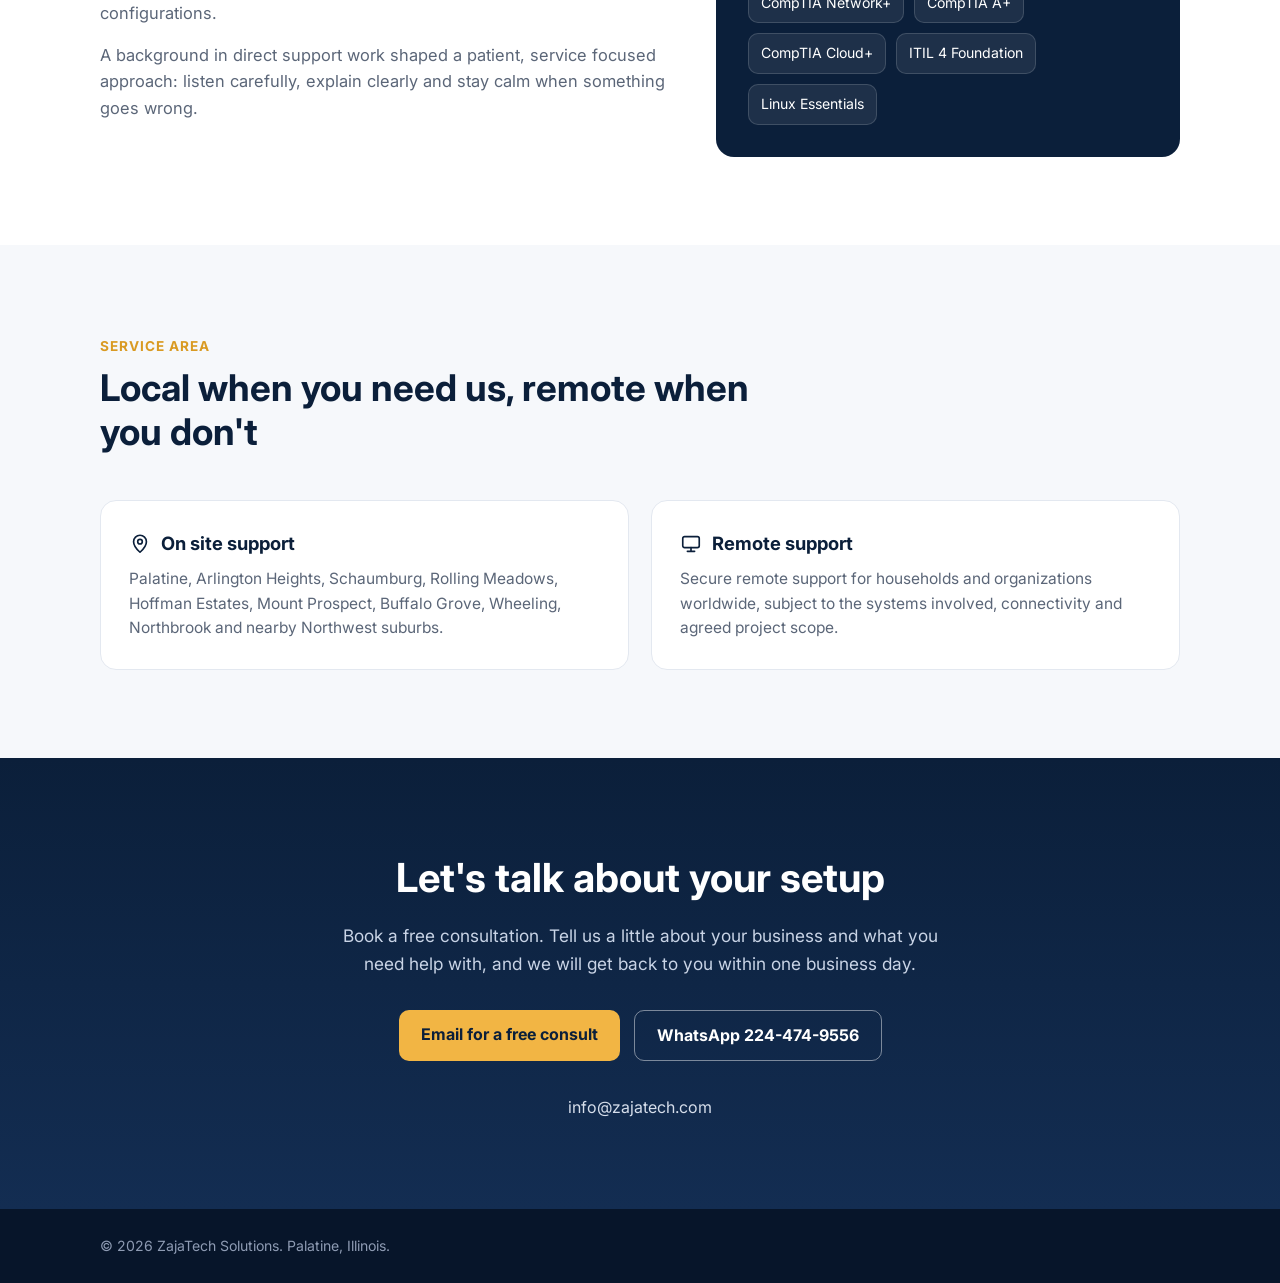
==== commit 4a151004: "Remove star, mobile menu, 3 column services, copy fixes" ====
--- a/index.html
+++ b/index.html
@@ -5,6 +5,24 @@
 <meta name="viewport" content="width=device-width, initial-scale=1">
 <title>ZajaTech Solutions | IT Support, Cloud & Networking</title>
 <meta name="description" content="ZajaTech Solutions provides IT support, cloud, network, security and staffing services for households, small businesses and larger organizations. Remote support available worldwide.">
+<link rel="canonical" href="https://zajatech.com/">
+<meta name="theme-color" content="#0b1f3a">
+<meta property="og:type" content="website">
+<meta property="og:site_name" content="ZajaTech Solutions">
+<meta property="og:title" content="ZajaTech Solutions | IT Support, Cloud &amp; Networking">
+<meta property="og:description" content="IT support, Microsoft 365, networking, cloud and security services for households and businesses. On site in Palatine and the Northwest suburbs, remote worldwide.">
+<meta property="og:url" content="https://zajatech.com/">
+<meta property="og:image" content="https://zajatech.com/og-image.png">
+<meta property="og:image:width" content="1200">
+<meta property="og:image:height" content="630">
+<meta property="og:image:alt" content="ZajaTech Solutions: Technology that just works, so you can focus on your business.">
+<meta name="twitter:card" content="summary_large_image">
+<meta name="twitter:title" content="ZajaTech Solutions | IT Support, Cloud &amp; Networking">
+<meta name="twitter:description" content="IT support, Microsoft 365, networking, cloud and security services. On site in Palatine and the Northwest suburbs, remote worldwide.">
+<meta name="twitter:image" content="https://zajatech.com/og-image.png">
+<script type="application/ld+json">
+{"@context":"https://schema.org","@type":"ProfessionalService","name":"ZajaTech Solutions","url":"https://zajatech.com/","image":"https://zajatech.com/og-image.png","email":"info@zajatech.com","telephone":"+1-224-474-9556","address":{"@type":"PostalAddress","addressLocality":"Palatine","addressRegion":"IL","addressCountry":"US"},"areaServed":["Palatine","Arlington Heights","Schaumburg","Rolling Meadows","Hoffman Estates","Mount Prospect","Buffalo Grove","Wheeling","Northbrook"],"description":"IT support, Microsoft 365, networking, cloud and security services for households and businesses."}
+</script>
 <link rel="icon" type="image/svg+xml" href="data:image/svg+xml,%3Csvg%20xmlns%3D%22http%3A//www.w3.org/2000/svg%22%20viewBox%3D%220%200%20120%20120%22%3E%3Crect%20width%3D%22120%22%20height%3D%22120%22%20rx%3D%2224%22%20fill%3D%22%23FFFFFF%22/%3E%3Crect%20x%3D%2218%22%20y%3D%2218%22%20width%3D%2284%22%20height%3D%2218%22%20rx%3D%223%22%20fill%3D%22%230E8C92%22/%3E%3Crect%20x%3D%2218%22%20y%3D%2284%22%20width%3D%2284%22%20height%3D%2218%22%20rx%3D%223%22%20fill%3D%22%230E8C92%22/%3E%3Cpolygon%20points%3D%2270%2C36%20102%2C36%2050%2C84%2018%2C84%22%20fill%3D%22%230B1F3A%22/%3E%3Ccircle%20cx%3D%2260%22%20cy%3D%2260%22%20r%3D%229%22%20fill%3D%22%23D9A62E%22%20stroke%3D%22%23FFFFFF%22%20stroke-width%3D%223%22/%3E%3C/svg%3E">
 <link rel="preconnect" href="https://fonts.googleapis.com">
 <link rel="preconnect" href="https://fonts.gstatic.com" crossorigin>
@@ -33,10 +51,23 @@
   .btn.ghost{background:transparent;color:#fff;border:1.5px solid rgba(255,255,255,.45)}
   .btn.ghost:hover{background:rgba(255,255,255,.08)}
   .links .btn{padding:9px 16px;color:var(--navy)}
-  @media (max-width:820px){.links a:not(.btn){display:none}}
+  .menu-toggle{display:none;background:transparent;border:1.5px solid rgba(255,255,255,.45);border-radius:10px;width:44px;height:44px;place-items:center;cursor:pointer}
+  .menu-toggle span,.menu-toggle span::before,.menu-toggle span::after{display:block;width:20px;height:2px;background:#fff;border-radius:2px;position:relative;transition:transform .2s,background .2s}
+  .menu-toggle span::before,.menu-toggle span::after{content:"";position:absolute;left:0}
+  .menu-toggle span::before{top:-6px}
+  .menu-toggle span::after{top:6px}
+  .menu-toggle[aria-expanded="true"] span{background:transparent}
+  .menu-toggle[aria-expanded="true"] span::before{transform:translateY(6px) rotate(45deg)}
+  .menu-toggle[aria-expanded="true"] span::after{transform:translateY(-6px) rotate(-45deg)}
+  @media (max-width:820px){
+    .menu-toggle{display:grid}
+    .links{display:none;position:absolute;top:68px;left:0;right:0;flex-direction:column;align-items:stretch;gap:0;background:var(--navy);padding:8px 20px 20px;border-top:1px solid rgba(255,255,255,.1);box-shadow:0 18px 30px rgba(0,0,0,.25)}
+    .links.open{display:flex}
+    .links a{padding:14px 4px;border-bottom:1px solid rgba(255,255,255,.08);font-size:1.02rem}
+    .links .btn{margin-top:14px;text-align:center;border-bottom:0;padding:12px 16px}
+  }
 
   .hero{background:radial-gradient(1200px 500px at 85% -10%,#24497e 0%,transparent 60%),linear-gradient(180deg,var(--navy) 0%,var(--navy-2) 100%);color:#fff;padding:96px 0 110px;position:relative;overflow:hidden}
-  .hero .star-bg{position:absolute;right:-60px;top:40px;width:420px;opacity:.08}
   .eyebrow{display:inline-block;background:rgba(242,181,68,.15);color:var(--gold);font-weight:600;font-size:.85rem;padding:6px 12px;border-radius:999px;margin-bottom:22px}
   .hero h1{font-size:clamp(2.1rem,5vw,3.4rem);line-height:1.12;font-weight:800;max-width:760px}
   .hero h1 span{color:var(--gold)}
@@ -52,7 +83,9 @@
   .section-head h2{font-size:clamp(1.7rem,3.5vw,2.3rem);line-height:1.2;margin:8px 0 12px;color:var(--navy)}
   .section-head p{color:var(--muted);font-size:1.05rem}
 
-  .grid{display:grid;gap:22px;grid-template-columns:repeat(auto-fit,minmax(240px,1fr))}
+  .grid{display:grid;gap:22px;grid-template-columns:repeat(3,1fr)}
+  @media (max-width:960px){.grid{grid-template-columns:repeat(2,1fr)}}
+  @media (max-width:620px){.grid{grid-template-columns:1fr}}
   .card{background:#fff;border:1px solid var(--line);border-radius:16px;padding:28px;transition:transform .2s,box-shadow .2s}
   .card:hover{transform:translateY(-3px);box-shadow:0 14px 34px rgba(11,31,58,.08)}
   .icon{width:48px;height:48px;border-radius:12px;background:#eef3fb;display:grid;place-items:center;margin-bottom:18px}
@@ -103,7 +136,8 @@
       <img class="brand-mark" src="data:image/svg+xml,%3Csvg%20xmlns%3D%22http%3A//www.w3.org/2000/svg%22%20viewBox%3D%220%200%20120%20120%22%3E%3Crect%20width%3D%22120%22%20height%3D%22120%22%20rx%3D%2224%22%20fill%3D%22%23FFFFFF%22/%3E%3Crect%20x%3D%2218%22%20y%3D%2218%22%20width%3D%2284%22%20height%3D%2218%22%20rx%3D%223%22%20fill%3D%22%230E8C92%22/%3E%3Crect%20x%3D%2218%22%20y%3D%2284%22%20width%3D%2284%22%20height%3D%2218%22%20rx%3D%223%22%20fill%3D%22%230E8C92%22/%3E%3Cpolygon%20points%3D%2270%2C36%20102%2C36%2050%2C84%2018%2C84%22%20fill%3D%22%230B1F3A%22/%3E%3Ccircle%20cx%3D%2260%22%20cy%3D%2260%22%20r%3D%229%22%20fill%3D%22%23D9A62E%22%20stroke%3D%22%23FFFFFF%22%20stroke-width%3D%223%22/%3E%3C/svg%3E" alt="">
       <div>ZajaTech Solutions<small>IT SUPPORT · CLOUD · NETWORKING</small></div>
     </a>
-    <nav class="links">
+    <button class="menu-toggle" type="button" aria-label="Open menu" aria-expanded="false" aria-controls="site-nav"><span></span></button>
+    <nav class="links" id="site-nav">
       <a href="#services">Services</a>
       <a href="#how">How it works</a>
       <a href="#about">About</a>
@@ -115,9 +149,8 @@
 
 <main id="top">
   <section class="hero">
-    <svg class="star-bg" viewBox="0 0 32 32" aria-hidden="true"><path d="M16 1l3.4 11.6L31 16l-11.6 3.4L16 31l-3.4-11.6L1 16l11.6-3.4z" fill="#ffffff"/></svg>
-    <div class="wrap">
-      <span class="eyebrow">IT support for small businesses</span>
+    <div class="wrap">
+      <span class="eyebrow">IT support for homes, small businesses and larger organizations</span>
       <h1>Technology that just works, so you can <span>focus on your business.</span></h1>
       <p>ZajaTech Solutions supports households, small businesses and larger organizations with dependable IT, cloud, network and security services. We can work remotely with clients worldwide, provide local on-site support, and scale delivery with additional IT professionals for contract engagements.</p>
       <div class="cta">
@@ -190,7 +223,7 @@
       </div>
       <div class="steps">
         <div class="step"><h3>Free consultation</h3><p>Tell us what is slowing you down. A short call or visit is enough to understand your setup.</p></div>
-        <div class="step"><h3>Clear plan and quote</h3><p>You get a plain English plan with a fixed price or an hourly estimate. Nothing starts until you approve it.</p></div>
+        <div class="step"><h3>Clear plan and quote</h3><p>You get a plain English plan and a clear written quote. Nothing starts until you approve it.</p></div>
         <div class="step"><h3>Setup and support</h3><p>We do the work on site or remotely, test everything, and show your team how to use it.</p></div>
         <div class="step"><h3>Ongoing help</h3><p>Call or email when something comes up. Monthly support is available if you want someone on standby.</p></div>
       </div>
@@ -266,6 +299,15 @@
     <span>&copy; <span id="yr">2026</span> ZajaTech Solutions. Palatine, Illinois.</span>
   </div>
 </footer>
-<script>document.getElementById('yr').textContent=new Date().getFullYear();</script>
+<script>
+document.getElementById('yr').textContent=new Date().getFullYear();
+(function(){
+  var btn=document.querySelector('.menu-toggle'),nav=document.getElementById('site-nav');
+  function setOpen(o){nav.classList.toggle('open',o);btn.setAttribute('aria-expanded',o);btn.setAttribute('aria-label',o?'Close menu':'Open menu');}
+  btn.addEventListener('click',function(){setOpen(!nav.classList.contains('open'));});
+  nav.addEventListener('click',function(e){if(e.target.closest('a'))setOpen(false);});
+  document.addEventListener('keydown',function(e){if(e.key==='Escape')setOpen(false);});
+})();
+</script>
 </body>
 </html>
